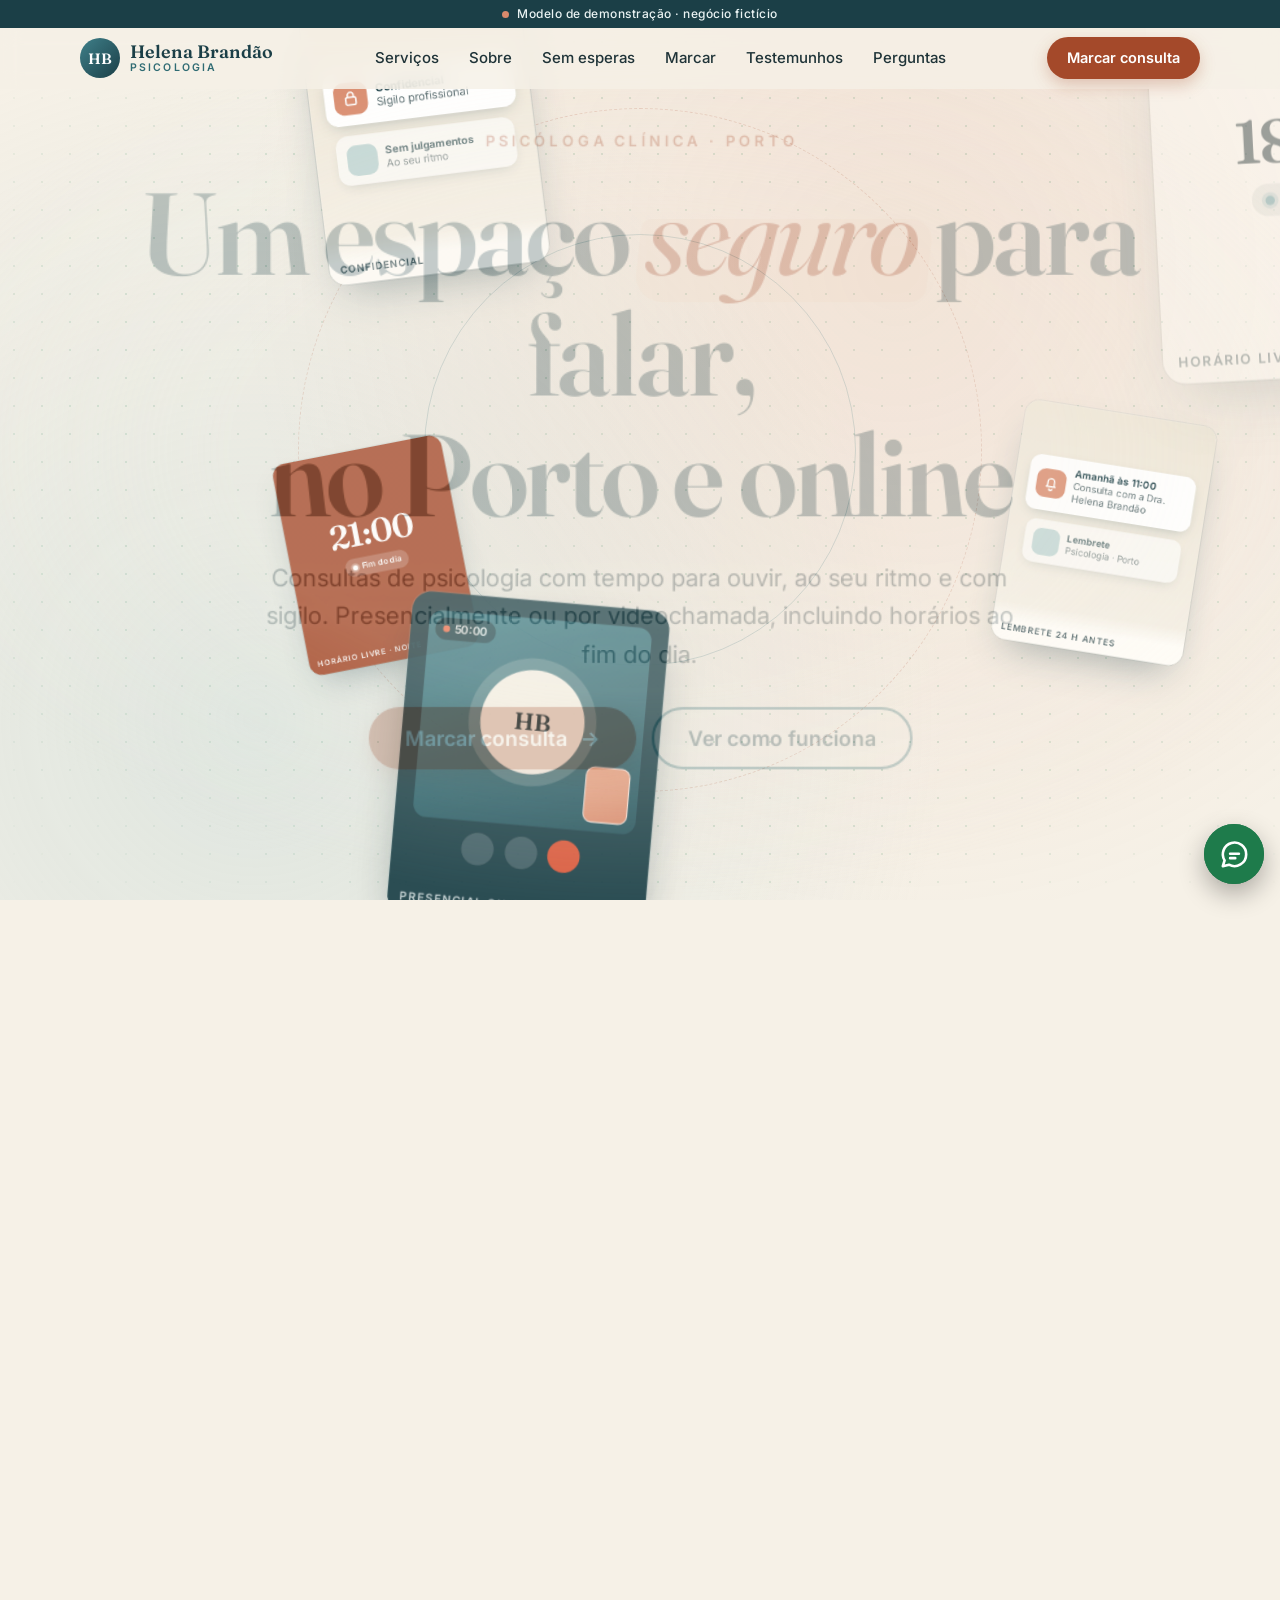
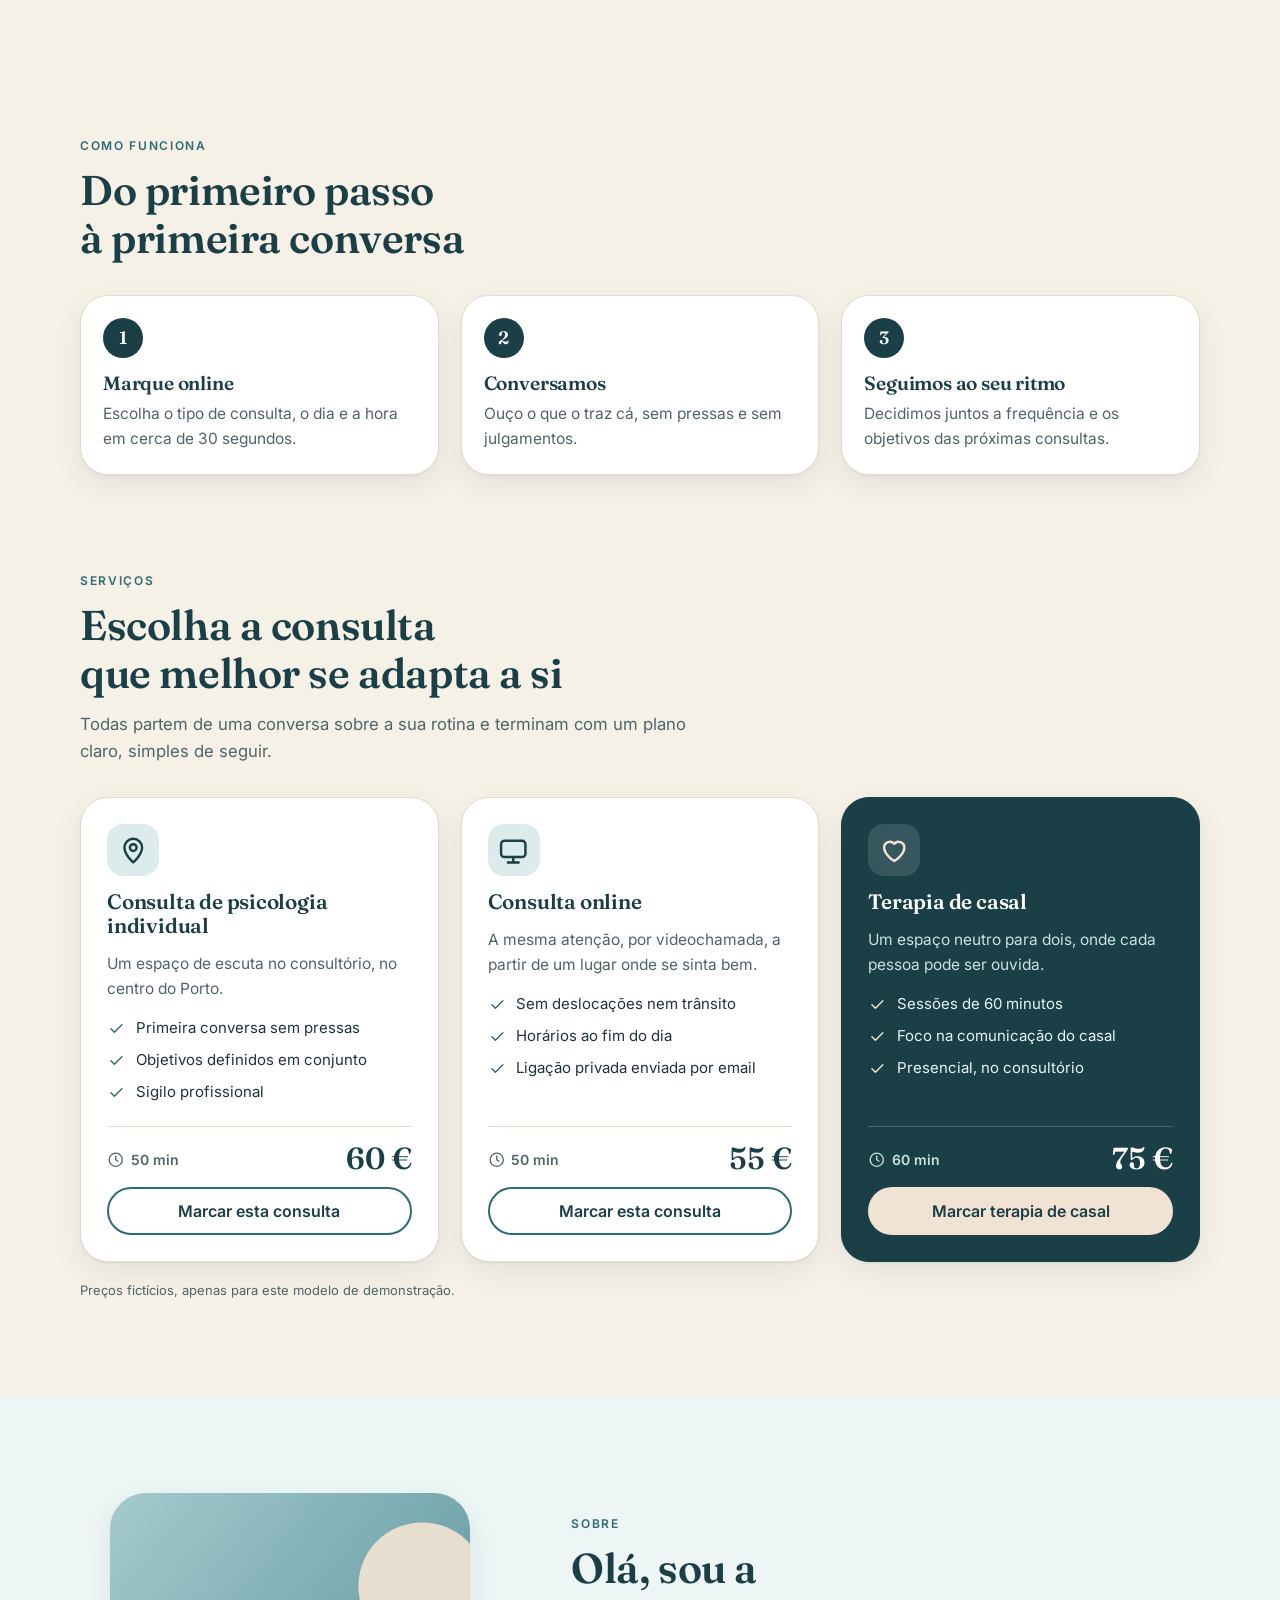
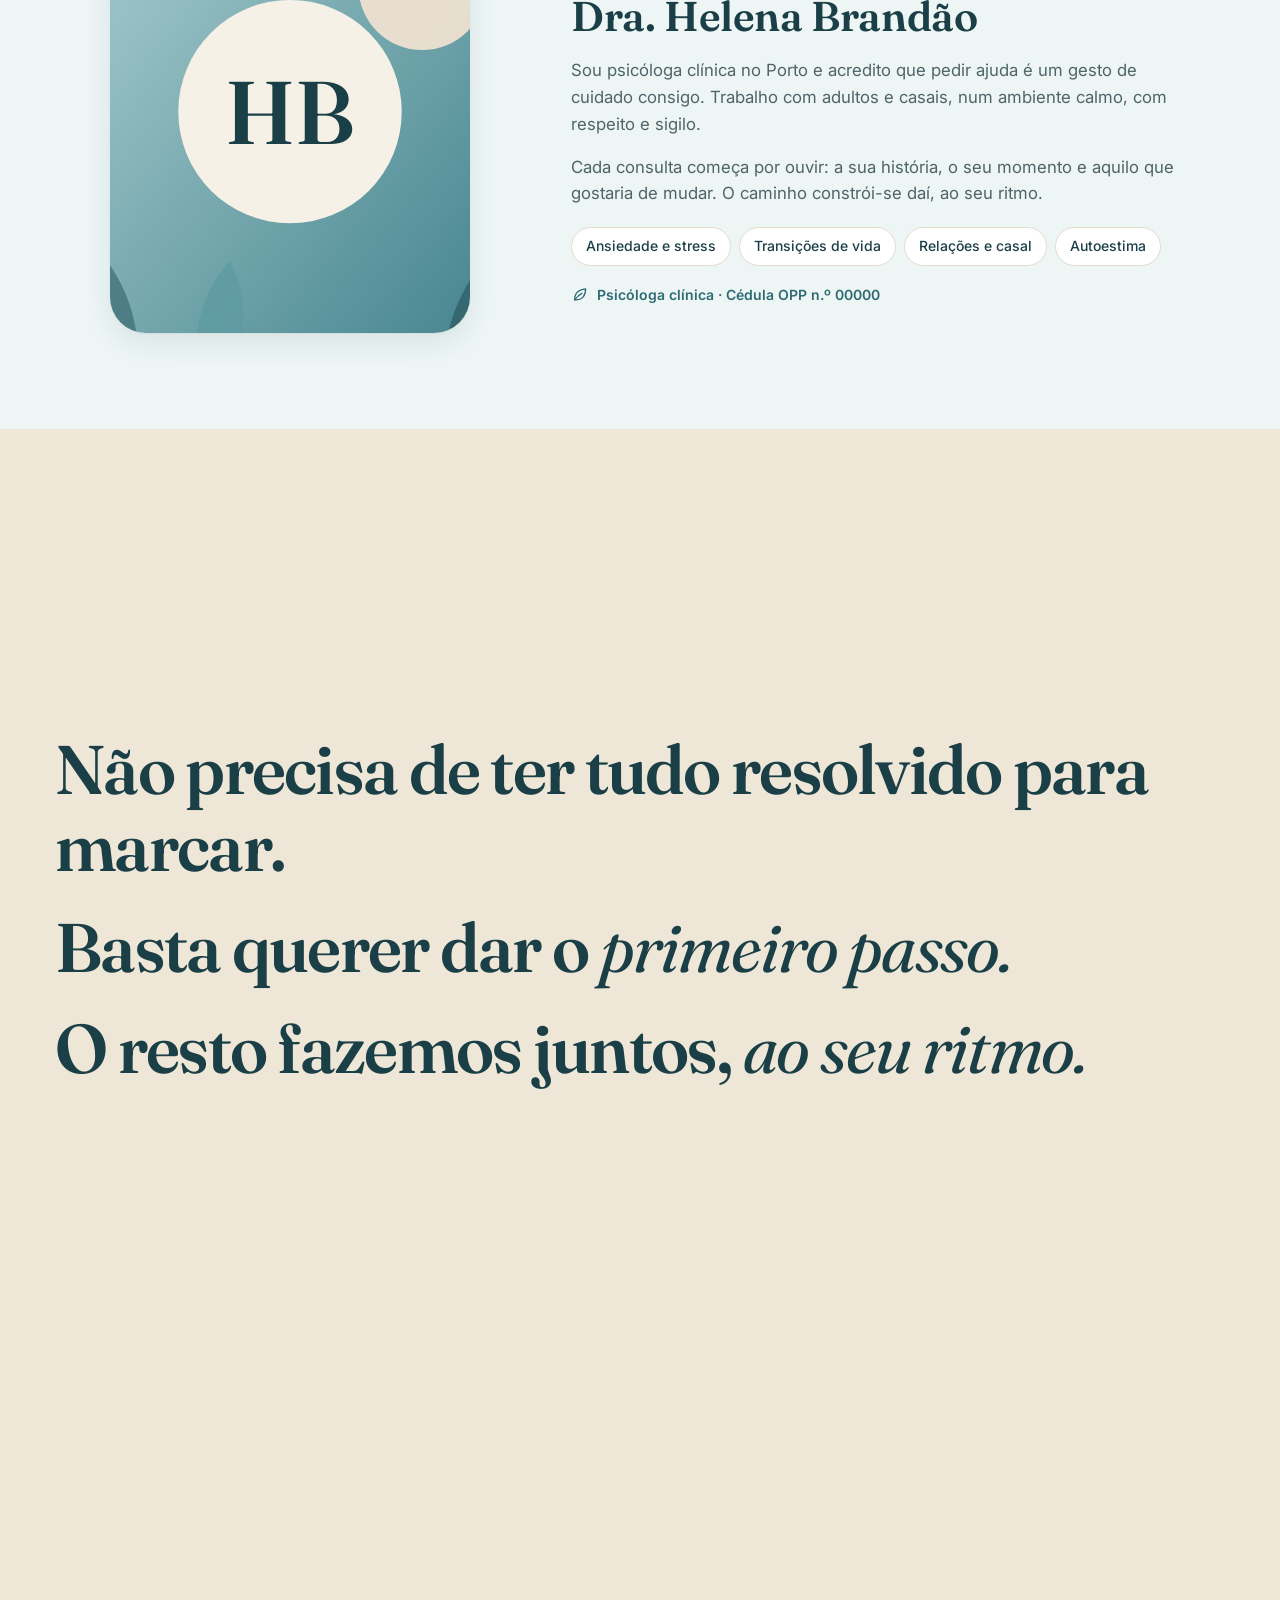
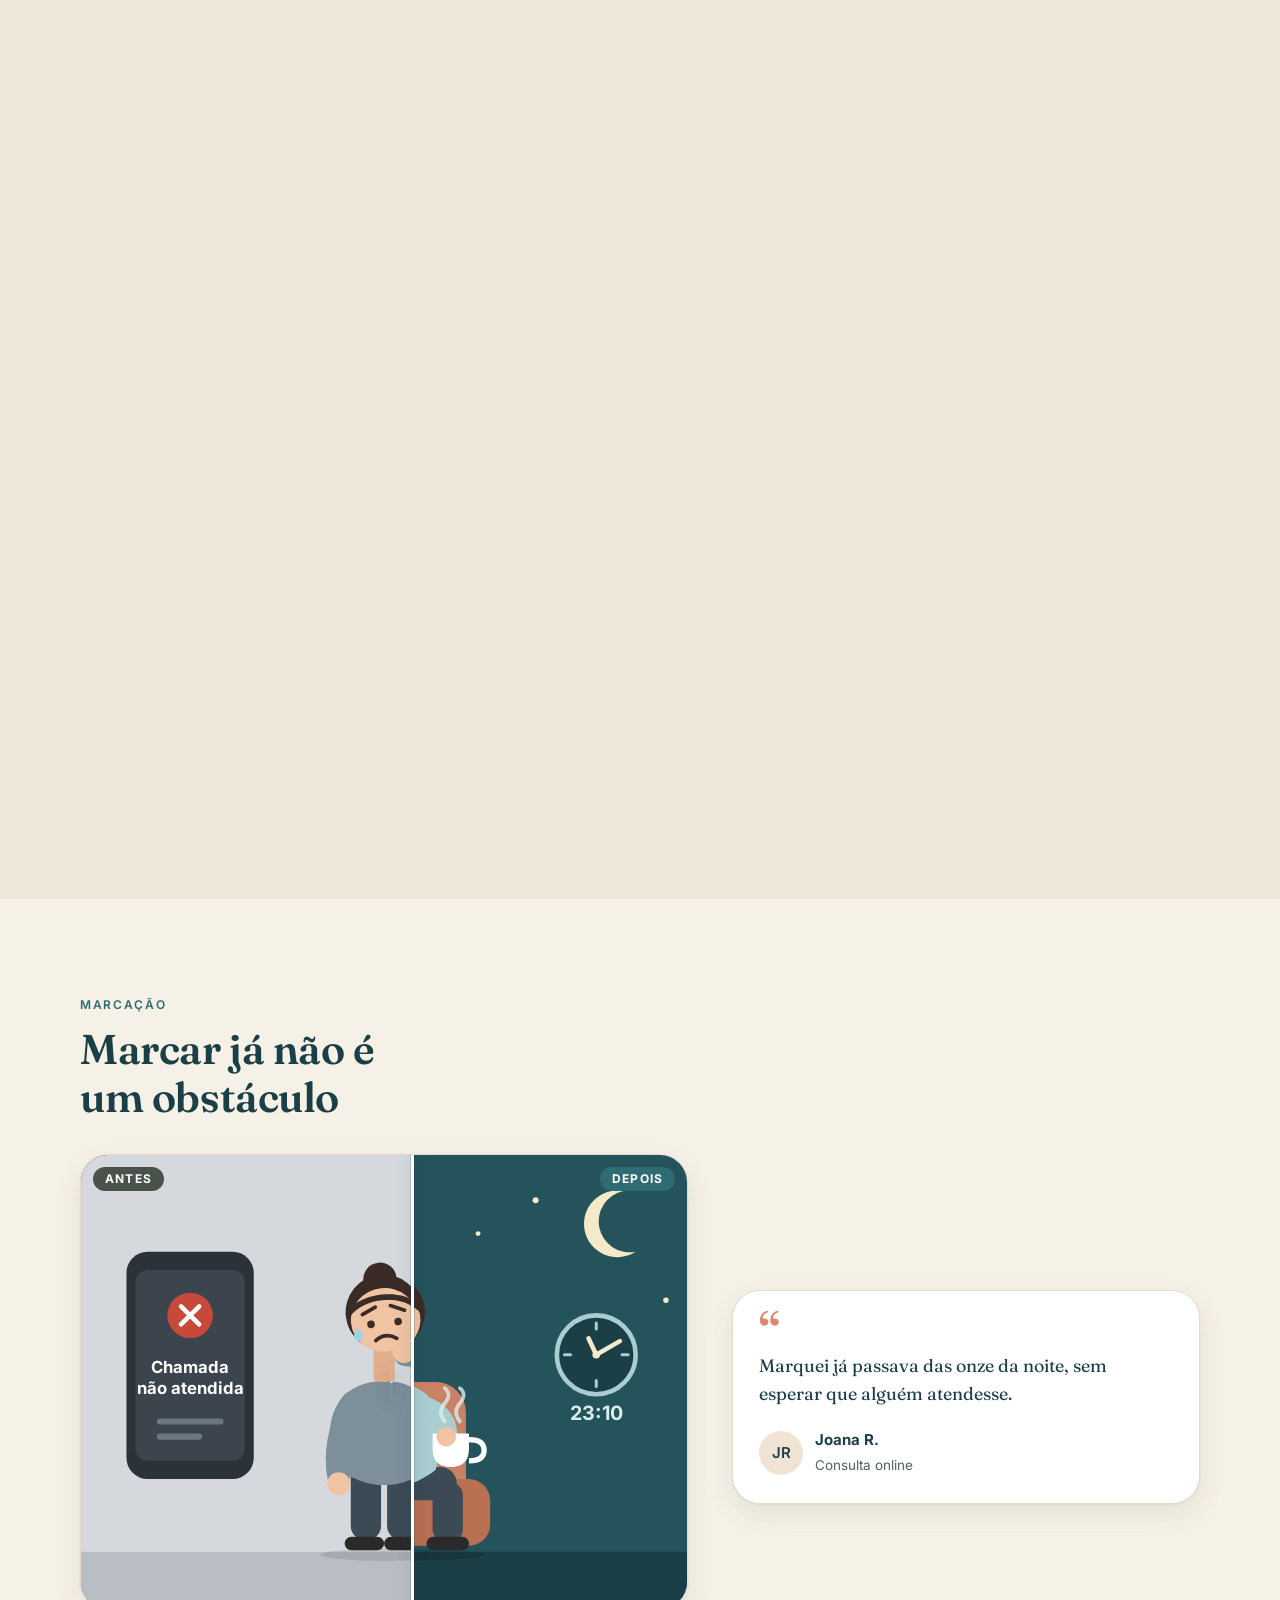
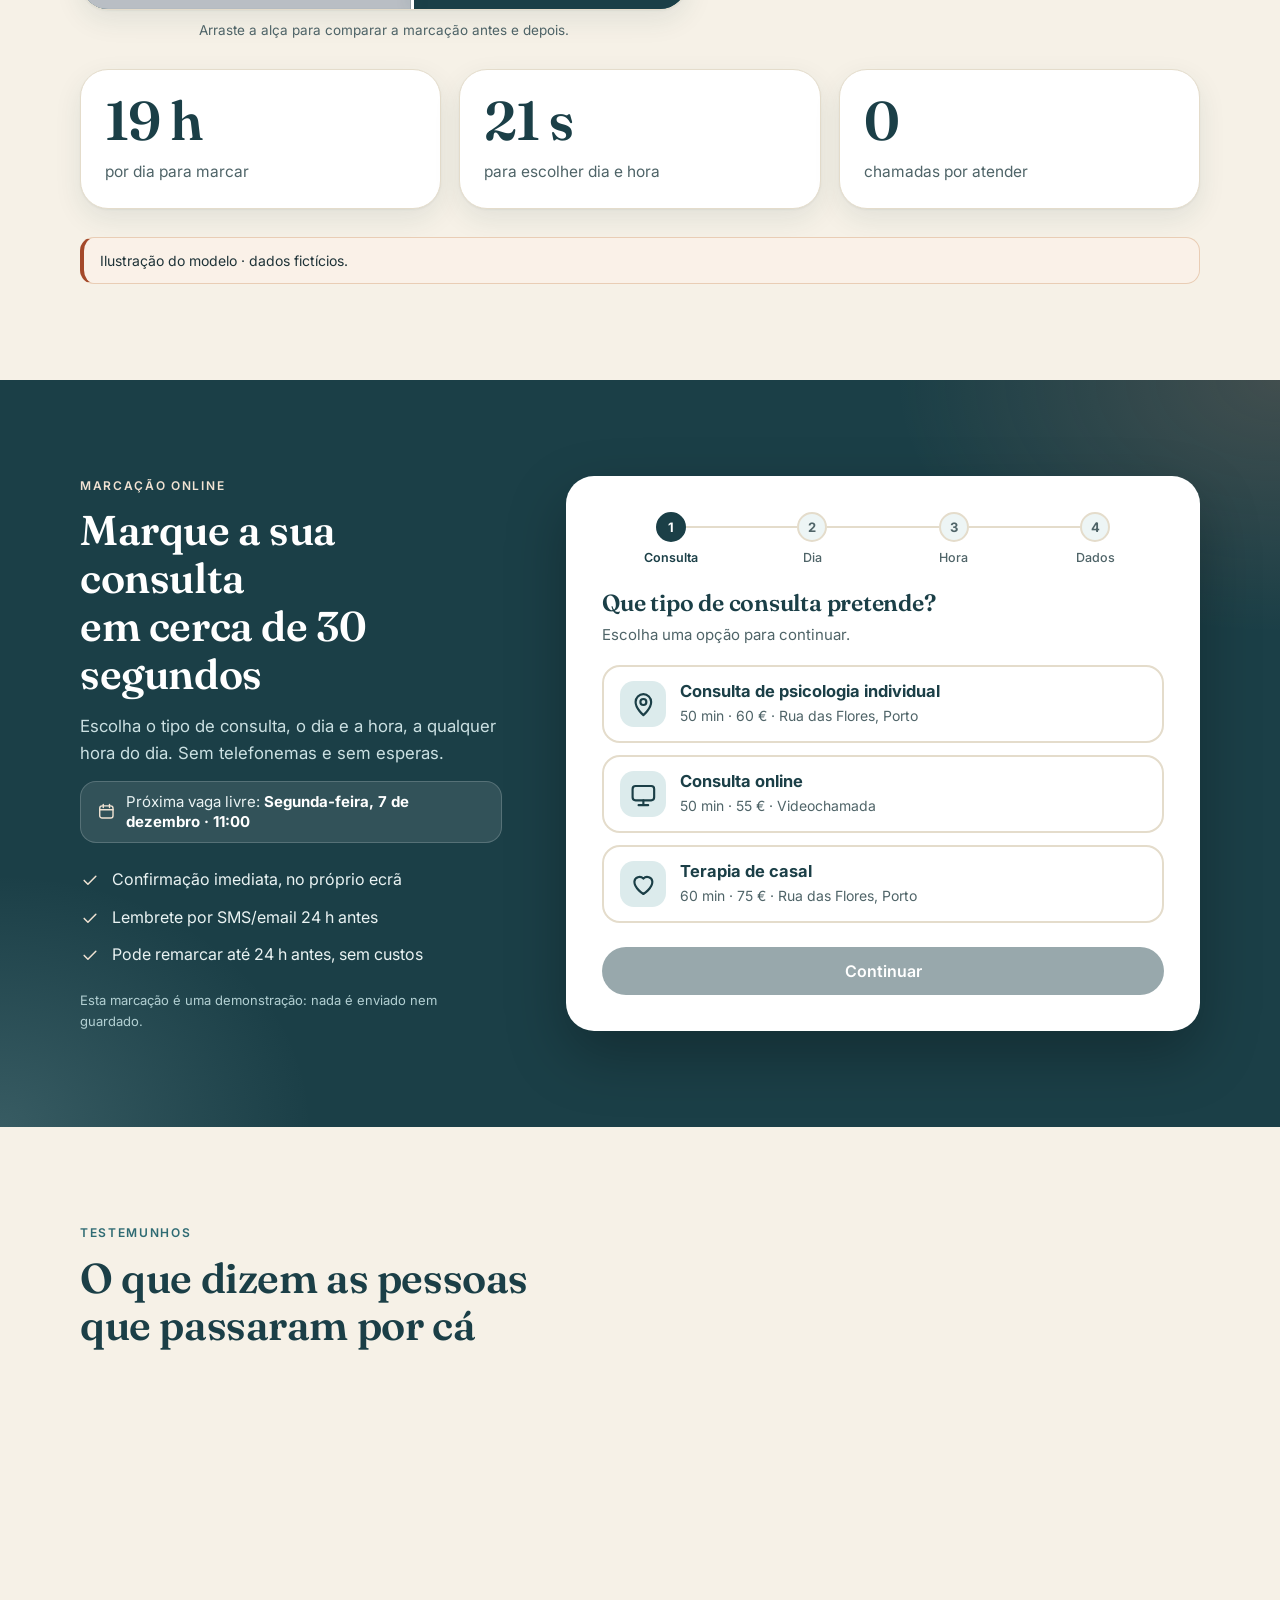
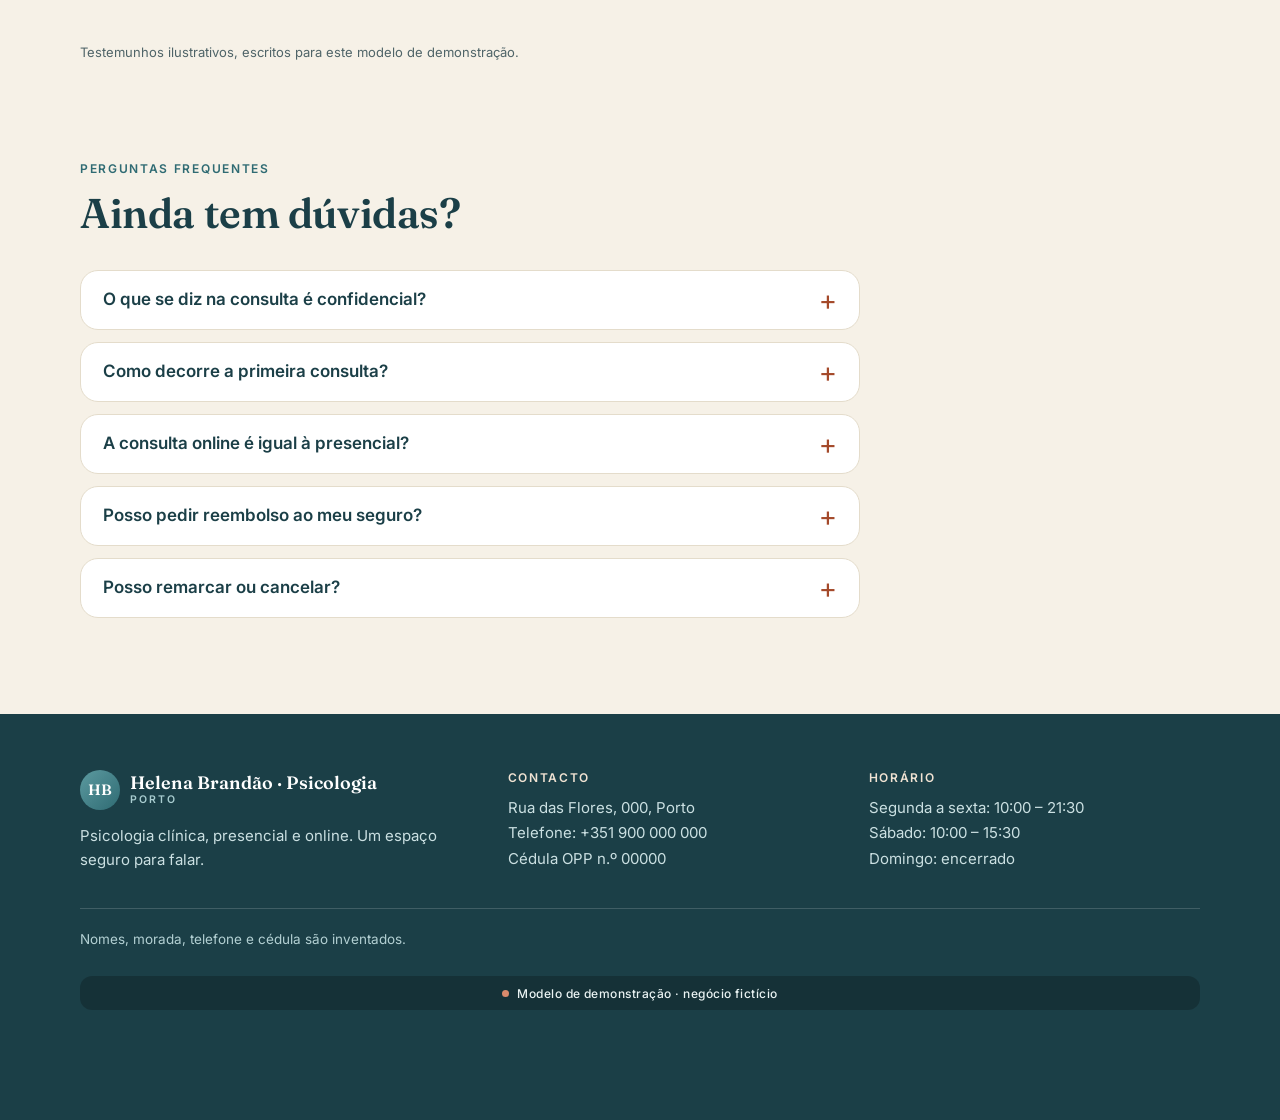
==== psicologo/index.html @ fe4028c3 "Modelos de demonstração (negócios fictícios) Co-Authored-By: Claude Opus 5.5 <noreply@anthropic.com>" ====
<!doctype html>
<html lang="pt-PT">
<head><meta name="robots" content="noindex">
<meta charset="utf-8">
<meta name="viewport" content="width=device-width, initial-scale=1, viewport-fit=cover">
<title>Helena Brandão · Psicologia | Psicóloga no Porto (modelo de demonstração)</title>
<meta name="description" content="Modelo de demonstração (versão com movimento): landing page com marcação online de consultas para um consultório de psicologia fictício no Porto.">
<meta name="robots" content="noindex">
<meta name="theme-color" content="#F6F1E7">
<link rel="icon" href="data:image/svg+xml,%3Csvg xmlns=%27http://www.w3.org/2000/svg%27 viewBox=%270 0 32 32%27%3E%3Ccircle cx=%2716%27 cy=%2716%27 r=%2716%27 fill=%27%231B3F47%27/%3E%3Cpath d=%27M9 23C9 14 14 9 24 8c0 10-5 15-14 15z%27 fill=%27%23D98A6C%27/%3E%3C/svg%3E">
<link rel="preconnect" href="https://fonts.googleapis.com">
<link rel="preconnect" href="https://fonts.gstatic.com" crossorigin>
<link href="https://fonts.googleapis.com/css2?family=Fraunces:ital,opsz,wght@0,9..144,400;0,9..144,600;1,9..144,400;1,9..144,600&family=Inter:wght@400;500;600;700&display=swap" rel="stylesheet">
<script>
/* Os estados "antes de aparecer" só valem com html.js-mov: sem JS, ou com
   "reduzir movimento" no sistema, tudo aparece parado e legível. */
if (!matchMedia('(prefers-reduced-motion: reduce)').matches) document.documentElement.classList.add('js-mov');
</script>
  <script defer src="./assets/index-CIcWcDjh.js"></script>
  <link rel="stylesheet" href="./assets/style-DEZB-QUz.css">
</head>
<body>

<svg width="0" height="0" style="position:absolute" aria-hidden="true" focusable="false">
  <symbol id="i-pin" viewBox="0 0 24 24"><path d="M12 21s-6.5-5.6-6.5-11a6.5 6.5 0 1 1 13 0C18.5 15.4 12 21 12 21z"/><circle cx="12" cy="10" r="2.5"/></symbol>
  <symbol id="i-video" viewBox="0 0 24 24"><rect x="3" y="5" width="18" height="12" rx="2.5"/><path d="M8 21h8M12 17v4"/></symbol>
  <symbol id="i-heart" viewBox="0 0 24 24"><path d="M12 20s-7.5-4.6-7.5-10.2A4.3 4.3 0 0 1 12 7.2a4.3 4.3 0 0 1 7.5 2.6C19.5 15.4 12 20 12 20z"/></symbol>
  <symbol id="i-clock" viewBox="0 0 24 24"><circle cx="12" cy="12" r="9"/><path d="M12 7v5l3 2"/></symbol>
  <symbol id="i-check" viewBox="0 0 24 24"><path d="M5 12.5l4.5 4.5L19 7.5"/></symbol>
  <symbol id="i-cal" viewBox="0 0 24 24"><rect x="3.5" y="5" width="17" height="15.5" rx="3"/><path d="M8 3v4M16 3v4M3.5 10h17"/></symbol>
  <symbol id="i-chat" viewBox="0 0 24 24"><path d="M20 12a8 8 0 0 1-11.8 7L4 20l1.2-4A8 8 0 1 1 20 12z"/><path d="M9 11.5h6M9 14.5h3.5"/></symbol>
  <symbol id="i-leaf" viewBox="0 0 24 24"><path d="M5 19C5 10 10 5 20 4c0 10-5 15-14 15"/><path d="M5 19c3-4 6-7 10-9"/></symbol>
</svg>

<a class="skip" href="#conteudo">Saltar para o conteúdo</a>

<div class="demo" role="note"><b aria-hidden="true"></b>Modelo de demonstração · negócio fictício</div>
<header class="hdr" id="cab">
  <div class="wrap">
    <a class="brand" href="#topo" aria-label="Helena Brandão · Psicologia, início">
      <div class="av" aria-hidden="true">HB</div>
      <span><span class="b1">Helena Brandão</span><span class="b2">Psicologia</span></span>
    </a>
    <nav aria-label="Principal">
      <ul class="nav-links">
        <li><a href="#servicos">Serviços</a></li>
        <li><a href="#sobre">Sobre</a></li>
        <li><a href="#resultados">Sem esperas</a></li>
        <li><a href="#marcar">Marcar</a></li>
        <li><a href="#testemunhos">Testemunhos</a></li>
        <li><a href="#faq">Perguntas</a></li>
      </ul>
    </nav>
    <a class="btn btn-primary btn-sm" href="#marcar">Marcar consulta</a>
  </div>
  <div class="prog" id="prog" aria-hidden="true"></div>
</header>

<main id="conteudo">

<!-- ABERTURA: o túnel (React) monta-se aqui -->
<div id="tunel-raiz"></div>
<noscript>
  <section class="sec ns-hero">
    <div class="wrap">
      <h1>Um espaço <em>seguro</em> para falar, no Porto e online</h1>
      <p class="lead">Consultas de psicologia com tempo para ouvir, ao seu ritmo e com sigilo.</p>
      <p style="margin-top:20px"><a class="btn btn-primary" href="#marcar">Marcar consulta</a></p>
    </div>
  </section>
</noscript>

<!-- COMO FUNCIONA -->
<section class="sec" id="como">
  <div class="wrap">
    <div class="sec-head">
      <p class="eyebrow" data-mov="sobe">Como funciona</p>
      <h2 data-mov="linhas">Do primeiro passo<br>à primeira conversa</h2>
    </div>
    <ol class="how" data-mov="cascata">
      <li><span class="n" aria-hidden="true">1</span><h3>Marque online</h3><p>Escolha o tipo de consulta, o dia e a hora em cerca de 30 segundos.</p></li>
      <li><span class="n" aria-hidden="true">2</span><h3>Conversamos</h3><p>Ouço o que o traz cá, sem pressas e sem julgamentos.</p></li>
      <li><span class="n" aria-hidden="true">3</span><h3>Seguimos ao seu ritmo</h3><p>Decidimos juntos a frequência e os objetivos das próximas consultas.</p></li>
    </ol>
  </div>
</section>

<!-- SERVIÇOS -->
<section class="sec sec-top0" id="servicos">
  <div class="wrap">
    <div class="sec-head">
      <p class="eyebrow" data-mov="sobe">Serviços</p>
      <h2 data-mov="linhas">Escolha a consulta<br>que melhor se adapta a si</h2>
      <p data-mov="sobe" style="--d:.15s">Todas partem de uma conversa sobre a sua rotina e terminam com um plano claro, simples de seguir.</p>
    </div>
    <div class="svc-grid" data-mov="cascata">
      <article class="svc">
        <div class="ico" aria-hidden="true"><svg class="ic"><use href="#i-pin"/></svg></div>
        <h3>Consulta de psicologia individual</h3>
        <p>Um espaço de escuta no consultório, no centro do Porto.</p>
        <ul>
          <li><svg class="ic" aria-hidden="true"><use href="#i-check"/></svg>Primeira conversa sem pressas</li>
          <li><svg class="ic" aria-hidden="true"><use href="#i-check"/></svg>Objetivos definidos em conjunto</li>
          <li><svg class="ic" aria-hidden="true"><use href="#i-check"/></svg>Sigilo profissional</li>
        </ul>
        <div class="svc-foot">
          <div class="meta"><span class="dur"><svg class="ic" aria-hidden="true"><use href="#i-clock"/></svg>50 min</span><span class="price">60 €</span></div>
          <a class="btn btn-ghost" href="#marcar" data-pick="individual">Marcar esta consulta</a>
        </div>
      </article>
      <article class="svc">
        <div class="ico" aria-hidden="true"><svg class="ic"><use href="#i-video"/></svg></div>
        <h3>Consulta online</h3>
        <p>A mesma atenção, por videochamada, a partir de um lugar onde se sinta bem.</p>
        <ul>
          <li><svg class="ic" aria-hidden="true"><use href="#i-check"/></svg>Sem deslocações nem trânsito</li>
          <li><svg class="ic" aria-hidden="true"><use href="#i-check"/></svg>Horários ao fim do dia</li>
          <li><svg class="ic" aria-hidden="true"><use href="#i-check"/></svg>Ligação privada enviada por email</li>
        </ul>
        <div class="svc-foot">
          <div class="meta"><span class="dur"><svg class="ic" aria-hidden="true"><use href="#i-clock"/></svg>50 min</span><span class="price">55 €</span></div>
          <a class="btn btn-ghost" href="#marcar" data-pick="online">Marcar esta consulta</a>
        </div>
      </article>
      <article class="svc hl">
        <div class="ico" aria-hidden="true"><svg class="ic"><use href="#i-heart"/></svg></div>
        <h3>Terapia de casal</h3>
        <p>Um espaço neutro para dois, onde cada pessoa pode ser ouvida.</p>
        <ul>
          <li><svg class="ic" aria-hidden="true"><use href="#i-check"/></svg>Sessões de 60 minutos</li>
          <li><svg class="ic" aria-hidden="true"><use href="#i-check"/></svg>Foco na comunicação do casal</li>
          <li><svg class="ic" aria-hidden="true"><use href="#i-check"/></svg>Presencial, no consultório</li>
        </ul>
        <div class="svc-foot">
          <div class="meta"><span class="dur"><svg class="ic" aria-hidden="true"><use href="#i-clock"/></svg>60 min</span><span class="price">75 €</span></div>
          <a class="btn btn-peach" href="#marcar" data-pick="casal">Marcar terapia de casal</a>
        </div>
      </article>
      </div>
    <p class="note">Preços fictícios, apenas para este modelo de demonstração.</p>
  </div>
</section>

<!-- SOBRE -->
<section class="sec about" id="sobre">
  <div class="wrap about-grid">
    <div class="portrait">
      <svg viewBox="0 0 360 440" role="img" aria-label="Avatar com as iniciais HB" data-mov="par">
        <defs><linearGradient id="gP" x1="0" y1="0" x2="1" y2="1"><stop offset="0" stop-color="#A9CDD0"/><stop offset="1" stop-color="#3F808A"/></linearGradient></defs>
        <rect width="360" height="440" fill="url(#gP)"/>
        <circle cx="296" cy="86" r="56" fill="#F1E3D3" opacity=".92"/>
        <path d="M0 0C-34-46-34-112 0-160 34-112 34-46 0 0z" fill="#25535C" opacity=".5" transform="translate(40 450) rotate(-18)"/>
        <path d="M0 0C-34-46-34-112 0-160 34-112 34-46 0 0z" fill="#1B3F47" opacity=".45" transform="translate(320 450) rotate(22)"/>
        <path d="M0 0C-26-36-26-88 0-124 26-88 26-36 0 0z" fill="#5C9AA0" opacity=".7" transform="translate(110 450) rotate(8)"/>
        <circle cx="180" cy="196" r="98" fill="#F6F1E7"/>
        <text x="180" y="224" text-anchor="middle" font-family="Fraunces,Georgia,serif" font-size="78" font-weight="600" fill="#1B3F47">HB</text>
      </svg>
    </div>
    <div>
      <p class="eyebrow" data-mov="sobe">Sobre</p>
      <h2 data-mov="linhas">Olá, sou a<br>Dra. Helena Brandão</h2>
      <p class="t" data-mov="sobe" style="--d:.1s">Sou psicóloga clínica no Porto e acredito que pedir ajuda é um gesto de cuidado consigo. Trabalho com adultos e casais, num ambiente calmo, com respeito e sigilo.</p>
      <p class="t" data-mov="sobe" style="--d:.2s">Cada consulta começa por ouvir: a sua história, o seu momento e aquilo que gostaria de mudar. O caminho constrói-se daí, ao seu ritmo.</p>
      <ul class="chips" aria-label="Áreas de atuação" data-mov="cascata">
        <li>Ansiedade e stress</li>
        <li>Transições de vida</li>
        <li>Relações e casal</li>
        <li>Autoestima</li>
      </ul>
      <p class="cred" data-mov="sobe" style="--d:.2s"><svg class="ic" aria-hidden="true"><use href="#i-leaf"/></svg>Psicóloga clínica · Cédula OPP n.º 00000</p>
    </div>
  </div>
</section>

<!-- MANIFESTO: acende palavra a palavra com o scroll -->
<section class="manifesto" id="manifesto" aria-label="Manifesto">
  <div class="manifesto-palco">
    <p class="manifesto-txt" id="manifesto-txt"><span class="frase">Não precisa de ter tudo resolvido para marcar.</span> <span class="frase">Basta querer dar o <em class="mm">primeiro passo.</em></span> <span class="frase">O resto fazemos juntos, <em class="mm v">ao seu ritmo.</em></span></p>
  </div>
</section>

<!-- RESULTADOS -> marcar já não é um obstáculo: antes/depois da EXPERIÊNCIA de marcar (ilustrações, sem pessoas reais) -->
<section class="sec res" id="resultados">
  <div class="wrap">
    <div class="sec-head">
      <p class="eyebrow" data-mov="sobe">Marcação</p>
      <h2 data-mov="linhas">Marcar já não é<br>um obstáculo</h2>
    </div>
    <div class="res-grid">
      <figure class="res-cmp" data-mov="sobe">
        <div class="cmp-box" id="cmp">
          <!-- ANTES: fica por cima e é cortada pela alça (clip-path) -->
          <div class="cmp-cam cmp-antes">
            <svg viewBox="0 0 400 300" preserveAspectRatio="xMidYMid slice" role="img" aria-label="Antes: às 21:30, um telemóvel mostra Chamada não atendida, o consultório tem a placa Fechado, um email está a aguardar resposta e a pessoa hesita, de mão no queixo.">
              <rect width="400" height="300" fill="#D5D9DE"/>
              <rect y="262" width="400" height="38" fill="#B9BEC4"/>
              <rect x="30" y="64" width="84" height="150" rx="14" fill="#2B3238"/>
              <rect x="36" y="76" width="72" height="126" rx="8" fill="#3C454D"/>
              <circle cx="72" cy="106" r="15" fill="#C8483A"/>
              <path d="M66 100l12 12M78 100l-12 12" stroke="#fff" stroke-width="3" stroke-linecap="round"/>
              <text x="72" y="144" text-anchor="middle" font-size="11" font-weight="700" fill="#fff">Chamada</text>
              <text x="72" y="158" text-anchor="middle" font-size="11" font-weight="700" fill="#fff">não atendida</text>
              <path d="M52 176h40M52 186h26" stroke="#6B7780" stroke-width="4" stroke-linecap="round"/>
              <circle cx="340" cy="56" r="26" fill="#F2F4F5" stroke="#5A625C" stroke-width="3"/>
              <path d="M340 35v4M340 73v4M319 56h4M357 56h4" stroke="#5A625C" stroke-width="2" stroke-linecap="round"/>
              <path d="M340 56l-12.6-3.4M340 56v18" stroke="#3A423C" stroke-width="3" stroke-linecap="round"/>
              <circle cx="340" cy="56" r="2.5" fill="#3A423C"/>
              <text x="340" y="99" text-anchor="middle" font-size="13" font-weight="700" fill="#3A423C">21:30</text>
              <path d="M326 126l10 8M358 126l-10 8" stroke="#8A8F94" stroke-width="2"/>
              <rect x="304" y="132" width="76" height="34" rx="7" fill="#fff" stroke="#A63A2D" stroke-width="2.5"/>
              <text x="342" y="155" text-anchor="middle" font-size="15" font-weight="700" fill="#A63A2D">Fechado</text>
              <rect x="294" y="186" width="88" height="56" rx="6" fill="#fff" stroke="#8A939B" stroke-width="2"/>
              <path d="M294 192l44 28 44-28" fill="none" stroke="#8A939B" stroke-width="2" stroke-linejoin="round"/>
              <text x="338" y="262" text-anchor="middle" font-size="10.5" font-weight="600" fill="#3A423C">A aguardar resposta…</text>
              <ellipse cx="200" cy="264" rx="42" ry="4" fill="#000" opacity=".1"/>
              <rect x="178" y="200" width="20" height="54" rx="9" fill="#3B4A55"/><rect x="202" y="200" width="20" height="54" rx="9" fill="#3B4A55"/>
              <rect x="174" y="252" width="26" height="9" rx="4.5" fill="#2A2A2A"/><rect x="200" y="252" width="26" height="9" rx="4.5" fill="#2A2A2A"/>
              <rect x="193" y="122" width="14" height="30" rx="5" fill="#E3AE8A"/>
              <path d="M168 206Q158 176 174 158Q188 148 200 150Q212 148 226 158Q242 176 232 206Q216 218 200 218Q184 218 168 206Z" fill="#7C8F9A"/>
              <path d="M178 166Q166 190 170 212" fill="none" stroke="#7C8F9A" stroke-width="15" stroke-linecap="round"/>
              <circle cx="170" cy="217" r="7.5" fill="#F0C3A3"/>
              <g transform="rotate(-6 200 108)">
                <circle cx="200" cy="82" r="11" fill="#3B2B26"/>
                <circle cx="200" cy="104" r="25" fill="#3B2B26"/>
                <ellipse cx="200" cy="109" rx="22" ry="21" fill="#F0C3A3"/>
                <path d="M177 105C177 88 223 88 223 105C216 98 208 96 200 96C192 96 184 98 177 105Z" fill="#3B2B26"/>
                <path d="M186 104L195 100M214 104L205 100" stroke="#3B2B26" stroke-width="2.4" stroke-linecap="round"/>
                <circle cx="191" cy="111" r="2.5" fill="#3B2B26"/><circle cx="209" cy="111" r="2.5" fill="#3B2B26"/>
                <path d="M193 122Q200 117 207 122" fill="none" stroke="#3B2B26" stroke-width="2.4" stroke-linecap="round"/>
                <path d="M182 112q-3 4-3 6a3 3 0 0 0 6 0q0-2-3-6z" fill="#9FD2E4"/>
              </g>
              <path d="M222 166Q246 170 234 142Q228 132 214 132" fill="none" stroke="#7C8F9A" stroke-width="15" stroke-linecap="round"/>
              <circle cx="213" cy="130" r="7.5" fill="#F0C3A3"/>
              <text x="246" y="104" font-size="24" font-weight="700" fill="#6B7C80">?</text>
            </svg>
            <span class="cmp-tag">Antes</span>
          </div>
          <!-- DEPOIS: por baixo, aparece à medida que a alça recua -->
          <div class="cmp-cam cmp-depois">
            <svg viewBox="0 0 400 300" preserveAspectRatio="xMidYMid slice" role="img" aria-label="Depois: às 23:10, de noite, o telemóvel mostra Marcação confirmada, quinta às 18:30, e a pessoa está sentada, tranquila, com uma chávena na mão.">
              <rect width="400" height="300" fill="#25535C"/>
              <rect y="262" width="400" height="38" fill="#1B3F47"/>
              <path d="M358 24a22 22 0 1 0 8 40a17 17 0 0 1-8-40z" fill="#F4E9C8"/>
              <g fill="#F4E9C8"><circle cx="300" cy="30" r="2"/><circle cx="262" cy="52" r="1.6"/><circle cx="386" cy="96" r="1.8"/><circle cx="150" cy="30" r="1.6"/><circle cx="212" cy="46" r="2"/></g>
              <rect x="30" y="64" width="84" height="150" rx="14" fill="#12303A"/>
              <rect x="36" y="76" width="72" height="126" rx="8" fill="#EAF3F3"/>
              <circle cx="72" cy="106" r="15" fill="#2F6B73"/>
              <path d="M64 106l6 6 11-12" fill="none" stroke="#fff" stroke-width="3.2" stroke-linecap="round" stroke-linejoin="round"/>
              <text x="72" y="140" text-anchor="middle" font-size="10.5" font-weight="700" fill="#1B3F47">Marcação</text>
              <text x="72" y="153" text-anchor="middle" font-size="10.5" font-weight="700" fill="#1B3F47">confirmada</text>
              <rect x="44" y="164" width="56" height="26" rx="8" fill="#A4492A"/>
              <text x="72" y="181" text-anchor="middle" font-size="11" font-weight="700" fill="#fff">Qui 18:30</text>
              <circle cx="340" cy="132" r="26" fill="#1B3F47" stroke="#A9CDD0" stroke-width="3"/>
              <path d="M340 111v4M340 149v4M319 132h4M357 132h4" stroke="#A9CDD0" stroke-width="2" stroke-linecap="round"/>
              <path d="M340 132l-5.1-10.9M340 132l15.6-9" stroke="#F4E9C8" stroke-width="3" stroke-linecap="round"/>
              <circle cx="340" cy="132" r="2.5" fill="#F4E9C8"/>
              <text x="340" y="175" text-anchor="middle" font-size="13" font-weight="700" fill="#DCEBEC">23:10</text>
              <rect x="150" y="150" width="104" height="104" rx="20" fill="#C98266"/>
              <rect x="138" y="214" width="132" height="44" rx="14" fill="#B86F52"/>
              <ellipse cx="204" cy="264" rx="62" ry="4" fill="#000" opacity=".15"/>
              <rect x="176" y="206" width="72" height="22" rx="11" fill="#3B4A55"/>
              <rect x="232" y="216" width="20" height="40" rx="9" fill="#3B4A55"/>
              <rect x="228" y="252" width="28" height="9" rx="4.5" fill="#2A2A2A"/>
              <rect x="193" y="122" width="14" height="30" rx="5" fill="#E3AE8A"/>
              <path d="M170 208Q160 176 176 158Q190 148 202 150Q214 148 228 158Q244 176 234 208Q218 220 202 220Q186 220 170 208Z" fill="#A9CDD0"/>
              <path d="M180 166Q170 192 192 210" fill="none" stroke="#A9CDD0" stroke-width="15" stroke-linecap="round"/>
              <circle cx="194" cy="211" r="7.5" fill="#F0C3A3"/>
              <circle cx="202" cy="104" r="25" fill="#3B2B26"/>
              <circle cx="202" cy="82" r="11" fill="#3B2B26"/>
              <ellipse cx="202" cy="109" rx="22" ry="21" fill="#F0C3A3"/>
              <path d="M179 105C179 88 225 88 225 105C218 98 210 96 202 96C194 96 186 98 179 105Z" fill="#3B2B26"/>
              <path d="M189 111q4 4 8 0M207 111q4 4 8 0" fill="none" stroke="#3B2B26" stroke-width="2.4" stroke-linecap="round"/>
              <path d="M194 120Q202 128 210 120" fill="none" stroke="#3B2B26" stroke-width="2.4" stroke-linecap="round"/>
              <g fill="#D98A6C" opacity=".35"><circle cx="188" cy="119" r="4"/><circle cx="216" cy="119" r="4"/></g>
              <path d="M224 166Q244 172 240 190" fill="none" stroke="#A9CDD0" stroke-width="15" stroke-linecap="round"/>
              <path d="M232 184h24v10q0 12-12 12t-12-12z" fill="#fff"/>
              <path d="M256 188q10 0 10 7t-10 7" fill="none" stroke="#fff" stroke-width="3.5"/>
              <circle cx="241" cy="186" r="6.5" fill="#F0C3A3"/>
              <path d="M240 176q-5-6 0-12t0-10M250 176q-5-6 0-12t0-10" fill="none" stroke="#DCEBEC" stroke-width="2.4" stroke-linecap="round" opacity=".8"/>
            </svg>
            <span class="cmp-tag">Depois</span>
          </div>
          <input class="cmp-range" type="range" min="0" max="100" step="1" value="50" autocomplete="off" aria-label="Comparar marcar antes e depois">
          <span class="cmp-alca" aria-hidden="true"><svg viewBox="0 0 44 44"><circle cx="22" cy="22" r="20"/><path d="M18 15l-7 7 7 7M26 15l7 7-7 7"/></svg></span>
        </div>
        <figcaption>Arraste a alça para comparar a marcação antes e depois.</figcaption>
      </figure>

      <ul class="res-met" data-mov="cascata" aria-label="Números da marcação">
        <li><span class="met-n" aria-hidden="true"><span data-conta="24" data-suf=" h">24 h</span></span><span class="sr">24 horas </span><span class="met-t">por dia para marcar</span></li>
        <li><span class="met-n" aria-hidden="true"><span data-conta="30" data-suf=" s">30 s</span></span><span class="sr">30 segundos </span><span class="met-t">para escolher dia e hora</span></li>
        <li><span class="met-n" aria-hidden="true"><span data-conta="0">0</span></span><span class="sr">Zero </span><span class="met-t">chamadas por atender</span></li>
      </ul>

      <figure class="tcard res-quote" data-mov="sobe">
        <blockquote>Marquei já passava das onze da noite, sem esperar que alguém atendesse.</blockquote>
        <figcaption class="who"><span class="i c2" aria-hidden="true">JR</span><div><strong>Joana R.</strong><span>Consulta online</span></div></figcaption>
      </figure>

      <p class="res-nota" role="note">Ilustração do modelo · dados fictícios.</p>
    </div>
  </div>
</section>

<!-- MARCAÇÃO -->
<section class="sec book dark" id="marcar">
  <div class="wrap book-grid">
    <div class="book-intro">
      <p class="eyebrow" data-mov="sobe">Marcação online</p>
      <h2 data-mov="linhas">Marque a sua consulta<br>em cerca de 30 segundos</h2>
      <p data-mov="sobe" style="--d:.15s">Escolha o tipo de consulta, o dia e a hora, a qualquer hora do dia. Sem telefonemas e sem esperas.</p>
      <p class="proxima" data-mov="sobe" style="--d:.25s"><svg class="ic" aria-hidden="true"><use href="#i-cal"/></svg><span>Próxima vaga livre: <b id="proxima">a calcular…</b></span></p>
    </div>

    <div class="card" id="book-card" data-mov="sobe">
      <noscript><p>A marcação online precisa de JavaScript ativo no navegador.</p></noscript>
      <ol class="steps" aria-label="Passos da marcação">
        <li><span class="dot">1</span>Consulta</li>
        <li><span class="dot">2</span>Dia</li>
        <li><span class="dot">3</span>Hora</li>
        <li><span class="dot">4</span>Dados</li>
      </ol>
      <p class="sum" id="sum" hidden></p>

      <!-- Passo 1 -->
      <section class="step" data-step="1" aria-labelledby="h1s">
        <h3 id="h1s" tabindex="-1">Que tipo de consulta pretende?</h3>
        <p class="hint">Escolha uma opção para continuar.</p>
        <div class="opts">
          <button type="button" class="opt" data-type="individual" aria-pressed="false" style="--i:0">
            <span class="ico" aria-hidden="true"><svg class="ic"><use href="#i-pin"/></svg></span>
            <span><strong>Consulta de psicologia individual</strong><small>50 min · 60 € · Rua das Flores, Porto</small></span>
          </button>
          <button type="button" class="opt" data-type="online" aria-pressed="false" style="--i:1">
            <span class="ico" aria-hidden="true"><svg class="ic"><use href="#i-video"/></svg></span>
            <span><strong>Consulta online</strong><small>50 min · 55 € · Videochamada</small></span>
          </button>
          <button type="button" class="opt" data-type="casal" aria-pressed="false" style="--i:2">
            <span class="ico" aria-hidden="true"><svg class="ic"><use href="#i-heart"/></svg></span>
            <span><strong>Terapia de casal</strong><small>60 min · 75 € · Rua das Flores, Porto</small></span>
          </button>
        </div>
        <div class="nav"><button type="button" class="btn btn-green" id="n1" data-next disabled>Continuar</button></div>
      </section>

      <!-- Passo 2 -->
      <section class="step" data-step="2" aria-labelledby="h2s" hidden>
        <h3 id="h2s" tabindex="-1">Escolha o dia</h3>
        <p class="hint">Próximas duas semanas, de segunda a sábado.</p>
        <div class="cal" id="cal" role="group" aria-label="Dias disponíveis"></div>
        <p class="legend"><i aria-hidden="true"></i>Dia sem vagas</p>
        <div class="nav">
          <button type="button" class="btn btn-ghost" data-back>Voltar</button>
          <button type="button" class="btn btn-green" id="n2" data-next disabled>Continuar</button>
        </div>
      </section>

      <!-- Passo 3 -->
      <section class="step" data-step="3" aria-labelledby="h3s" hidden>
        <h3 id="h3s" tabindex="-1">Escolha a hora</h3>
        <p class="hint" id="hint3"></p>
        <div id="slots"></div>
        <div class="nav">
          <button type="button" class="btn btn-ghost" data-back>Voltar</button>
          <button type="button" class="btn btn-green" id="n3" data-next disabled>Continuar</button>
        </div>
      </section>

      <!-- Passo 4 -->
      <section class="step" data-step="4" aria-labelledby="h4s" hidden>
        <h3 id="h4s" tabindex="-1">Os seus dados</h3>
        <p class="hint">Só precisamos do essencial para confirmar a marcação. Não pedimos nenhuma informação clínica.</p>
        <form id="book-form" novalidate>
          <div class="field">
            <label for="f-nome">Nome completo</label>
            <input type="text" id="f-nome" name="nome" autocomplete="name" required aria-describedby="e-nome">
            <p class="err" id="e-nome" role="alert" hidden></p>
          </div>
          <div class="field">
            <label for="f-tel">Telemóvel</label>
            <input type="tel" id="f-tel" name="tel" autocomplete="tel" inputmode="tel" placeholder="9XX XXX XXX" required aria-describedby="e-tel">
            <p class="err" id="e-tel" role="alert" hidden></p>
          </div>
          <div class="field">
            <label for="f-email">Email</label>
            <input type="email" id="f-email" name="email" autocomplete="email" placeholder="nome@exemplo.pt" required aria-describedby="e-email">
            <p class="err" id="e-email" role="alert" hidden></p>
          </div>
          <div class="field">
            <label class="consent" for="f-rgpd">
              <input type="checkbox" id="f-rgpd" name="rgpd" required aria-describedby="e-rgpd">
              <span>Aceito o tratamento dos meus dados pessoais para efeitos de marcação e contacto, de acordo com a Política de Privacidade (RGPD).</span>
            </label>
            <p class="err" id="e-rgpd" role="alert" hidden></p>
          </div>
          <p class="fine-card">Demonstração: os dados ficam apenas neste ecrã e não são enviados a lado nenhum.</p>
          <div class="nav">
            <button type="button" class="btn btn-ghost" data-back>Voltar</button>
            <button type="submit" class="btn btn-primary">Confirmar marcação</button>
          </div>
        </form>
      </section>

      <!-- Confirmação -->
      <section class="step done" data-step="5" aria-labelledby="h5s" hidden>
        <div class="ok" aria-hidden="true">
          <svg viewBox="0 0 80 80">
            <circle class="ok-ring" cx="40" cy="40" r="35" pathLength="1" transform="rotate(-90 40 40)"/>
            <path class="ok-tick" d="M24 41.5l11 11 21-24" pathLength="1"/>
          </svg>
          <span class="burst" id="burst"></span>
        </div>
        <h3 id="h5s" tabindex="-1">Marcação confirmada!</h3>
        <p class="rem">Receberá um lembrete por SMS/email 24 h antes.</p>
        <dl class="dl" id="done-dl"></dl>
        <div class="acts">
          <button type="button" class="btn btn-primary" id="ics"><svg class="ic" aria-hidden="true"><use href="#i-cal"/></svg>Adicionar ao calendário</button>
          <button type="button" class="btn btn-ghost" id="again">Nova marcação</button>
        </div>
        <p class="fine-card">Demonstração: nada foi enviado nem guardado.</p>
      </section>
    </div>

    <div class="book-bullets">
      <ul data-mov="lista">
        <li><svg class="ic" aria-hidden="true"><use href="#i-check"/></svg>Confirmação imediata, no próprio ecrã</li>
        <li><svg class="ic" aria-hidden="true"><use href="#i-check"/></svg>Lembrete por SMS/email 24 h antes</li>
        <li><svg class="ic" aria-hidden="true"><use href="#i-check"/></svg>Pode remarcar até 24 h antes, sem custos</li>
      </ul>
      <p class="fine">Esta marcação é uma demonstração: nada é enviado nem guardado.</p>
    </div>
  </div>
</section>

<!-- TESTEMUNHOS -->
<section class="sec" id="testemunhos">
  <div class="wrap">
    <div class="sec-head">
      <p class="eyebrow" data-mov="sobe">Testemunhos</p>
      <h2 data-mov="linhas">O que dizem as pessoas<br>que passaram por cá</h2>
    </div>
    <div class="tgrid">
      <figure class="tcard" data-mov="cartao">
        <blockquote>Senti-me ouvida desde o primeiro minuto. Sem pressas e sem julgamentos.</blockquote>
        <figcaption class="who"><span class="i" aria-hidden="true">AM</span><div><strong>Ana M.</strong><span>Consulta individual</span></div></figcaption>
      </figure>
      <figure class="tcard" data-mov="cartao">
        <blockquote>Poder marcar à noite e fazer a consulta online encaixou na minha rotina.</blockquote>
        <figcaption class="who"><span class="i c2" aria-hidden="true">RP</span><div><strong>Rui P.</strong><span>Consulta online</span></div></figcaption>
      </figure>
      <figure class="tcard" data-mov="cartao">
        <blockquote>Foi fácil dar o primeiro passo. O ambiente é calmo e a conversa fluiu com naturalidade.</blockquote>
        <figcaption class="who"><span class="i c3" aria-hidden="true">IC</span><div><strong>Inês C.</strong><span>Terapia de casal</span></div></figcaption>
      </figure>
    </div>
    <p class="note">Testemunhos ilustrativos, escritos para este modelo de demonstração.</p>
  </div>
</section>

<!-- FAQ -->
<section class="sec sec-top0" id="faq">
  <div class="wrap">
    <div class="sec-head">
      <p class="eyebrow" data-mov="sobe">Perguntas frequentes</p>
      <h2 data-mov="linhas">Ainda tem dúvidas?</h2>
    </div>
    <div class="faq" data-mov="cascata">
      <details>
        <summary>O que se diz na consulta é confidencial?</summary>
        <p>Sim. A Dra. Helena Brandão está sujeita a sigilo profissional: o que partilha em consulta não é comunicado a terceiros, salvo nos casos previstos na lei.</p>
      </details>
      <details>
        <summary>Como decorre a primeira consulta?</summary>
        <p>É uma conversa para nos conhecermos: ouço o que o traz cá, esclareço como trabalho e combinamos, em conjunto, a frequência e o ritmo das consultas seguintes. Não tem de ter tudo claro à partida.</p>
      </details>
      <details>
        <summary>A consulta online é igual à presencial?</summary>
        <p>A conversa e o acompanhamento seguem o mesmo método. Só precisa de um lugar tranquilo e privado, e de uma ligação à internet estável. A ligação de videochamada é enviada por email.</p>
      </details>
      <details>
        <summary>Posso pedir reembolso ao meu seguro?</summary>
        <p>Depende do seu seguro. Todas as consultas têm fatura-recibo, que pode apresentar à seguradora; convém confirmar antes as condições da sua apólice.</p>
      </details>
      <details>
        <summary>Posso remarcar ou cancelar?</summary>
        <p>Pode, sem custos, até 24 h antes da hora marcada. Basta responder ao lembrete que recebe por SMS ou email.</p>
      </details>
    </div>
  </div>
</section>

</main>

<footer class="foot dark">
  <div class="wrap">
    <div class="foot-grid">
      <div>
        <div class="brand">
          <div class="av" aria-hidden="true">HB</div>
          <span><span class="b1">Helena Brandão · Psicologia</span><span class="b2">Porto</span></span>
        </div>
        <p style="margin-top:14px;max-width:26em">Psicologia clínica, presencial e online. Um espaço seguro para falar.</p>
      </div>
      <div>
        <h4>Contacto</h4>
        <address>Rua das Flores, 000, Porto<br>Telefone: +351 900 000 000<br>Cédula OPP n.º 00000</address>
      </div>
      <div>
        <h4>Horário</h4>
        <address>Segunda a sexta: 10:00 – 21:30<br>Sábado: 10:00 – 15:30<br>Domingo: encerrado</address>
      </div>
    </div>
    <div class="foot-bar">Nomes, morada, telefone e cédula são inventados.</div>
    <div class="demo demo-foot" role="note"><b aria-hidden="true"></b>Modelo de demonstração · negócio fictício</div>
  </div>
</footer>

<!-- WhatsApp (demonstração) -->
<div class="wa dark">
  <div class="wa-note" id="wa-note" role="status" hidden>
    <strong>Demonstração</strong>
    No site real, abre a conversa no WhatsApp do consultório
    <button type="button" class="wa-x" id="wa-x" aria-label="Fechar aviso">&times;</button>
  </div>
  <button type="button" class="wa-btn" id="wa-btn" aria-label="Falar no WhatsApp"><svg class="ic" aria-hidden="true"><use href="#i-chat"/></svg></button>
</div>

</body>
</html>
---- psicologo/assets/style-DEZB-QUz.css ----
.ptn{--ptn-bg:#f6f1e7;--ptn-ink:#1f3338;--ptn-muted:#4f6468;--ptn-accent:#a4492a;--ptn-dot:#c9d8c6;--ptn-glow:#d98a6c29;--ptn-ring:#2f6b7338;--ptn-ring-2:#a4492a33;--ptn-halo:#f6f1e7e6;--ptn-card-light:#fffdf8;--ptn-card-dark:#1b3f47;--ptn-card-accent:#a4492a;--ptn-mono:"Inter",system-ui,sans-serif;--ptn-travel:260vh;height:calc(100vh + var(--ptn-travel));height:calc(100svh + var(--ptn-travel));background:var(--ptn-bg);color:var(--ptn-ink);position:relative}@media (width<=767px){.ptn{--ptn-travel:180vh}}.ptn-stage{-webkit-user-select:none;user-select:none;justify-content:center;align-items:center;height:100svh;display:flex;position:sticky;top:0;overflow:hidden}.ptn-bg{pointer-events:none;position:absolute;inset:0}.ptn-dots,.ptn-glow{position:absolute;inset:0}.ptn-dots{background-image:radial-gradient(var(--ptn-dot) 1px, transparent 1px);opacity:.8;background-size:28px 28px;-webkit-mask-image:radial-gradient(70% 70%,#000 60%,#0000 100%);mask-image:radial-gradient(70% 70%,#000 60%,#0000 100%)}.ptn-glow{background:radial-gradient(circle at 70% 30%, var(--ptn-glow) 0%, transparent 60%), radial-gradient(circle at 20% 80%, #a9cdd04d 0%, transparent 55%)}.ptn-ring{border-radius:50%;position:absolute;top:50%;left:50%;translate:-50% -50%}.ptn-ring--a{border:1px solid var(--ptn-ring);width:48vmin;height:48vmin}.ptn-ring--b{border:1px dashed var(--ptn-ring-2);width:76vmin;height:76vmin}.ptn-space{pointer-events:none;position:absolute;inset:0}.ptn-plane{transform-style:preserve-3d;position:absolute;inset:0}.ptn-card{aspect-ratio:4/5;will-change:transform, opacity;pointer-events:none;position:absolute;top:50%;left:50%}.ptn-float{width:100%;height:100%;animation:5.5s ease-in-out infinite alternate ptn-boia;animation-delay:var(--ptn-delay,0s)}@keyframes ptn-boia{0%{transform:translateY(-.3em)rotate(-.5deg)}to{transform:translateY(.3em)rotate(.5deg)}}.ptn-face{--ptn-face-bg:var(--ptn-card-light);background:var(--ptn-face-bg);width:100%;height:100%;color:var(--ptn-ink);border-radius:1.1em;position:relative;overflow:hidden;box-shadow:0 0 0 1px #1b3f471a,0 1.4em 2.8em -1.1em #1b3f476b}.ptn-card[data-tone=dark] .ptn-face{--ptn-face-bg:var(--ptn-card-dark);color:#eaf3f3;box-shadow:0 0 0 1px #a9cdd02e,0 1.4em 2.8em -1.1em #0a202699}.ptn-card[data-tone=accent] .ptn-face{--ptn-face-bg:var(--ptn-card-accent);color:#fff}.ptn-label{font:600 .66em/1.25 var(--ptn-mono);letter-spacing:.1em;text-transform:uppercase;color:var(--ptn-muted);background:linear-gradient(to top, var(--ptn-face-bg) 52%, transparent);padding:2.2em 1.1em .95em;position:absolute;bottom:0;left:0;right:0}.ptn-card[data-tone=dark] .ptn-label{color:#eaf3f3d1}.ptn-card[data-tone=accent] .ptn-label{color:#ffffffeb}.ptn-title{z-index:2;text-align:center;will-change:transform, opacity;flex-direction:column;align-items:center;max-width:980px;padding:0 24px;display:flex;position:relative;transform:scale(.94)}.ptn-title:before{content:"";z-index:-1;pointer-events:none;background:radial-gradient(closest-side, var(--ptn-halo), var(--ptn-halo) 52%, transparent);position:absolute;inset:-22% -12%}.ptn-arrival{z-index:3;opacity:0;flex-direction:column;justify-content:center;align-items:center;padding:96px 16px 24px;display:flex;position:absolute;inset:0}.ptn-arrival--flow{opacity:1;padding:24px 16px 72px;position:relative;inset:auto}.ptn-hint{z-index:2;font:600 .72rem/1 var(--ptn-mono);letter-spacing:.26em;text-transform:uppercase;color:var(--ptn-muted);pointer-events:none;flex-direction:column;align-items:center;gap:10px;display:flex;position:absolute;bottom:26px;left:0;right:0}.ptn-hint i{transform-origin:top;background:linear-gradient(var(--ptn-accent), transparent);border-radius:2px;width:2px;height:30px;animation:1.8s cubic-bezier(.77,0,.175,1) infinite ptn-desce;display:block}@keyframes ptn-desce{0%{opacity:1;transform:scaleY(0)}60%{opacity:1;transform:scaleY(1)}to{opacity:0;transform:scaleY(1)}}.ptn--static{height:auto}.ptn--static .ptn-stage{min-height:100svh;position:relative}.ptn--static .ptn-title{transform:none}@media (prefers-reduced-motion:reduce){.ptn-float,.ptn-hint i{animation:none}}.ct{flex-direction:column;padding:1.2em 1.2em 3.6em;font:400 .86em/1.35 Inter,system-ui,sans-serif;display:flex;position:absolute;inset:0}.ct p{margin:0}.ct-kick{letter-spacing:.14em;text-transform:uppercase;opacity:.75;font-size:.68em;font-weight:700}.ct-fruta{background:radial-gradient(circle at 50% 38%,#faf1e8 0 52%,#0000 53%);justify-content:center;padding:.8em .6em 3.4em}.ct-fruta svg{width:100%;height:auto;display:block}.ct-marta{gap:.5em}.ct-aspas{color:#d98a6c;height:.5em;margin-top:.15em;font:600 4.2em/.6 Fraunces,Georgia,serif}.ct-marta-t{color:#1b3f47;margin-top:.6em;font:400 1.2em/1.3 Fraunces,Georgia,serif}.ct-marta-q{align-items:center;gap:.6em;margin-top:auto;display:flex}.ct-marta-q span{color:#1b3f47;background:#dcebec;border-radius:50%;place-items:center;width:2.2em;height:2.2em;font-size:.8em;font-weight:700;display:grid}.ct-marta-q b{color:#1b3f47;font-size:.95em;font-weight:600}.ct-hora{text-align:center;justify-content:center;align-items:center;gap:.7em}.ct-hora-h{letter-spacing:-.02em;font:600 3.4em/1 Fraunces,Georgia,serif}.ct-hora-e{background:#6b7c802e;border-radius:999px;align-items:center;gap:.5em;padding:.45em .9em;font-size:.8em;font-weight:600;display:inline-flex}.ct-hora-e i{background:#5c9aa0;border-radius:50%;width:.7em;height:.7em;box-shadow:0 0 0 .25em #5c9aa04d}.ptn-card[data-tone=dark] .ct-hora-e{background:#ffffff1f}.ptn-card[data-tone=dark] .ct-hora-e i{background:#a9dde0;box-shadow:0 0 0 .25em #a9dde04d}.ptn-card[data-tone=accent] .ct-hora-e{background:#fff3}.ptn-card[data-tone=accent] .ct-hora-e i{background:#fff;box-shadow:0 0 0 .25em #ffffff4d}.ct-vaga{text-align:center;align-items:center;gap:0;padding-top:1.1em}.ct-vaga .ct-kick{opacity:.9}.ct-vaga-dia{margin-top:.1em;font:600 5.2em/1 Fraunces,Georgia,serif}.ct-vaga-mes{letter-spacing:.2em;text-transform:uppercase;opacity:.9;font-size:.8em;font-weight:700}.ct-vaga-hora{color:#a4492a;background:#fff;border-radius:999px;margin-top:.8em;padding:.35em 1em;font-size:1.15em;font-weight:700}.ct-plano .ct-kick{color:#a9cdd0;opacity:1}.ct-plano ul{gap:.55em;margin:.9em 0 0;padding:0;list-style:none;display:grid}.ct-plano li{background:#ffffff14;border-radius:.7em;grid-template-columns:3.2em 1fr;align-items:center;gap:.4em;padding:.55em .7em;font-weight:500;display:grid}.ct-plano li b{color:#f1e3d3;font-size:.85em;font-weight:700}.ct-video{gap:.8em;padding-top:1.2em}.ct-video-ecra{background:linear-gradient(160deg,#3f808a,#25535c);border-radius:.9em;flex:1;place-items:center;display:grid;position:relative;overflow:hidden}.ct-video-av{color:#1b3f47;background:#f6f1e7;border-radius:50%;place-items:center;width:4.4em;height:4.4em;font:600 1.6em/1 Fraunces,Georgia,serif;display:grid;box-shadow:0 0 0 .5em #f6f1e72e}.ct-video-eu{background:linear-gradient(160deg,#e8a98b,#d98a6c);border:.15em solid #ffffffb3;border-radius:.6em;width:3em;height:3.8em;position:absolute;bottom:.6em;right:.6em}.ct-video-tempo{background:#00000059;border-radius:999px;align-items:center;gap:.4em;padding:.3em .7em;font-size:.78em;font-weight:600;display:inline-flex;position:absolute;top:.6em;left:.6em}.ct-video-tempo i{background:#f27b5b;border-radius:50%;width:.55em;height:.55em}.ct-video-ctl{justify-content:center;gap:.7em;display:flex}.ct-video-ctl i{background:#ffffff29;border-radius:50%;width:2.2em;height:2.2em}.ct-video-ctl i.fim{background:#d9573a}.ct-lemb{background:linear-gradient(#eee6d6,#f6f1e7);justify-content:center;gap:.7em}.ct-lemb-n{background:#fff;border-radius:1em;align-items:center;gap:.7em;padding:.8em;display:flex;box-shadow:0 .4em 1.2em -.5em #1b3f4759}.ct-lemb-n p{color:#4f6468;font-size:.88em;line-height:1.3}.ct-lemb-n b{color:#1b3f47;font-weight:700;display:block}.ct-lemb-ic{background:#d98a6c;border-radius:.8em;flex:none;place-items:center;width:2.6em;height:2.6em;display:grid}.ct-lemb-ic svg{fill:none;stroke:#fff;stroke-width:1.8px;stroke-linecap:round;stroke-linejoin:round;width:1.6em;height:1.6em}.ct-lemb-2{opacity:.65;transform:scale(.94)}.ct-lemb-2 .ct-lemb-ic{background:#a9cdd0}.ct-prato{align-items:center;gap:.9em;padding-top:1em}.ct-prato svg{flex:none;width:62%;height:auto;display:block}.ct-prato ul{color:#1b3f47;gap:.3em;margin:0;padding:0;font-size:.9em;font-weight:600;list-style:none;display:grid}.ct-prato li{align-items:center;gap:.6em;display:flex}.ct-prato li i{border-radius:50%;width:.8em;height:.8em;display:block}:root{--cream:#f6f1e7;--cream-2:#eee6d6;--sage-50:#edf5f5;--sage-100:#dcebec;--sage-300:#a9cdd0;--sage-500:#5c9aa0;--sage-700:#2f6b73;--sage-900:#1b3f47;--coral:#d98a6c;--coral-d:#a4492a;--peach:#f1e3d3;--peach-50:#faf1e8;--ink:#1f3338;--muted:#4f6468;--line:#e4dccb;--field:#7f8c81;--r:20px;--r-lg:28px;--shadow:0 1px 2px #1b3f470f,0 10px 28px #1b3f4717;--serif:"Fraunces",Georgia,"Times New Roman",serif;--sans:"Inter",system-ui,-apple-system,"Segoe UI",Roboto,sans-serif;--ease:cubic-bezier(.23,1,.32,1);--ease-io:cubic-bezier(.77,0,.175,1);--spring:cubic-bezier(.34,1.56,.64,1);interpolate-size:allow-keywords}*,:before,:after{box-sizing:border-box}html{scroll-behavior:smooth;-webkit-text-size-adjust:100%}[hidden]{display:none!important}body{font:400 16px/1.6 var(--sans);color:var(--ink);background:var(--cream);-webkit-font-smoothing:antialiased;margin:0;overflow-x:clip}[id]{scroll-margin-top:96px}img,svg{max-width:100%}h1,h2,h3{font-family:var(--serif);color:var(--sage-900);letter-spacing:-.01em;margin:0;font-weight:600;line-height:1.15}h2{font-size:clamp(1.7rem,6vw,2.6rem)}h3{font-size:1.3rem}p{margin:0}a{color:inherit}:focus-visible{outline:3px solid var(--sage-900);outline-offset:3px;border-radius:6px}.dark :focus-visible{outline-color:var(--peach)}.dark .card :focus-visible,.dark .wa-note :focus-visible{outline-color:var(--sage-900)}.sr{clip:rect(0 0 0 0);white-space:nowrap;width:1px;height:1px;position:absolute;overflow:hidden}.skip{color:var(--sage-900);z-index:100;background:#fff;border-radius:10px;padding:10px 16px;font-weight:600;position:absolute;top:-80px;left:12px}.skip:focus{top:40px}.wrap{width:min(1120px,100% - 32px);margin-inline:auto}.ic{fill:none;stroke:currentColor;stroke-width:1.8px;stroke-linecap:round;stroke-linejoin:round;flex:none;width:1.25em;height:1.25em}.eyebrow{letter-spacing:.14em;text-transform:uppercase;color:var(--sage-700);margin-bottom:12px;font-size:12px;font-weight:600}.btn{min-height:48px;font:600 16px/1 var(--sans);cursor:pointer;transition:transform .15s var(--ease),box-shadow .15s,background .15s;-webkit-tap-highlight-color:transparent;border:2px solid #0000;border-radius:999px;justify-content:center;align-items:center;gap:10px;padding:0 26px;text-decoration:none;display:inline-flex}.btn:hover{transform:translateY(-1px)}.btn:active{transform:scale(.97)}.btn-primary{background:var(--coral-d);color:#fff;box-shadow:0 6px 16px #a4492a47}.btn-primary:hover{background:#8a3c21}.btn-primary span{transition:transform .2s var(--ease)}.btn-primary:hover span{transform:translate(3px)}.btn-green{background:var(--sage-900);color:#fff}.btn-green:hover{background:#12303a}.btn-ghost{color:var(--sage-900);border-color:var(--sage-700);background:0 0}.btn-ghost:hover{background:var(--sage-50)}.btn-peach{background:var(--peach);color:var(--sage-900)}.btn[disabled]{opacity:.45;cursor:not-allowed;box-shadow:none;transform:none}.btn-sm{min-height:42px;padding:0 18px;font-size:14.5px}.btn-grande{width:100%;min-height:54px}.demo{background:var(--sage-900);color:#eaf3f3;text-align:center;letter-spacing:.04em;z-index:80;justify-content:center;align-items:center;height:28px;padding:0 12px;font-size:12px;font-weight:500;line-height:1.3;display:flex;position:fixed;top:0;left:0;right:0}.demo b{background:var(--coral);border-radius:50%;flex:none;width:7px;height:7px;margin-right:8px;display:inline-block}.demo-foot{background:#00000038;border-radius:12px;height:auto;min-height:34px;margin-top:26px;padding:8px 14px;position:static}.hdr{z-index:70;-webkit-backdrop-filter:blur(10px);backdrop-filter:blur(10px);background:#f6f1e7cc;border-bottom:1px solid #0000;transition:background-color .25s,border-color .25s;position:fixed;top:28px;left:0;right:0}.hdr.rolou{border-bottom-color:var(--line);background:#f6f1e7f2}.hdr .wrap{justify-content:space-between;align-items:center;gap:12px;min-height:60px;display:flex}.prog{background:var(--coral);transform-origin:0;pointer-events:none;height:3px;position:absolute;bottom:-1px;left:0;right:0;transform:scaleX(0)}.brand{align-items:center;gap:10px;text-decoration:none;display:flex}.av{color:#fff;width:40px;height:40px;font:600 15px/1 var(--serif);background:linear-gradient(135deg,#3f808a,#1b3f47);border-radius:50%;flex:none;place-items:center;display:grid}.brand span{flex-direction:column;line-height:1.15;display:flex}.b1{font:600 18px/1.15 var(--serif);color:var(--sage-900)}.b2{letter-spacing:.2em;text-transform:uppercase;color:var(--sage-700);font-size:10.5px;font-weight:600}.nav-links{gap:26px;margin:0;padding:0;list-style:none;display:none}.nav-links a{color:var(--ink);padding:8px 2px;font-size:15px;font-weight:500;text-decoration:none}.nav-links a:hover{color:var(--coral-d)}@media (width>=900px){.nav-links{display:flex}}@media (width>=900px) and (width<=1039px){.nav-links{gap:16px}}.ptn-kicker{font:600 .72rem/1.4 var(--sans);letter-spacing:.26em;text-transform:uppercase;color:var(--coral-d);margin:0 0 16px;padding-left:.26em}.titulo{font:600 clamp(2.3rem,9.4vw,5.6rem)/1.04 var(--serif);letter-spacing:-.025em;color:var(--sage-900);margin:0}.grifo{z-index:0;white-space:nowrap;color:var(--coral-d);font-style:italic;font-weight:400;position:relative}.grifo:before{content:"";z-index:-1;transform-origin:0;transition:transform .8s var(--ease-io);background:#f1e3d3e6;border-radius:.08em .2em .12em .25em;position:absolute;inset:.5em -.1em .02em -.06em;transform:scaleX(0)skew(-6deg)}.grifo.on:before{transform:scaleX(1)skew(-6deg)}.lead{color:var(--muted);max-width:32em;margin:18px auto 26px;font-size:clamp(1rem,1.5vw,1.15rem)}.ptn .lead{color:var(--ink);text-shadow:0 0 14px var(--cream),0 0 5px var(--cream),0 0 2px var(--cream)}.cta{flex-direction:column;gap:12px;width:min(100%,320px);margin-inline:auto;display:flex}.cta .btn{width:100%}.ptn .btn-ghost{background:#f6f1e7e0}@media (width>=560px){.cta{flex-direction:row;justify-content:center;width:auto}.cta .btn{width:auto}}@media (width<=520px){.ptn-kicker{letter-spacing:.18em;font-size:.68rem}}.ns-hero{padding-top:130px}.ns-hero h1{font-size:clamp(2.3rem,9vw,4rem)}.ns-hero h1 em{color:var(--coral-d);font-style:italic;font-weight:400}.agenda{border:1px solid var(--line);border-radius:var(--r-lg);background:#fff;gap:16px;width:min(100%,380px);padding:20px;display:grid;box-shadow:0 34px 70px -26px #1b3f478c,0 2px 6px #1b3f4714}.agenda-cab{align-items:center;gap:12px;display:flex}.agenda-av{color:#fff;width:44px;height:44px;font:600 15px/1 var(--serif);background:linear-gradient(135deg,#3f808a,#1b3f47);border-radius:50%;flex:none;place-items:center;display:grid}.agenda-tit{font:600 1.2rem/1.2 var(--serif);letter-spacing:-.01em}.agenda-sub{color:var(--muted);font-size:13px}.agenda-lista{gap:10px;margin:0;padding:0;list-style:none;display:grid}.agenda-lista li{border:2px solid var(--line);background:var(--cream);opacity:.55;transition:opacity .5s var(--ease),transform .7s var(--spring),background-color .5s,border-color .5s;transition-delay:calc(var(--i) * .6s);border-radius:16px;grid-template-columns:auto 1fr auto auto;align-items:center;gap:12px;padding:13px 14px;display:grid;transform:translate(-10px)scale(.98)}.agenda-ponto{width:12px;height:12px;transition:background-color .4s,box-shadow .5s;transition-delay:calc(var(--i) * .6s);background:#c3c9c3;border-radius:50%}.agenda-dia{color:var(--sage-900);font-size:15px;font-weight:600}.agenda-hora{font:600 1.15rem/1 var(--serif);color:var(--sage-900)}.agenda-livre{letter-spacing:.08em;text-transform:uppercase;color:var(--sage-700);text-align:right;width:3.4em;font-size:11.5px;font-weight:700}.agenda[data-on=true] .agenda-lista li{opacity:1;background:var(--sage-50);border-color:var(--sage-500);transform:none}.agenda[data-on=true] .agenda-ponto{background:#2e8b57;box-shadow:0 0 0 5px #2f6b7338}.agenda-nota{color:var(--muted);text-align:center;margin-top:-4px;font-size:13px}.sec{padding:64px 0}.sec-top0{padding-top:0}.sec-head{max-width:640px;margin-bottom:32px}.sec-head p:not(.eyebrow){color:var(--muted);margin-top:14px;font-size:1.05rem}@media (width>=900px){.sec{padding:96px 0}.sec-top0{padding-top:0}}.how{gap:16px;margin:0;padding:0;list-style:none;display:grid}.how li{border:1px solid var(--line);border-radius:var(--r-lg);box-shadow:var(--shadow);background:#fff;justify-items:start;gap:8px;padding:22px;display:grid}.how .n{background:var(--sage-900);color:#fff;width:40px;height:40px;font:600 18px/1 var(--serif);border-radius:50%;place-items:center;margin-bottom:6px;display:grid}.how h3{font-size:1.2rem}.how p{color:var(--muted);font-size:15.5px}@media (width>=820px){.how{grid-template-columns:repeat(3,1fr);gap:22px}}.svc-grid{gap:18px;display:grid}.svc{border:1px solid var(--line);border-radius:var(--r-lg);box-shadow:var(--shadow);background:#fff;flex-direction:column;gap:14px;padding:26px;display:flex}.svc .ico{background:var(--sage-100);width:52px;height:52px;color:var(--sage-900);border-radius:16px;place-items:center;font-size:26px;display:grid}.svc p{color:var(--muted);font-size:15.5px}.svc ul{gap:8px;margin:0;padding:0;font-size:15px;list-style:none;display:grid}.svc li{align-items:flex-start;gap:10px;display:flex}.svc li .ic{color:var(--sage-700);margin-top:3px}.svc-foot{gap:14px;margin-top:auto;padding-top:8px;display:grid}.meta{border-top:1px solid var(--line);justify-content:space-between;align-items:baseline;gap:12px;padding-top:16px;display:flex}.dur{color:var(--muted);align-items:center;gap:6px;font-size:14px;font-weight:600;display:inline-flex}.price{font:600 1.9rem/1 var(--serif);color:var(--sage-900)}.price small{font:500 14px var(--sans);color:var(--muted)}.svc.hl{background:var(--sage-900);border-color:var(--sage-900);color:#eaf3f3}.svc.hl h3,.svc.hl .price{color:#fff}.svc.hl p,.svc.hl .dur,.svc.hl .price small{color:#cbe0e2}.svc.hl .ico{color:var(--peach);background:#ffffff1f}.svc.hl li .ic{color:var(--peach)}.svc.hl .meta{border-color:#fff3}.svc.hl :focus-visible{outline-color:var(--peach)}.note{color:var(--muted);margin-top:18px;font-size:13px}@media (width>=820px){.svc-grid{grid-template-columns:repeat(3,1fr);gap:22px}}.about{background:var(--sage-50)}.about-grid{align-items:center;gap:32px;display:grid}.portrait{width:100%;max-width:360px;box-shadow:var(--shadow);aspect-ratio:360/440;border-radius:36px;margin:0 auto;overflow:hidden}.portrait svg{will-change:transform;width:100%;height:100%;display:block;transform:scale(1.1)}.about p.t{color:var(--muted);margin-top:16px;font-size:1.05rem}.cred{color:var(--sage-700);align-items:center;gap:8px;margin-top:18px;font-size:14px;font-weight:600;display:inline-flex}.chips{flex-wrap:wrap;gap:8px;margin:20px 0 0;padding:0;list-style:none;display:flex}.chips li{border:1px solid var(--line);color:var(--sage-900);background:#fff;border-radius:999px;padding:7px 14px;font-size:14px;font-weight:500}@media (width>=860px){.about-grid{grid-template-columns:.8fr 1.2fr;gap:72px}}.manifesto{background:var(--cream-2);height:230vh;position:relative}@media (width<=767px){.manifesto{height:200vh}}.manifesto-palco{place-items:center;height:100svh;padding:60px 20px 0;display:grid;position:sticky;top:0}.manifesto-txt{width:min(100%,17em);font:600 clamp(2rem,6.2vw,4.3rem)/1.12 var(--serif);letter-spacing:-.025em;color:var(--sage-900);margin:0}.manifesto-txt .mw{opacity:var(--o,1);transition:opacity .25s linear}.js-mov .manifesto-txt .mw{--o:.14}.manifesto-txt .frase{display:block}.manifesto-txt .frase+.frase{margin-top:.35em}.manifesto-txt .mm{--hl:#f1e3d3f2;background:linear-gradient(var(--hl),var(--hl)) no-repeat 0 88%/0% 52%;transition:background-size .9s var(--ease-io);border-radius:.12em;font-style:italic;font-weight:400}.manifesto-txt .mm.v{--hl:#a9cdd0b3}.manifesto-txt .mm.on,html:not(.js-mov) .manifesto-txt .mm{background-size:100% 52%}.res-grid{gap:20px;display:grid}.res-cmp{margin:0}.res-cmp figcaption{color:var(--muted);text-align:center;margin-top:10px;font-size:13.5px}.cmp-box{--p:50;--tw:44px;--x:calc(var(--tw) / 2 + (100% - var(--tw)) * var(--p) / 100);isolation:isolate;aspect-ratio:4/3;border:1px solid var(--line);border-radius:var(--r-lg);box-shadow:var(--shadow);touch-action:pan-y;-webkit-user-select:none;user-select:none;background:#fff;position:relative;overflow:hidden}.cmp-cam{position:absolute;inset:0}.cmp-cam svg{width:100%;height:100%;display:block}.cmp-cam text{font-family:var(--sans)}.cmp-depois{z-index:1}.cmp-antes{z-index:2;clip-path:inset(0 calc(100% - var(--x)) 0 0)}.cmp-tag{font:700 12px/1.2 var(--sans);letter-spacing:.1em;text-transform:uppercase;color:#fff;pointer-events:none;border-radius:999px;padding:5px 12px;position:absolute;top:12px}.cmp-antes .cmp-tag{background:#4a524c;left:12px}.cmp-depois .cmp-tag{background:var(--sage-700);right:12px}.cmp-range{z-index:4;cursor:ew-resize;touch-action:pan-y;appearance:none;-webkit-tap-highlight-color:transparent;background:0 0;width:100%;height:100%;margin:0;padding:0;position:absolute;inset:0}.cmp-range:focus-visible{outline:none}.cmp-range::-webkit-slider-runnable-track{background:0 0;border:0;height:100%}.cmp-range::-moz-range-track{background:0 0;border:0;height:100%}.cmp-range::-webkit-slider-thumb{appearance:none;width:var(--tw);background:0 0;border:0;border-radius:0;height:400px}.cmp-range::-moz-range-thumb{width:var(--tw);background:0 0;border:0;border-radius:0;height:400px}.cmp-alca{z-index:3;top:0;bottom:0;left:var(--x);pointer-events:none;background:#fff;width:3px;margin-left:-1.5px;position:absolute;box-shadow:0 0 0 1px #1b3f472e,0 0 14px #1b3f4740}.cmp-alca svg{width:44px;height:44px;transition:transform .2s var(--spring),box-shadow .2s;border-radius:50%;margin:-22px 0 0 -22px;position:absolute;top:50%;left:50%;box-shadow:0 4px 14px #1b3f474d}.cmp-alca circle{fill:#fff;stroke:var(--sage-900);stroke-width:2.5px}.cmp-alca path{fill:none;stroke:var(--sage-900);stroke-width:2.6px;stroke-linecap:round;stroke-linejoin:round}.cmp-range:active+.cmp-alca svg{transform:scale(1.1)}.cmp-range:focus-visible+.cmp-alca svg{box-shadow:0 0 0 3px #fff,0 0 0 6px var(--sage-900)}.res-met{gap:12px;margin:0;padding:0;list-style:none;display:grid}.res-met li{border:1px solid var(--line);border-radius:var(--r-lg);box-shadow:var(--shadow);background:#fff;grid-template-columns:7.6rem 1fr;align-items:center;gap:14px;padding:18px 20px;display:grid}.met-n{font:600 2.3rem/1 var(--serif);letter-spacing:-.02em;color:var(--sage-900);white-space:nowrap}.met-n small{font:600 .95rem var(--sans);letter-spacing:0;color:var(--sage-700);margin-left:.3em}.met-t{color:var(--muted);font-size:15.5px;line-height:1.4}.res-quote blockquote{font-size:1.2rem}.res-nota{color:var(--ink);background:var(--peach-50);border:1px solid #e9cdb5;border-left:4px solid var(--coral-d);border-radius:14px;padding:12px 16px;font-size:14px;line-height:1.5}.res-nota strong{color:var(--coral-d)}@media (width>=760px){.res-grid{grid-template-columns:1.3fr 1fr;grid-template-areas:"cmp quote""met met""nota nota";align-items:center;gap:28px 44px}.res-cmp{grid-area:cmp}.res-quote{grid-area:quote}.res-met{grid-area:met;grid-template-columns:repeat(3,1fr);gap:18px}.res-nota{grid-area:nota}.res-met li{padding:24px;display:block}.met-n{margin-bottom:10px;font-size:clamp(2.6rem,4.4vw,3.4rem);display:block}.res-quote blockquote{font-size:clamp(1.25rem,2.2vw,1.55rem)}}.book{background:var(--sage-900);color:#e4eee1;background-image:radial-gradient(640px 420px at 100% 0,#d98a6c33,#0000 60%),radial-gradient(520px 420px at 0 100%,#a9cdd033,#0000 60%);scroll-margin-top:84px}.book h2{color:#fff}.book .eyebrow{color:var(--peach)}.book-grid{grid-template-areas:"intro""card""bullets";gap:28px;display:grid}.book-intro{grid-area:intro}.book-bullets{grid-area:bullets}.card{grid-area:card}.book-intro p:not(.eyebrow){color:#cbe0e2;margin-top:14px;font-size:1.05rem}.proxima{background:#ffffff1a;border:1px solid #ffffff2e;border-radius:16px;align-items:center;gap:10px;padding:10px 16px;line-height:1.35;display:inline-flex;color:#eaf3f3!important;font-size:15px!important}.proxima .ic{color:var(--peach)}.proxima b{color:#fff}.book-bullets ul{gap:12px;margin:0;padding:0;list-style:none;display:grid}.book-bullets li{color:#eaf3f3;align-items:flex-start;gap:12px;display:flex}.book-bullets li .ic{color:var(--peach);margin-top:3px}.book-bullets .fine{color:#b3d0d3;margin-top:22px;font-size:13px}.card{color:var(--ink);border-radius:var(--r-lg);background:#fff;padding:20px;scroll-margin-top:104px;position:relative;box-shadow:0 24px 60px #00000047}.card.troca{overflow:hidden}@media (width>=960px){.book-grid{grid-template:"intro card""bullets card"1fr/.8fr 1.2fr;align-items:start;gap:24px 64px}.card{padding:36px}}.steps{grid-template-columns:repeat(4,1fr);gap:4px;margin:0 0 22px;padding:0;list-style:none;display:grid}.steps li{color:var(--muted);text-align:center;flex-direction:column;align-items:center;gap:6px;font-size:12.5px;font-weight:500;display:flex;position:relative}.steps li:before,.steps li:after{content:"";height:2px;position:absolute;top:14px;left:calc(11px - 50%);right:calc(50% + 15px)}.steps li:before{background:var(--line)}.steps li:after{background:var(--sage-700);transform-origin:0;transition:transform .55s var(--ease-io);transform:scaleX(0)}.steps li:first-child:before,.steps li:first-child:after{display:none}.steps .is-done:after,.steps .is-cur:after{transform:scaleX(1)}.dot{background:var(--sage-50);border:2px solid var(--line);width:30px;height:30px;color:var(--muted);z-index:1;border-radius:50%;place-items:center;font-size:13px;font-weight:700;transition:background-color .3s,border-color .3s,color .3s;display:grid;position:relative}.steps .is-cur{color:var(--sage-900);font-weight:600}.steps .is-cur .dot{background:var(--sage-900);border-color:var(--sage-900);color:#fff;animation:mola-dot .6s var(--spring)}.steps .is-done .dot{background:var(--sage-700);border-color:var(--sage-700);color:#fff}@keyframes mola-dot{0%{transform:scale(.65)}to{transform:scale(1)}}.step h3{font-size:1.45rem}.step h3:focus{outline:none}.hint{color:var(--muted);margin:6px 0 18px;font-size:15px}.sum{background:var(--peach-50);color:var(--sage-900);border:1px solid #e9cdb5;border-radius:14px;margin-bottom:18px;padding:10px 14px;font-size:14px;font-weight:500}.sum:not([hidden]){animation:desce .4s var(--ease)}@keyframes desce{0%{opacity:0;transform:translateY(-6px)}to{opacity:1;transform:none}}@keyframes pop{0%{opacity:0;transform:translateY(12px)scale(.86)}60%{opacity:1;transform:translateY(0)scale(1.04)}to{opacity:1;transform:none}}.opts{gap:12px;display:grid}.opt{text-align:left;border:2px solid var(--line);width:100%;min-height:76px;font:inherit;color:inherit;cursor:pointer;background:#fff;border-radius:18px;align-items:center;gap:14px;padding:14px 16px;transition:border-color .15s,background .15s,box-shadow .2s;display:flex}.opt:hover{border-color:var(--sage-300)}.opt .ico{background:var(--sage-100);width:46px;height:46px;color:var(--sage-900);border-radius:14px;flex:none;place-items:center;font-size:23px;transition:background-color .2s,color .2s;display:grid}.opt strong{color:var(--sage-900);font-size:16.5px;line-height:1.3;display:block}.opt small{color:var(--muted);margin-top:2px;font-size:14px;display:block}.opt[aria-pressed=true]{border-color:var(--sage-700);background:var(--sage-50);box-shadow:0 0 0 3px #2f6b7329}.opt[aria-pressed=true] .ico{background:var(--sage-700);color:#fff}.card.on .step:not([hidden]) .opt{animation:pop .55s var(--spring) both;animation-delay:calc(var(--i) * 80ms + .25s)}.cal{grid-template-columns:repeat(6,1fr);gap:6px;max-width:520px;display:grid}.cal .wd{color:var(--muted);text-align:center;text-transform:uppercase;letter-spacing:.05em;padding:2px 0 4px;font-size:12px;font-weight:600}.day{border:2px solid var(--line);min-height:58px;font:inherit;color:var(--ink);cursor:pointer;background:#fff;border-radius:14px;flex-direction:column;justify-content:center;align-items:center;padding:4px 0;line-height:1.1;transition:border-color .15s,background-color .2s,color .2s;display:flex}.day b{font:600 18px/1.1 var(--serif)}.day small{color:var(--muted);text-transform:uppercase;letter-spacing:.06em;min-height:12px;font-size:10px;font-weight:600}.day:hover:not(:disabled){border-color:var(--sage-300)}.day:disabled{color:#6b7c80;cursor:not-allowed;background:repeating-linear-gradient(135deg,#f4efe4,#f4efe4 6px,#efe9da 6px 12px);border-color:#0000}.day:disabled b{text-decoration:line-through}.day[aria-pressed=true]{background:var(--sage-900);border-color:var(--sage-900);color:#fff}.day[aria-pressed=true] small{color:#dcebec}.cal.entra .day{animation:pop .5s var(--spring) both;animation-delay:calc(var(--i) * 32ms)}.legend{color:var(--muted);align-items:center;gap:8px;margin-top:12px;font-size:13px;display:flex}.legend i{background:repeating-linear-gradient(135deg,#f4efe4,#f4efe4 3px,#e4dcc8 3px 6px);border-radius:5px;width:16px;height:16px}.grp{color:var(--muted);text-transform:uppercase;letter-spacing:.1em;margin:16px 0 8px;font-size:12.5px;font-weight:600}.slots{grid-template-columns:repeat(3,1fr);gap:8px;display:grid}.slot{border:2px solid var(--line);min-height:50px;font:600 16px var(--sans);color:var(--sage-900);cursor:pointer;background:#fff;border-radius:12px;transition:border-color .15s,background-color .2s,color .2s}.slot:hover:not(:disabled){border-color:var(--sage-300)}.slot:disabled{color:#6b7c80;cursor:not-allowed;background:#f4efe4;border-color:#0000;text-decoration:line-through}.slot[aria-pressed=true]{background:var(--sage-900);border-color:var(--sage-900);color:#fff}#slots.entra .slot{animation:pop .5s var(--spring) both;animation-delay:calc(var(--i) * 50ms)}@media (width>=480px){.slots{grid-template-columns:repeat(4,1fr)}}.field{margin-bottom:16px}.field label{color:var(--sage-900);margin-bottom:6px;font-size:14.5px;font-weight:600;display:block}.field input{border:2px solid var(--field);width:100%;min-height:52px;font:400 16px var(--sans);color:var(--ink);background:#fff;border-radius:12px;padding:0 14px}.field input:focus-visible{outline-offset:1px;border-color:var(--sage-900);outline:3px solid #1b3f4759}.field input[aria-invalid=true]{border-color:var(--coral-d)}.consent{color:var(--ink);cursor:pointer;align-items:flex-start;gap:12px;font-size:14.5px;line-height:1.5;font-weight:400!important;display:flex!important}.consent input{width:22px;height:22px;min-height:0;accent-color:var(--sage-700);flex:none;margin:1px 0 0}.err{color:var(--coral-d);margin-top:6px;font-size:13.5px;font-weight:600}.err:not([hidden]){animation:desce .3s var(--ease)}.fine-card{color:var(--muted);margin-top:14px;font-size:13px}.nav{gap:12px;margin-top:24px;display:flex}.nav .btn-ghost{flex:none}.nav .btn-green,.nav .btn-primary{flex:1}.done{text-align:center}.done .ok{width:84px;height:84px;margin:0 auto 14px;position:relative}.done .ok svg{width:100%;height:100%;display:block;overflow:visible}.ok-ring{fill:var(--sage-100);stroke:var(--sage-700);stroke-width:3.5px;stroke-linecap:round;stroke-dasharray:1 2;stroke-dashoffset:1px}.ok-tick{fill:none;stroke:var(--sage-900);stroke-width:5px;stroke-linecap:round;stroke-linejoin:round;stroke-dasharray:1 2;stroke-dashoffset:1px}.done.run .ok-ring{animation:traco .75s var(--ease-io) forwards}.done.run .ok-tick{animation:traco .5s .6s var(--ease) forwards}@keyframes traco{to{stroke-dashoffset:0}}.done .ok:after{content:"";border:3px solid var(--sage-300);opacity:0;pointer-events:none;border-radius:50%;position:absolute;inset:0}.done.run .ok:after{animation:onda 1.2s .7s var(--ease) 1 both}@keyframes onda{0%{opacity:.8;transform:scale(1)}to{opacity:0;transform:scale(1.9)}}.burst{pointer-events:none;width:0;height:0;position:absolute;top:50%;left:50%}.burst i{opacity:0;border-radius:50%;width:8px;height:8px;position:absolute;top:0;left:0}.burst i.q{border-radius:2px;width:7px;height:11px}.done.run h3,.done.run .rem,.done.run .acts,.done.run .fine-card{animation:sobe-lento .6s var(--ease) both}.done.run h3{animation-delay:.75s}.done.run .rem{animation-delay:.85s}.done.run .acts{animation-delay:1.5s}.done.run .fine-card{animation-delay:1.6s}.done.run .dl>div{animation:sobe-lento .5s var(--ease) both;animation-delay:calc(.95s + var(--i) * 70ms)}@keyframes sobe-lento{0%{opacity:0;transform:translateY(10px)}to{opacity:1;transform:none}}.done h3{font-size:1.7rem}.done .rem{color:var(--muted);max-width:30em;margin:10px auto 0}.dl{text-align:left;border:1px solid var(--line);background:var(--cream);border-radius:18px;margin:22px 0 0;display:grid;overflow:hidden}.dl>div{border-top:1px solid var(--line);grid-template-columns:96px 1fr;gap:12px;padding:12px 16px;display:grid}.dl>div:first-child{border-top:0}.dl dt{color:var(--muted);padding-top:2px;font-size:13px;font-weight:500}.dl dd{color:var(--sage-900);overflow-wrap:anywhere;margin:0;font-weight:600}.done .acts{flex-direction:column;gap:12px;margin-top:22px;display:flex}@media (width>=520px){.done .acts{flex-direction:row;justify-content:center}.dl>div{grid-template-columns:120px 1fr}}.tgrid{gap:18px;display:grid}.tcard{border:1px solid var(--line);border-radius:var(--r-lg);box-shadow:var(--shadow);transform-origin:50% 100%;background:#fff;flex-direction:column;gap:20px;margin:0;padding:26px;display:flex}.tcard blockquote{font:400 1.12rem/1.55 var(--serif);color:var(--sage-900);margin:0}.tcard blockquote:before{content:"“";font:600 3rem/.6 var(--serif);color:var(--coral);margin-bottom:6px;display:block}.who{align-items:center;gap:12px;margin-top:auto;display:flex}.who .i{width:44px;height:44px;font:600 15px var(--sans);color:var(--sage-900);background:var(--sage-100);border-radius:50%;flex:none;place-items:center;display:grid}.who .i.c2{background:var(--peach)}.who .i.c3{background:#ebddc0}.who strong{color:var(--sage-900);font-size:15px;display:block}.who span{color:var(--muted);font-size:13.5px}@media (width>=820px){.tgrid{grid-template-columns:repeat(3,1fr);gap:22px}}.faq{gap:12px;max-width:780px;display:grid}details{border:1px solid var(--line);background:#fff;border-radius:18px;padding:0 22px}summary{cursor:pointer;min-height:58px;font:600 17px/1.35 var(--sans);color:var(--sage-900);justify-content:space-between;align-items:center;gap:16px;padding:12px 0;list-style:none;display:flex}summary::-webkit-details-marker{display:none}summary:after{content:"+";font:400 28px/1 var(--sans);color:var(--coral-d);transition:transform .4s var(--spring);flex:none}details[open] summary:after{transform:rotate(135deg)}details p{color:var(--muted);margin:0 0 20px}details::details-content{block-size:0;transition:block-size .4s var(--ease),content-visibility .4s allow-discrete;overflow:clip}details[open]::details-content{block-size:auto}.foot{background:var(--sage-900);color:#cbe0e2;padding:56px 0 110px;font-size:15px}.foot-grid{gap:30px;display:grid}.foot h4{font:600 12px var(--sans);letter-spacing:.14em;text-transform:uppercase;color:var(--peach);margin:0 0 10px}.foot address{font-style:normal;line-height:1.7}.foot .b1{color:#fff}.foot .b2{color:var(--sage-300)}.foot .av{background:linear-gradient(135deg,#5c9aa0,#2f6b73)}.foot-bar{color:#b3d0d3;border-top:1px solid #ffffff29;margin-top:36px;padding-top:20px;font-size:13.5px}@media (width>=760px){.foot-grid{grid-template-columns:1.2fr 1fr 1fr}}.wa{z-index:60;position:fixed;bottom:16px;right:16px}.wa-btn{color:#fff;cursor:pointer;width:60px;height:60px;transition:transform .15s var(--ease);background:#1e7b4b;border:0;border-radius:50%;place-items:center;font-size:28px;display:grid;position:relative;box-shadow:0 10px 26px #0000004d}.wa-btn:before{content:"";z-index:-1;background:#1e7b4b;border-radius:50%;animation:2.8s ease-out infinite wa-pulso;position:absolute;inset:0}@keyframes wa-pulso{0%{opacity:.55;transform:scale(1)}70%,to{opacity:0;transform:scale(1.7)}}.wa-btn:hover{transform:scale(1.06)}.wa-btn:focus-visible{box-shadow:0 0 0 3px var(--sage-900),0 10px 26px #0000004d;outline-color:#fff}.wa-note{width:min(290px,100vw - 32px);color:var(--ink);border:1px solid var(--line);animation:pop .45s var(--spring) both;transform-origin:100% 100%;background:#fff;border-radius:18px;padding:14px 44px 14px 16px;font-size:14.5px;line-height:1.45;position:absolute;bottom:74px;right:0;box-shadow:0 16px 40px #00000040}.wa-note strong{letter-spacing:.1em;text-transform:uppercase;color:var(--coral-d);margin-bottom:4px;font-size:12px;display:block}.wa-x{width:36px;height:36px;color:var(--muted);cursor:pointer;background:0 0;border:0;border-radius:50%;font-size:22px;line-height:1;position:absolute;top:6px;right:6px}.wa-x:hover{background:var(--sage-50)}.js-mov [data-mov=sobe]{opacity:0;filter:blur(6px);transition:opacity .9s var(--ease),transform 1s var(--ease),filter .9s var(--ease);transition-delay:var(--d,0s);transform:translateY(26px)}.js-mov [data-mov=sobe].on{opacity:1;filter:none;transform:none}[data-mov=linhas] .ln{margin-bottom:-.14em;padding-bottom:.14em;display:block;overflow:hidden}[data-mov=linhas] .ln>span{display:inline-block}.js-mov [data-mov=linhas] .ln>span{transform-origin:0 100%;transition:transform 1.1s cubic-bezier(.19,1,.22,1);transition-delay:calc(var(--i,0) * 90ms);transform:translateY(112%)rotate(2.5deg)}.js-mov [data-mov=linhas].on .ln>span{transform:none}.js-mov [data-mov=lista]>*{opacity:0;transition:opacity .6s var(--ease),transform .7s var(--ease);transition-delay:calc(var(--i,0) * 80ms + .15s);transform:translate(-18px)}.js-mov [data-mov=lista].on>*{opacity:1;transform:none}.js-mov [data-mov=cascata]>*{opacity:0;transition:opacity .7s var(--ease),transform .9s var(--ease);transition-delay:var(--d,0s);transform:translateY(34px)scale(.97)}.js-mov [data-mov=cascata]>.on{opacity:1;transform:none}.js-mov [data-mov=cartao]{will-change:transform,opacity}@media (prefers-reduced-motion:reduce){html{scroll-behavior:auto}*,:before,:after{transition:none!important;animation:none!important}.ok-ring,.ok-tick{stroke-dashoffset:0}.grifo:before{transform:scaleX(1)skew(-6deg)}.portrait svg{transform:none}.agenda-lista li{opacity:1;transform:none}details::details-content{block-size:auto}}
/*$vite$:1*/
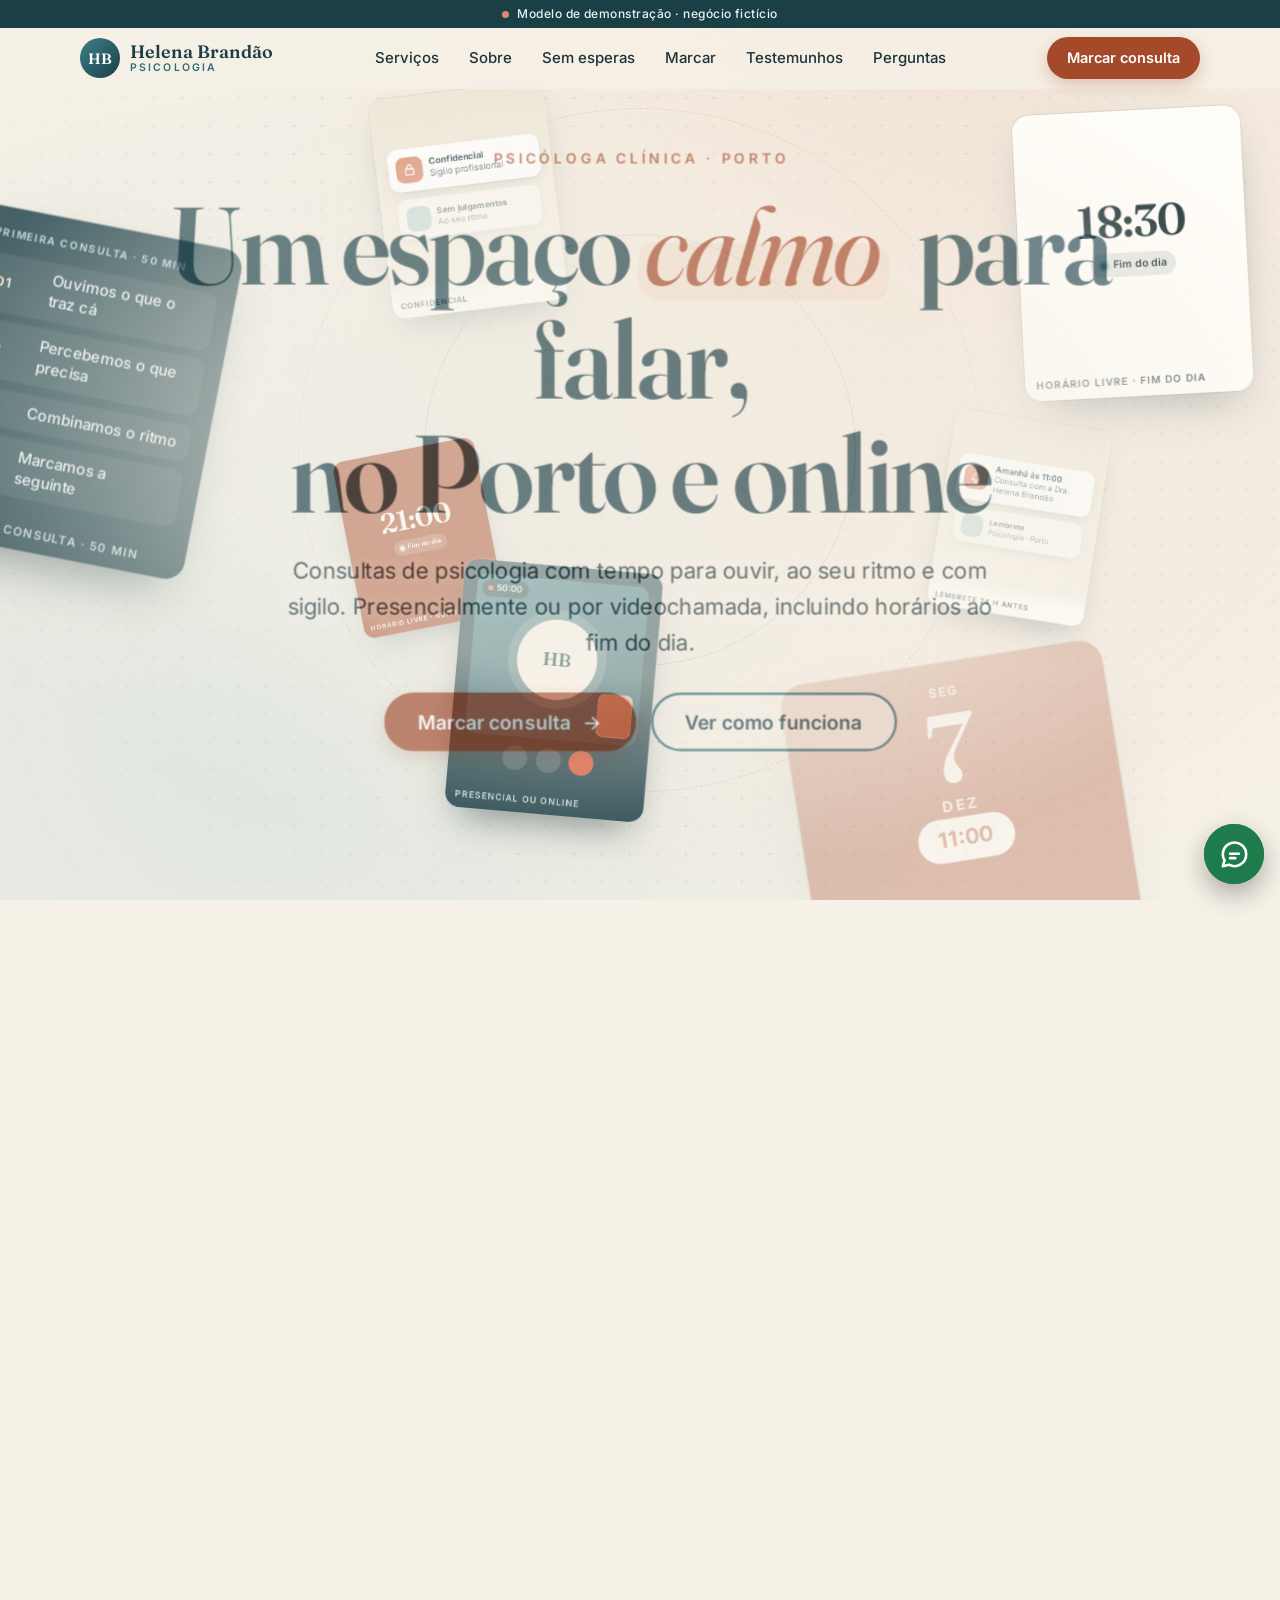
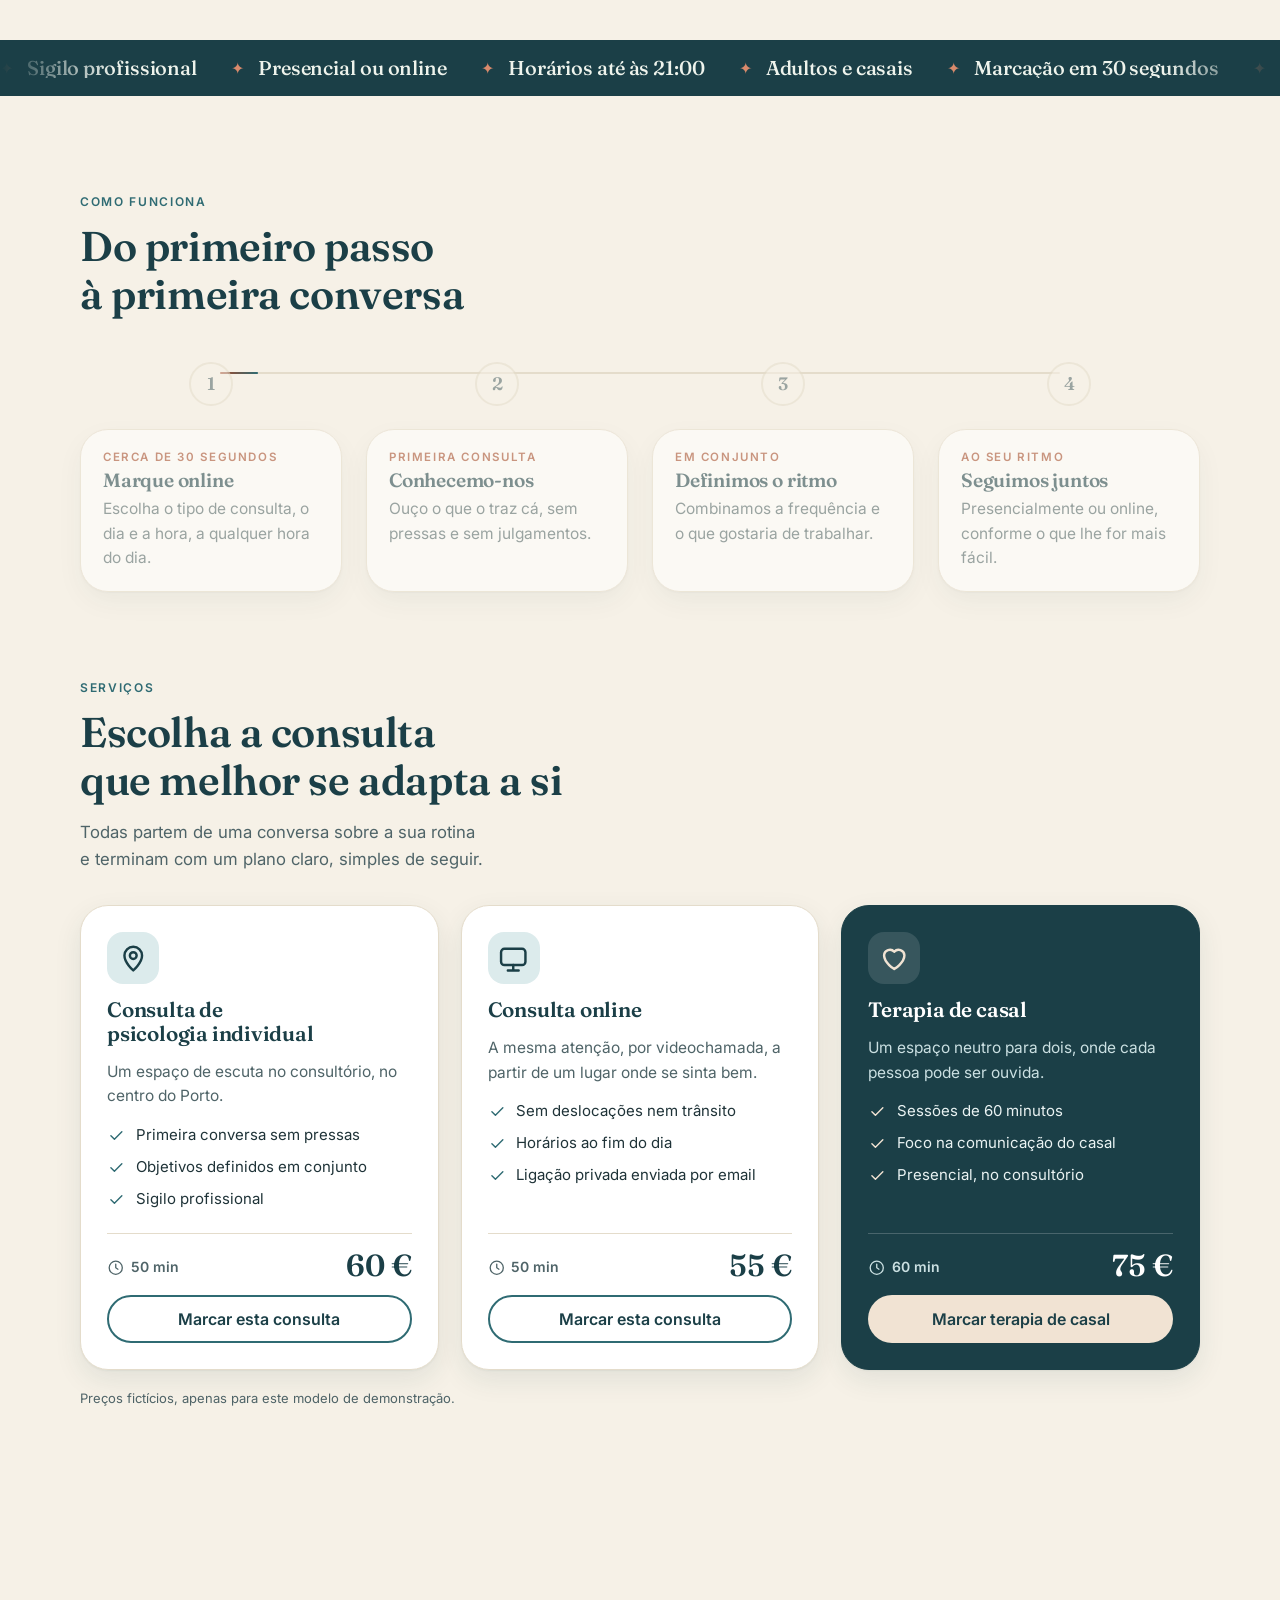
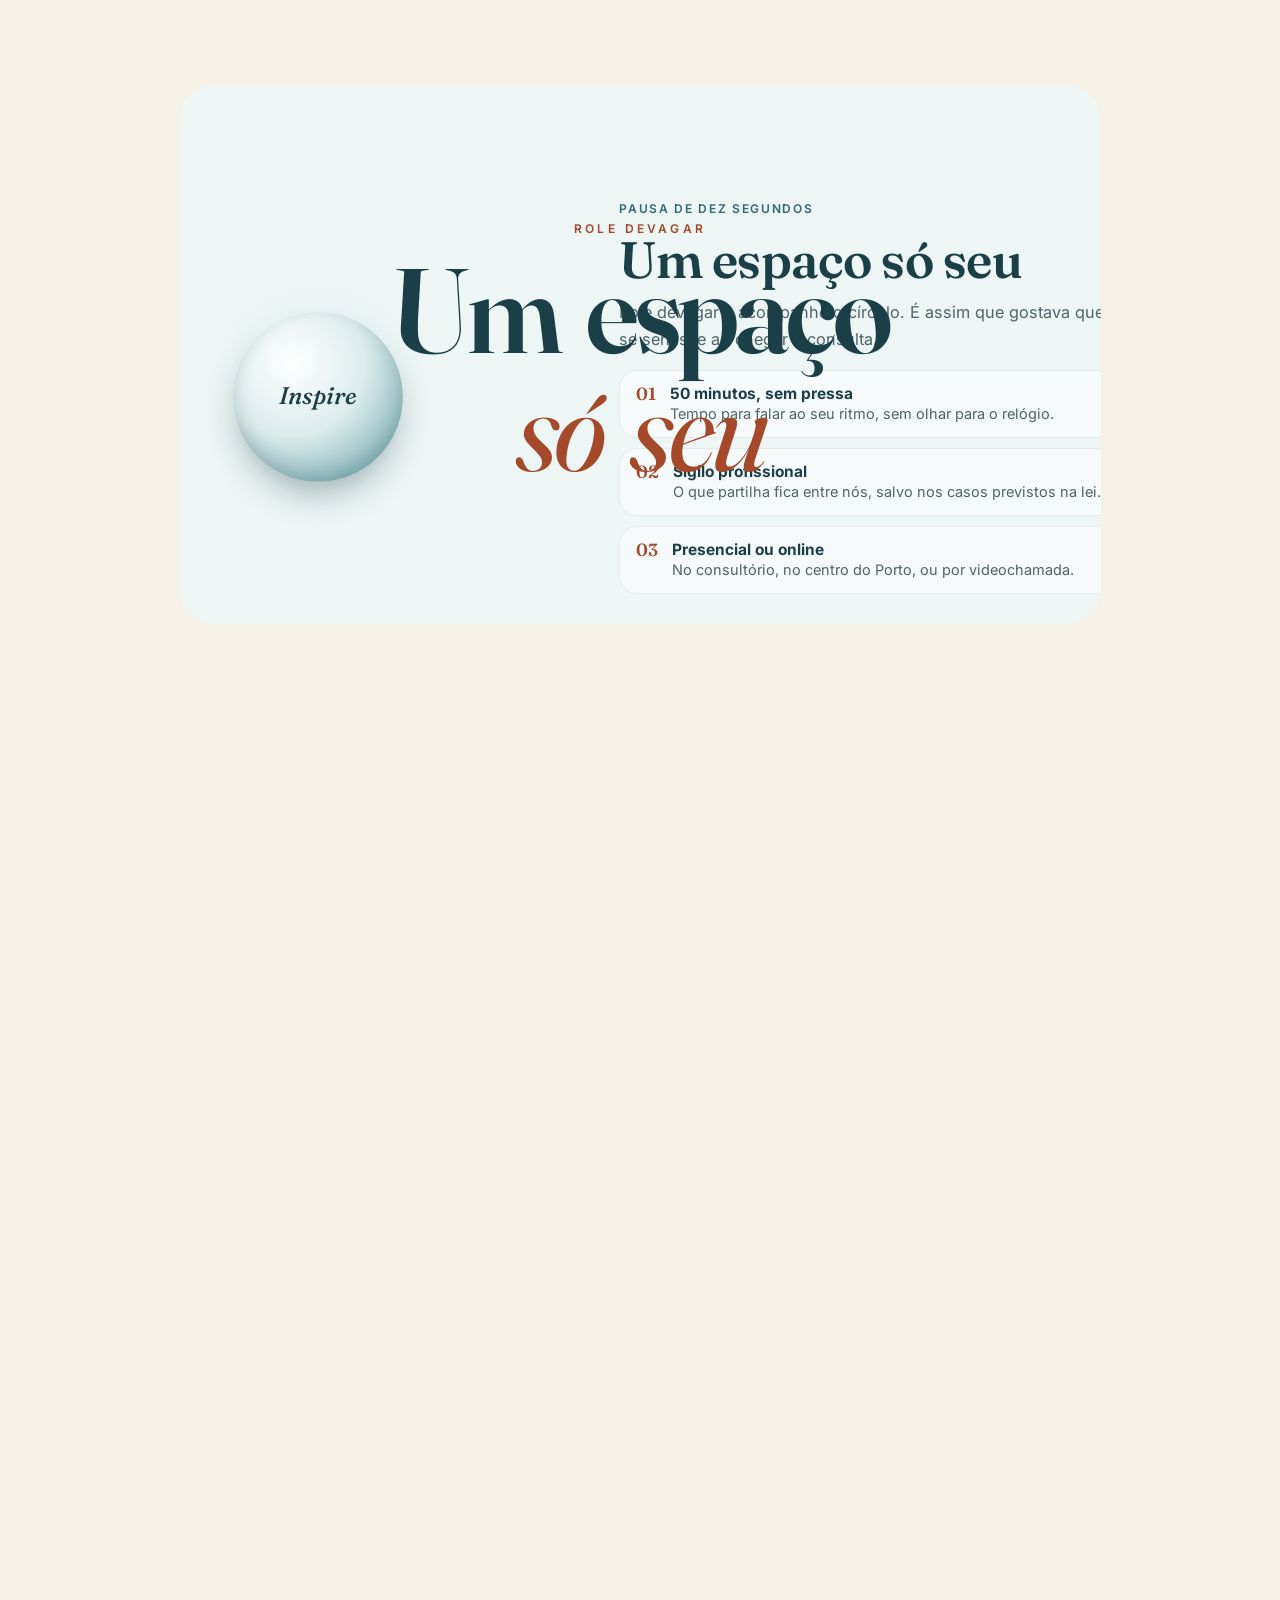
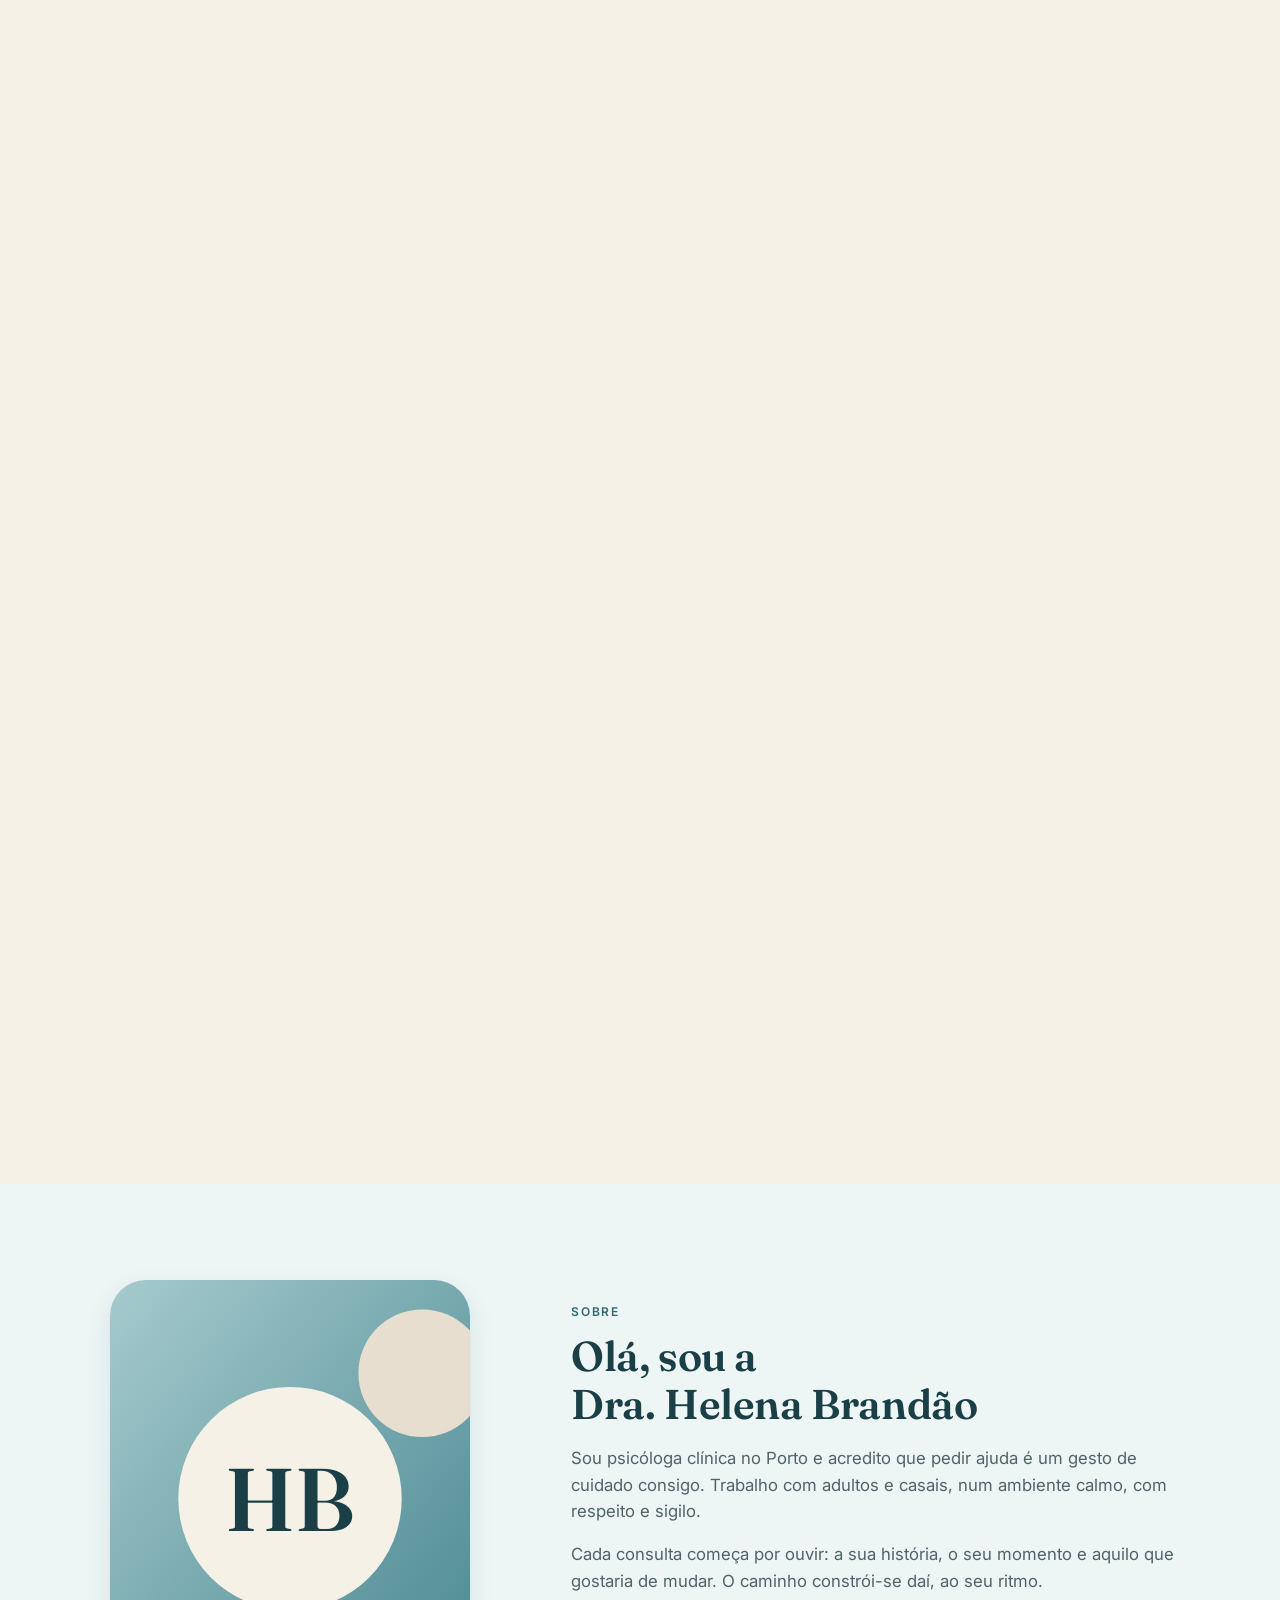
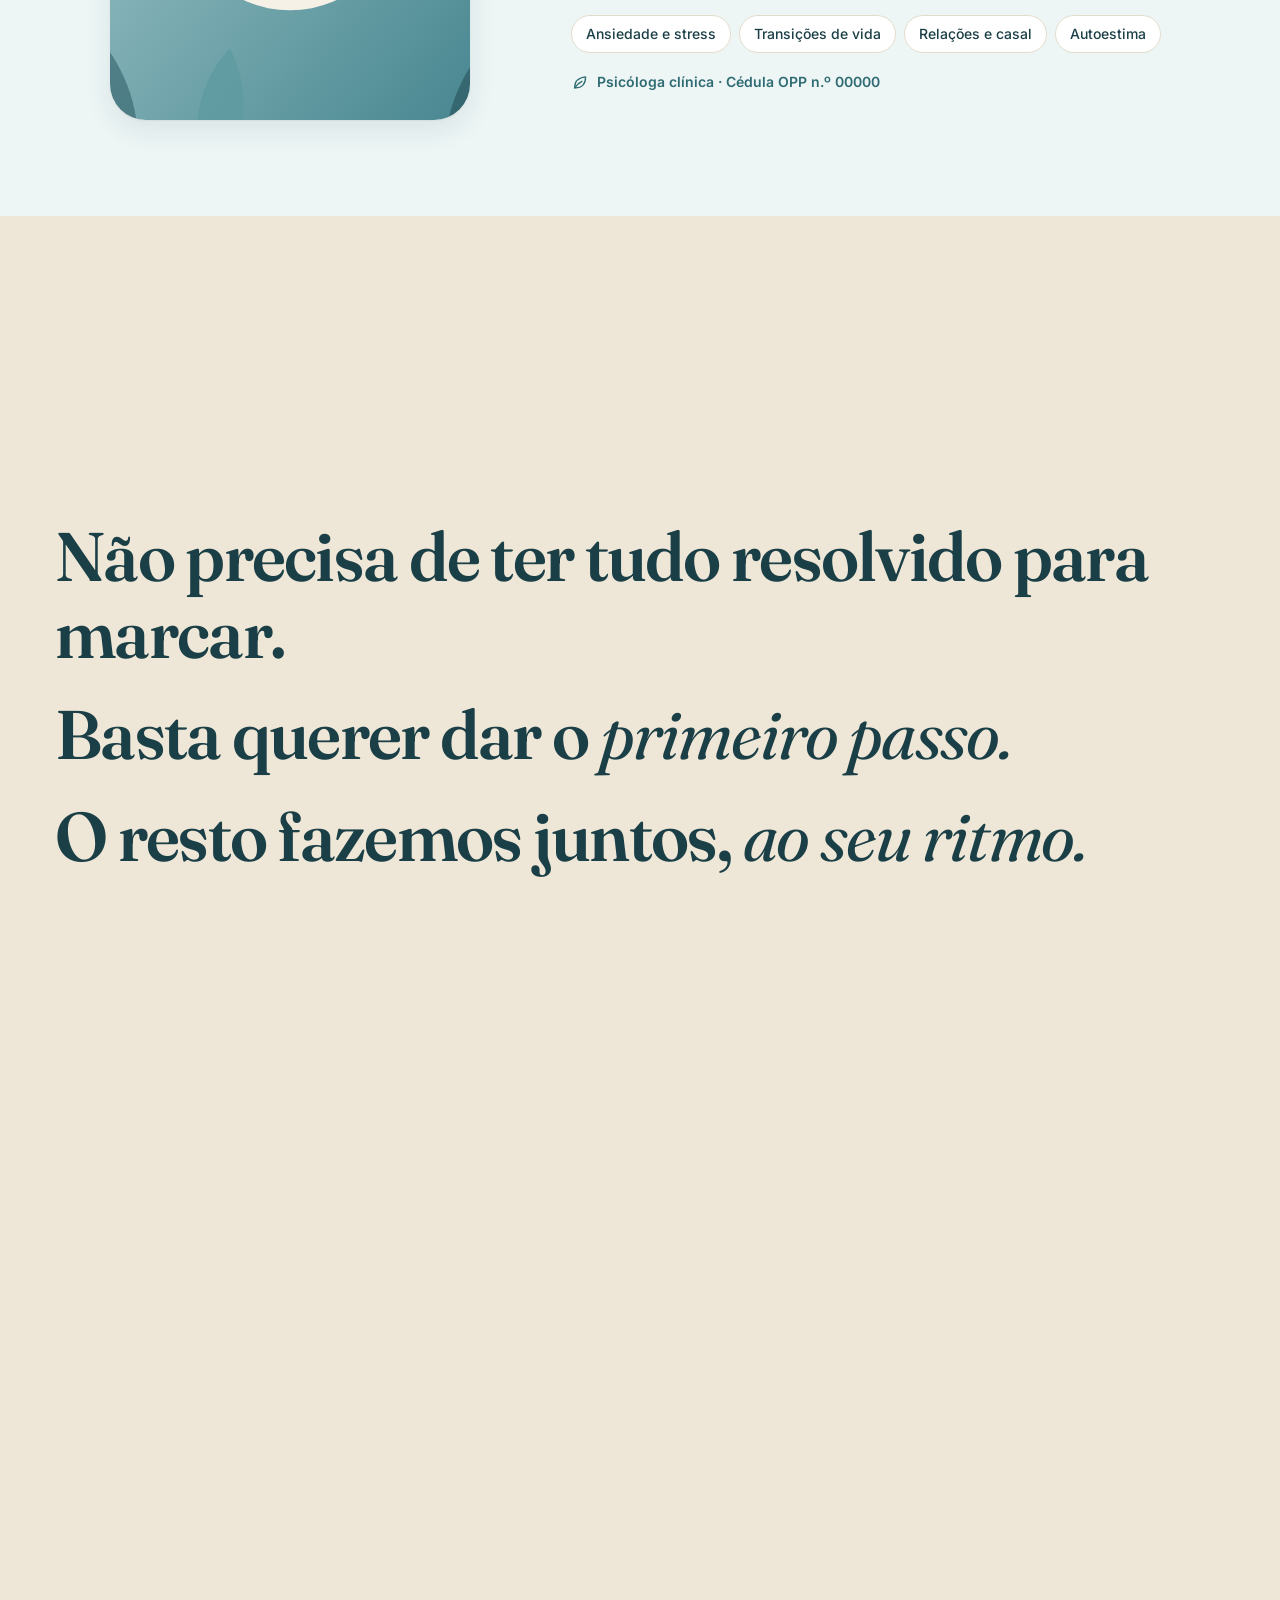
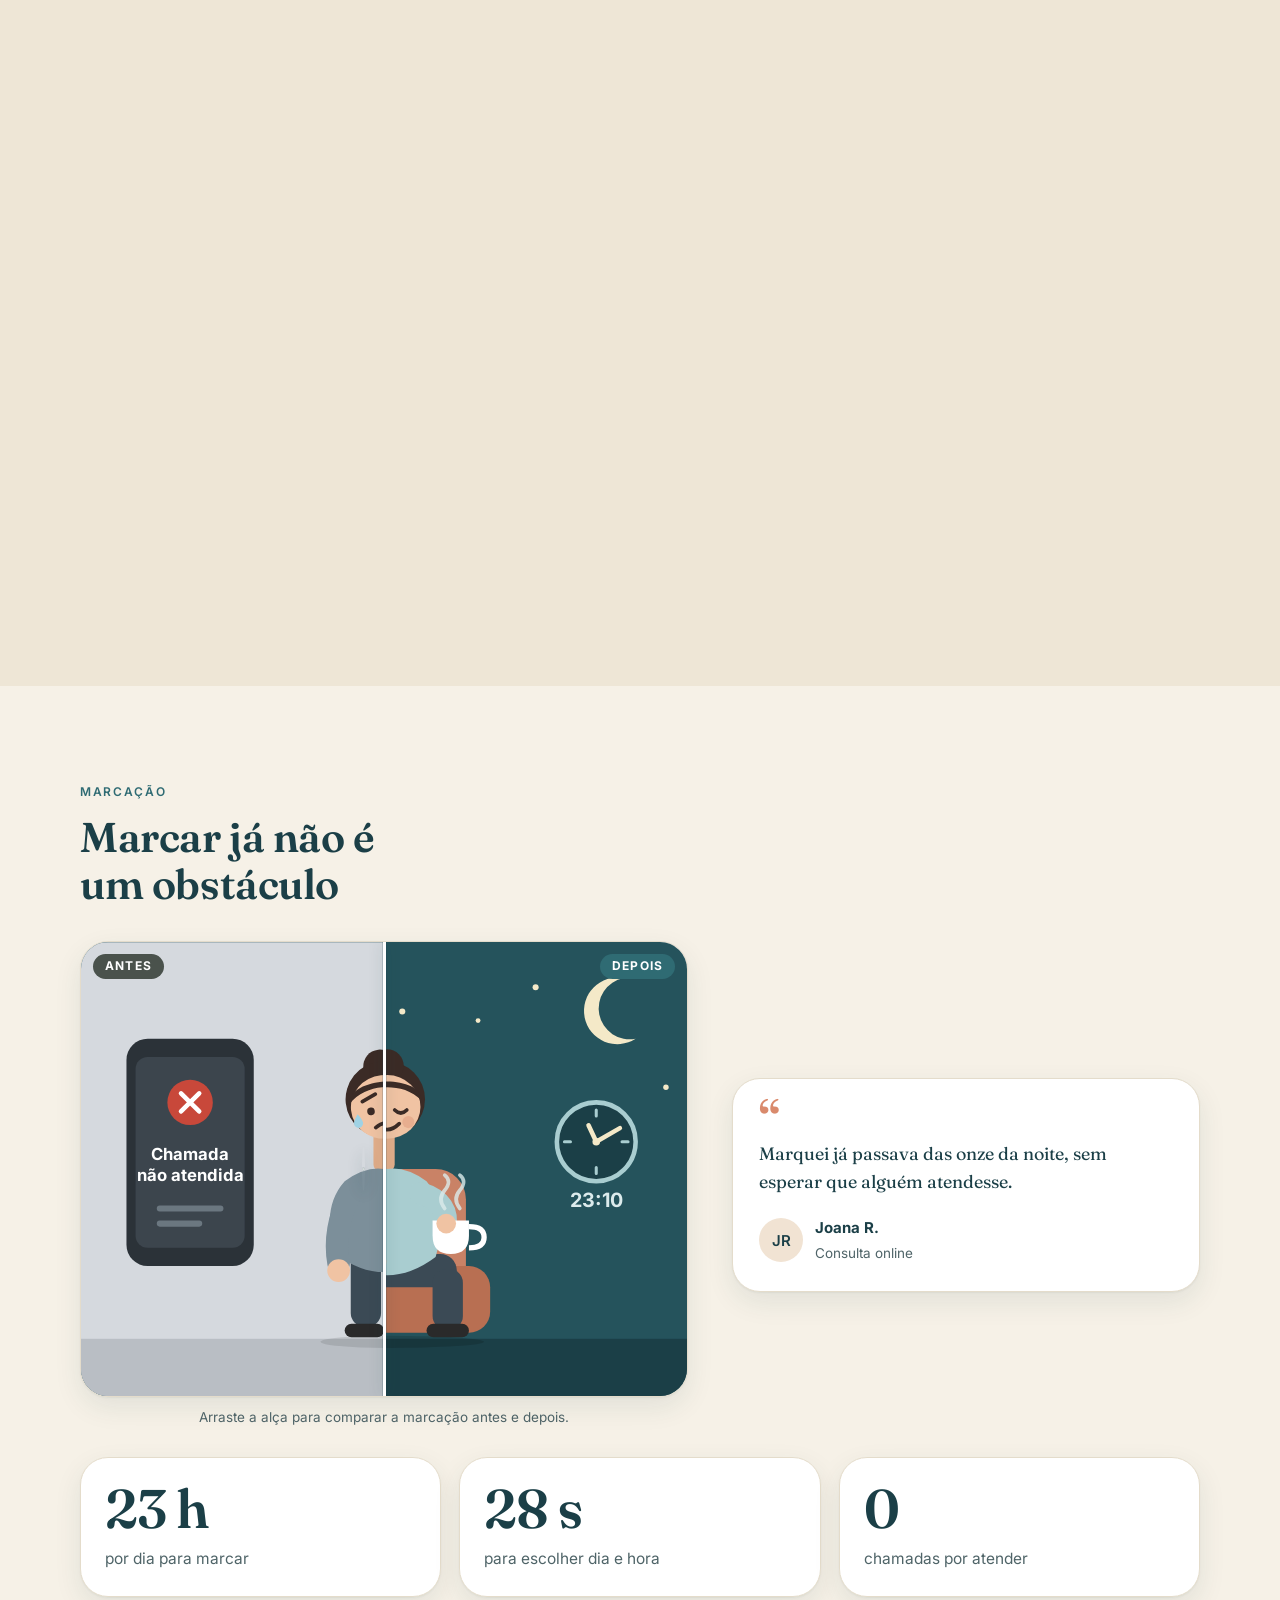
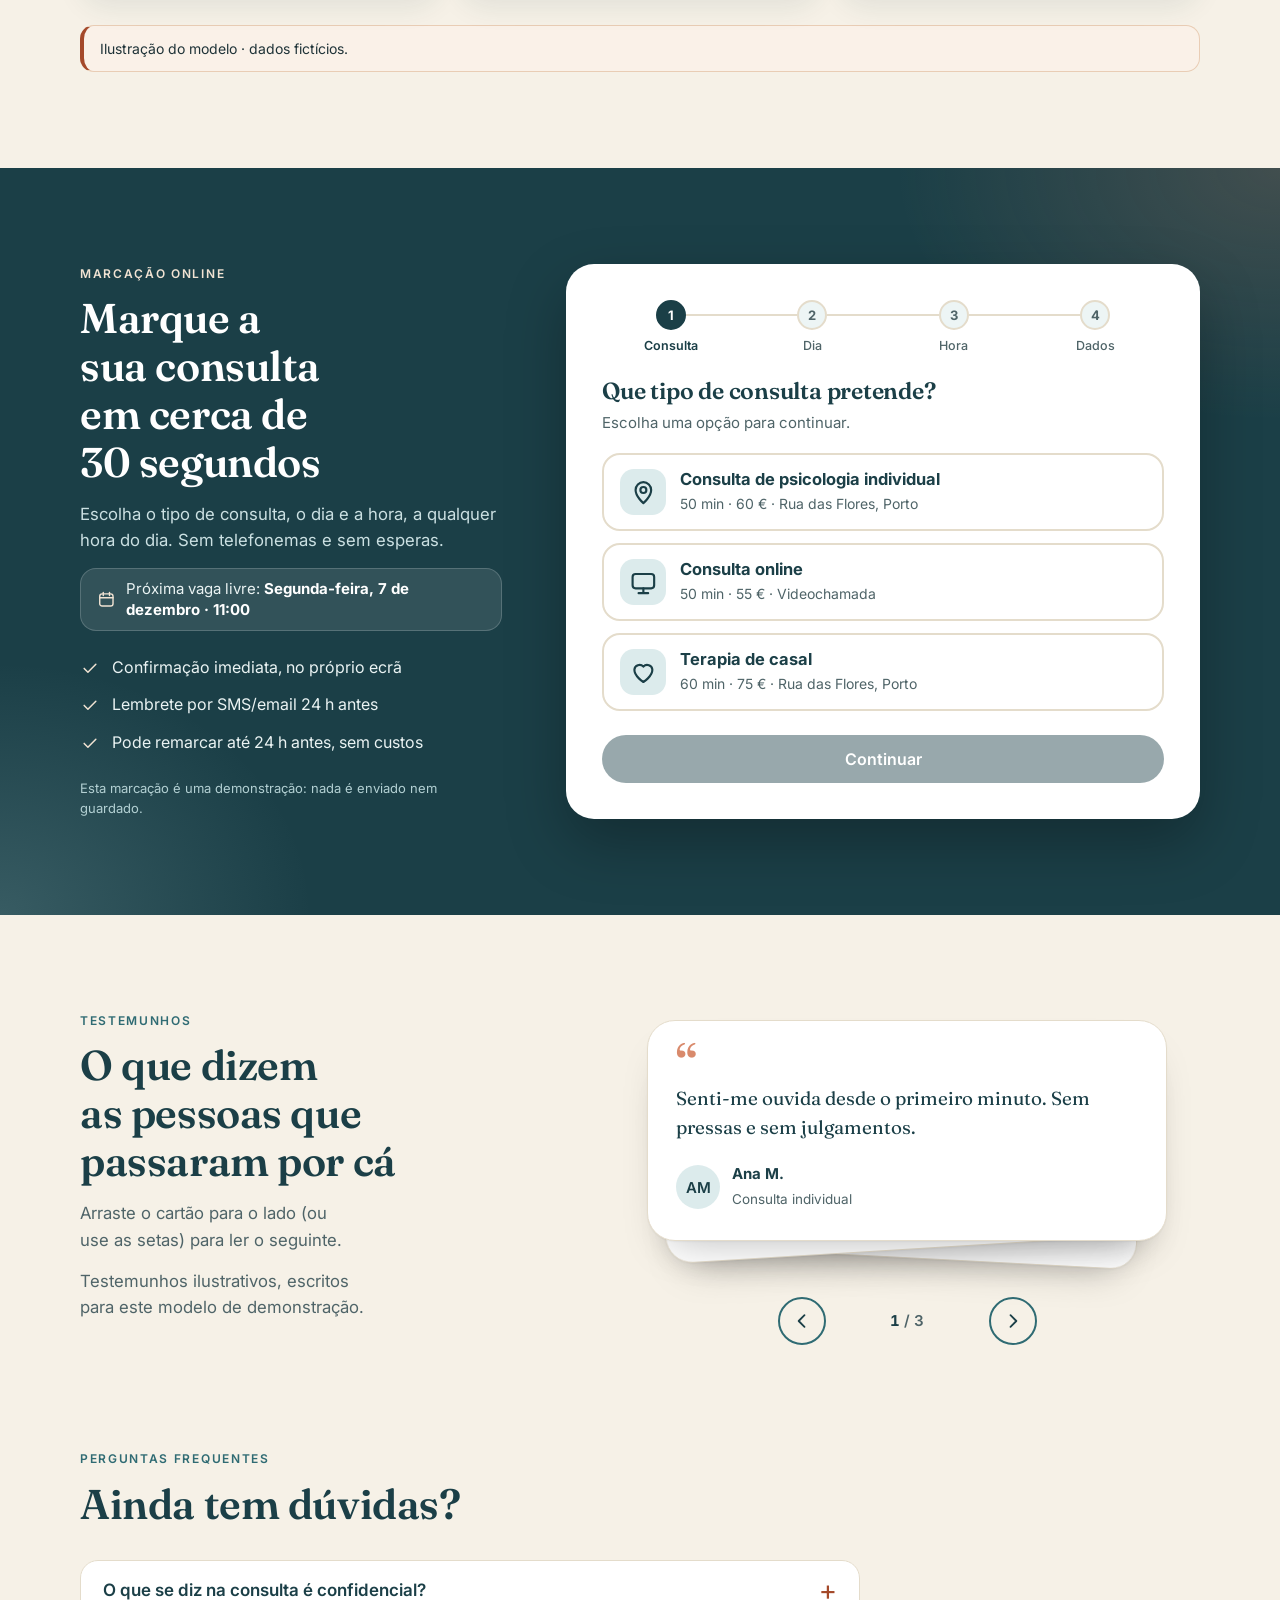
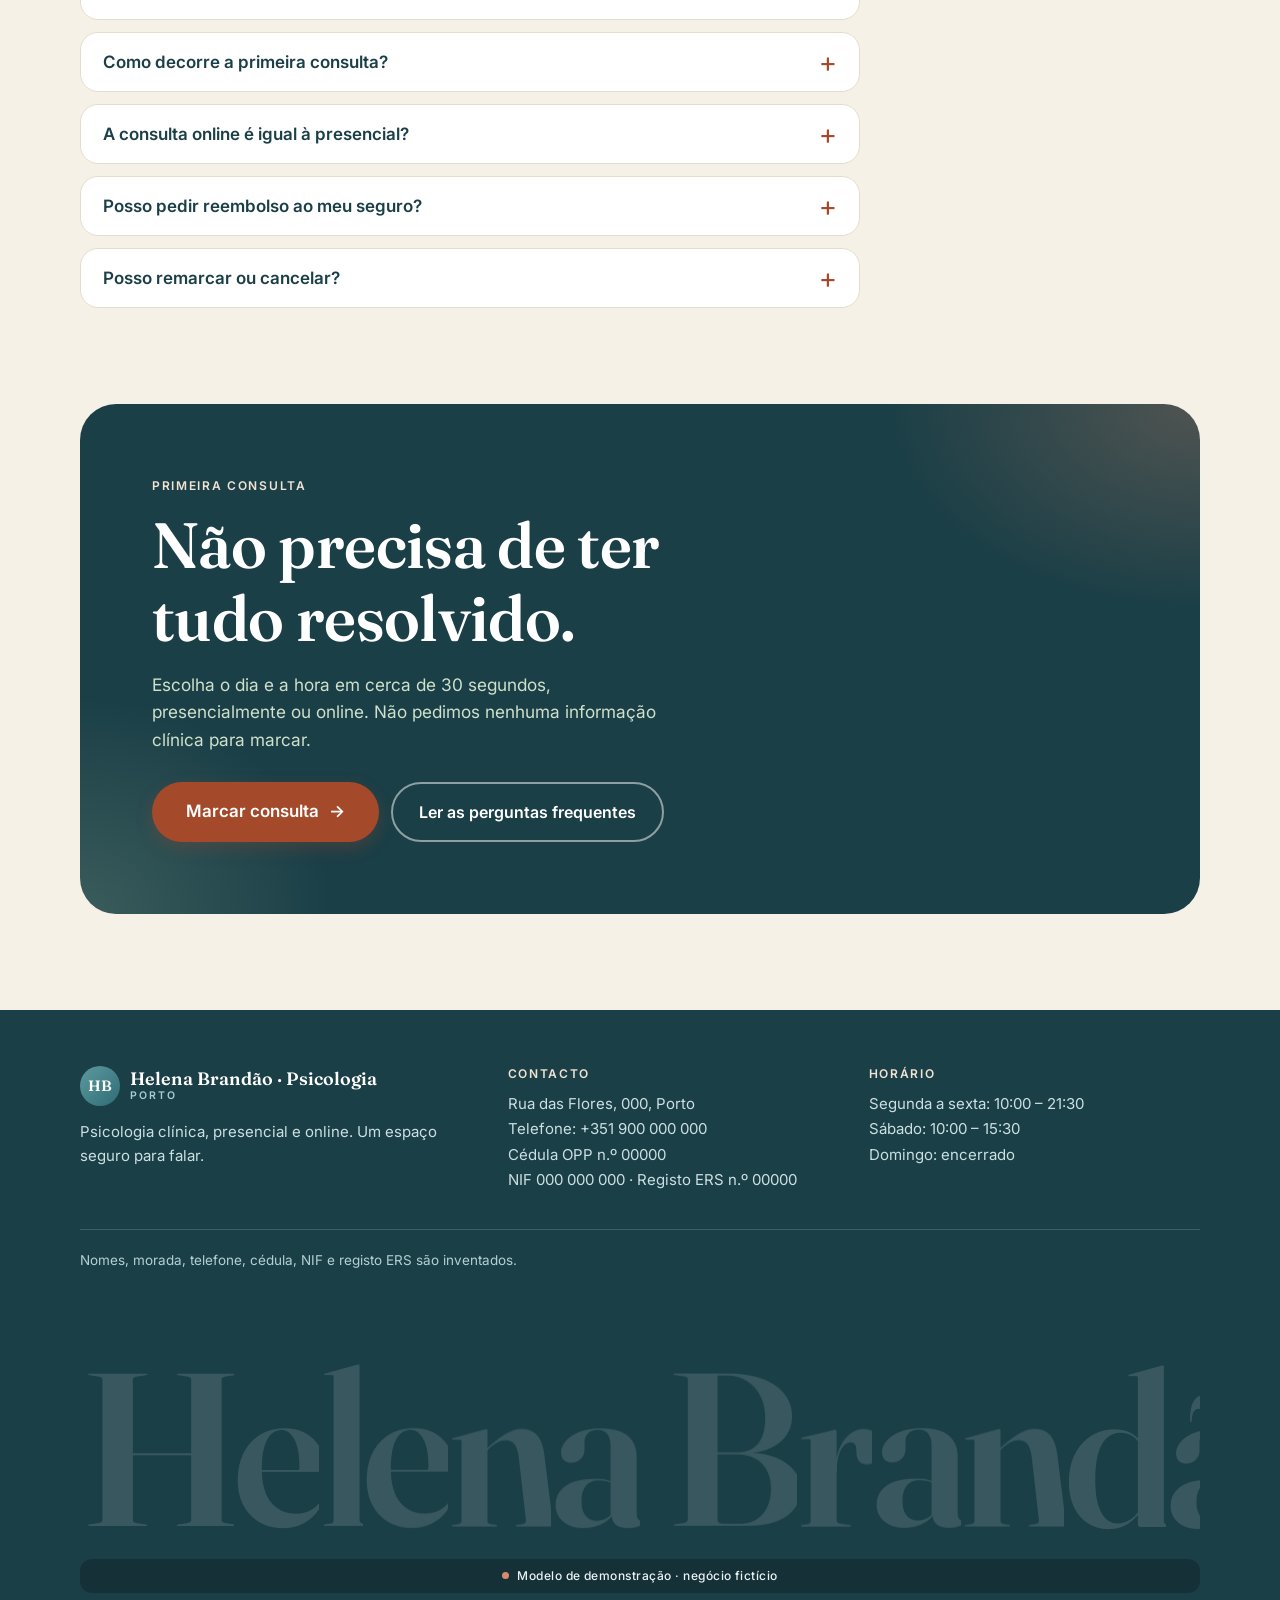
==== commit 84fab591: "Modelos v3: componentes React com movimento (nutri, psi, pastelaria) Co-Authored-By: Claude Opus 5.5" ====
--- a/psicologo/index.html
+++ b/psicologo/index.html
@@ -1,6 +1,6 @@
 <!doctype html>
 <html lang="pt-PT">
-<head><meta name="robots" content="noindex">
+<head>
 <meta charset="utf-8">
 <meta name="viewport" content="width=device-width, initial-scale=1, viewport-fit=cover">
 <title>Helena Brandão · Psicologia | Psicóloga no Porto (modelo de demonstração)</title>
@@ -16,8 +16,8 @@
    "reduzir movimento" no sistema, tudo aparece parado e legível. */
 if (!matchMedia('(prefers-reduced-motion: reduce)').matches) document.documentElement.classList.add('js-mov');
 </script>
-  <script defer src="./assets/index-CIcWcDjh.js"></script>
-  <link rel="stylesheet" href="./assets/style-DEZB-QUz.css">
+  <script defer src="./assets/index-BzQ-wVkE.js"></script>
+  <link rel="stylesheet" href="./assets/style-Cg_ObAvi.css">
 </head>
 <body>
 
@@ -70,6 +70,9 @@
   </section>
 </noscript>
 
+<!-- FAIXA DE VALORES (React: Faixa) -->
+<div class="faixa-valores" id="faixa-raiz"><ul class="faixa-estatica"><li>Sigilo profissional</li><li>Presencial ou online</li><li>Horários até às 21:00</li><li>Marcação em 30 segundos</li></ul></div>
+
 <!-- COMO FUNCIONA -->
 <section class="sec" id="como">
   <div class="wrap">
@@ -77,11 +80,13 @@
       <p class="eyebrow" data-mov="sobe">Como funciona</p>
       <h2 data-mov="linhas">Do primeiro passo<br>à primeira conversa</h2>
     </div>
-    <ol class="how" data-mov="cascata">
+    <div id="linha-raiz">
+    <ol class="how">
       <li><span class="n" aria-hidden="true">1</span><h3>Marque online</h3><p>Escolha o tipo de consulta, o dia e a hora em cerca de 30 segundos.</p></li>
       <li><span class="n" aria-hidden="true">2</span><h3>Conversamos</h3><p>Ouço o que o traz cá, sem pressas e sem julgamentos.</p></li>
       <li><span class="n" aria-hidden="true">3</span><h3>Seguimos ao seu ritmo</h3><p>Decidimos juntos a frequência e os objetivos das próximas consultas.</p></li>
     </ol>
+    </div>
   </div>
 </section>
 
@@ -93,8 +98,8 @@
       <h2 data-mov="linhas">Escolha a consulta<br>que melhor se adapta a si</h2>
       <p data-mov="sobe" style="--d:.15s">Todas partem de uma conversa sobre a sua rotina e terminam com um plano claro, simples de seguir.</p>
     </div>
-    <div class="svc-grid" data-mov="cascata">
-      <article class="svc">
+    <div class="svc-grid u-desliza" data-mov="cascata">
+      <article class="svc" data-luz data-inclina>
         <div class="ico" aria-hidden="true"><svg class="ic"><use href="#i-pin"/></svg></div>
         <h3>Consulta de psicologia individual</h3>
         <p>Um espaço de escuta no consultório, no centro do Porto.</p>
@@ -108,7 +113,7 @@
           <a class="btn btn-ghost" href="#marcar" data-pick="individual">Marcar esta consulta</a>
         </div>
       </article>
-      <article class="svc">
+      <article class="svc" data-luz data-inclina>
         <div class="ico" aria-hidden="true"><svg class="ic"><use href="#i-video"/></svg></div>
         <h3>Consulta online</h3>
         <p>A mesma atenção, por videochamada, a partir de um lugar onde se sinta bem.</p>
@@ -122,7 +127,7 @@
           <a class="btn btn-ghost" href="#marcar" data-pick="online">Marcar esta consulta</a>
         </div>
       </article>
-      <article class="svc hl">
+      <article class="svc hl" data-luz data-inclina>
         <div class="ico" aria-hidden="true"><svg class="ic"><use href="#i-heart"/></svg></div>
         <h3>Terapia de casal</h3>
         <p>Um espaço neutro para dois, onde cada pessoa pode ser ouvida.</p>
@@ -137,14 +142,18 @@
         </div>
       </article>
       </div>
+    <p class="u-desliza-dica" aria-hidden="true"><i></i>Deslize para ver as três consultas</p>
     <p class="note">Preços fictícios, apenas para este modelo de demonstração.</p>
   </div>
 </section>
+
+<!-- UM ESPAÇO SÓ SEU: cartão que expande com o scroll (React) -->
+<div id="esp-raiz"></div>
 
 <!-- SOBRE -->
 <section class="sec about" id="sobre">
   <div class="wrap about-grid">
-    <div class="portrait">
+    <div class="portrait" data-inclina>
       <svg viewBox="0 0 360 440" role="img" aria-label="Avatar com as iniciais HB" data-mov="par">
         <defs><linearGradient id="gP" x1="0" y1="0" x2="1" y2="1"><stop offset="0" stop-color="#A9CDD0"/><stop offset="1" stop-color="#3F808A"/></linearGradient></defs>
         <rect width="360" height="440" fill="url(#gP)"/>
@@ -188,7 +197,7 @@
     </div>
     <div class="res-grid">
       <figure class="res-cmp" data-mov="sobe">
-        <div class="cmp-box" id="cmp">
+        <div class="cmp-box" id="cmp" data-cursor="Arrastar">
           <!-- ANTES: fica por cima e é cortada pela alça (clip-path) -->
           <div class="cmp-cam cmp-antes">
             <svg viewBox="0 0 400 300" preserveAspectRatio="xMidYMid slice" role="img" aria-label="Antes: às 21:30, um telemóvel mostra Chamada não atendida, o consultório tem a placa Fechado, um email está a aguardar resposta e a pessoa hesita, de mão no queixo.">
@@ -287,9 +296,9 @@
       </figure>
 
       <ul class="res-met" data-mov="cascata" aria-label="Números da marcação">
-        <li><span class="met-n" aria-hidden="true"><span data-conta="24" data-suf=" h">24 h</span></span><span class="sr">24 horas </span><span class="met-t">por dia para marcar</span></li>
-        <li><span class="met-n" aria-hidden="true"><span data-conta="30" data-suf=" s">30 s</span></span><span class="sr">30 segundos </span><span class="met-t">para escolher dia e hora</span></li>
-        <li><span class="met-n" aria-hidden="true"><span data-conta="0">0</span></span><span class="sr">Zero </span><span class="met-t">chamadas por atender</span></li>
+        <li data-luz><span class="met-n" aria-hidden="true"><span data-conta="24" data-suf=" h">24 h</span></span><span class="sr">24 horas </span><span class="met-t">por dia para marcar</span></li>
+        <li data-luz><span class="met-n" aria-hidden="true"><span data-conta="30" data-suf=" s">30 s</span></span><span class="sr">30 segundos </span><span class="met-t">para escolher dia e hora</span></li>
+        <li data-luz><span class="met-n" aria-hidden="true"><span data-conta="0">0</span></span><span class="sr">Zero </span><span class="met-t">chamadas por atender</span></li>
       </ul>
 
       <figure class="tcard res-quote" data-mov="sobe">
@@ -327,15 +336,15 @@
         <h3 id="h1s" tabindex="-1">Que tipo de consulta pretende?</h3>
         <p class="hint">Escolha uma opção para continuar.</p>
         <div class="opts">
-          <button type="button" class="opt" data-type="individual" aria-pressed="false" style="--i:0">
+          <button type="button" class="opt" data-luz data-type="individual" aria-pressed="false" style="--i:0">
             <span class="ico" aria-hidden="true"><svg class="ic"><use href="#i-pin"/></svg></span>
             <span><strong>Consulta de psicologia individual</strong><small>50 min · 60 € · Rua das Flores, Porto</small></span>
           </button>
-          <button type="button" class="opt" data-type="online" aria-pressed="false" style="--i:1">
+          <button type="button" class="opt" data-luz data-type="online" aria-pressed="false" style="--i:1">
             <span class="ico" aria-hidden="true"><svg class="ic"><use href="#i-video"/></svg></span>
             <span><strong>Consulta online</strong><small>50 min · 55 € · Videochamada</small></span>
           </button>
-          <button type="button" class="opt" data-type="casal" aria-pressed="false" style="--i:2">
+          <button type="button" class="opt" data-luz data-type="casal" aria-pressed="false" style="--i:2">
             <span class="ico" aria-hidden="true"><svg class="ic"><use href="#i-heart"/></svg></span>
             <span><strong>Terapia de casal</strong><small>60 min · 75 € · Rua das Flores, Porto</small></span>
           </button>
@@ -434,26 +443,29 @@
 
 <!-- TESTEMUNHOS -->
 <section class="sec" id="testemunhos">
-  <div class="wrap">
+  <div class="wrap tst-grid">
     <div class="sec-head">
       <p class="eyebrow" data-mov="sobe">Testemunhos</p>
-      <h2 data-mov="linhas">O que dizem as pessoas<br>que passaram por cá</h2>
-    </div>
+      <h2 data-mov="linhas">O que dizem<br>as pessoas que<br>passaram por cá</h2>
+      <p data-mov="sobe" style="--d:.15s">Arraste o cartão para o lado (ou use as setas) para ler o seguinte.</p>
+      <p class="note">Testemunhos ilustrativos, escritos para este modelo de demonstração.</p>
+    </div>
+    <div id="pilha-raiz">
     <div class="tgrid">
-      <figure class="tcard" data-mov="cartao">
+      <figure class="tcard">
         <blockquote>Senti-me ouvida desde o primeiro minuto. Sem pressas e sem julgamentos.</blockquote>
         <figcaption class="who"><span class="i" aria-hidden="true">AM</span><div><strong>Ana M.</strong><span>Consulta individual</span></div></figcaption>
       </figure>
-      <figure class="tcard" data-mov="cartao">
+      <figure class="tcard">
         <blockquote>Poder marcar à noite e fazer a consulta online encaixou na minha rotina.</blockquote>
         <figcaption class="who"><span class="i c2" aria-hidden="true">RP</span><div><strong>Rui P.</strong><span>Consulta online</span></div></figcaption>
       </figure>
-      <figure class="tcard" data-mov="cartao">
+      <figure class="tcard">
         <blockquote>Foi fácil dar o primeiro passo. O ambiente é calmo e a conversa fluiu com naturalidade.</blockquote>
         <figcaption class="who"><span class="i c3" aria-hidden="true">IC</span><div><strong>Inês C.</strong><span>Terapia de casal</span></div></figcaption>
       </figure>
     </div>
-    <p class="note">Testemunhos ilustrativos, escritos para este modelo de demonstração.</p>
+    </div>
   </div>
 </section>
 
@@ -465,26 +477,41 @@
       <h2 data-mov="linhas">Ainda tem dúvidas?</h2>
     </div>
     <div class="faq" data-mov="cascata">
-      <details>
+      <details data-luz>
         <summary>O que se diz na consulta é confidencial?</summary>
         <p>Sim. A Dra. Helena Brandão está sujeita a sigilo profissional: o que partilha em consulta não é comunicado a terceiros, salvo nos casos previstos na lei.</p>
       </details>
-      <details>
+      <details data-luz>
         <summary>Como decorre a primeira consulta?</summary>
         <p>É uma conversa para nos conhecermos: ouço o que o traz cá, esclareço como trabalho e combinamos, em conjunto, a frequência e o ritmo das consultas seguintes. Não tem de ter tudo claro à partida.</p>
       </details>
-      <details>
+      <details data-luz>
         <summary>A consulta online é igual à presencial?</summary>
         <p>A conversa e o acompanhamento seguem o mesmo método. Só precisa de um lugar tranquilo e privado, e de uma ligação à internet estável. A ligação de videochamada é enviada por email.</p>
       </details>
-      <details>
+      <details data-luz>
         <summary>Posso pedir reembolso ao meu seguro?</summary>
         <p>Depende do seu seguro. Todas as consultas têm fatura-recibo, que pode apresentar à seguradora; convém confirmar antes as condições da sua apólice.</p>
       </details>
-      <details>
+      <details data-luz>
         <summary>Posso remarcar ou cancelar?</summary>
         <p>Pode, sem custos, até 24 h antes da hora marcada. Basta responder ao lembrete que recebe por SMS ou email.</p>
       </details>
+    </div>
+  </div>
+</section>
+
+<!-- FECHO: chamada final -->
+<section class="sec fecho" id="comecar">
+  <div class="wrap">
+    <div class="fecho-caixa dark" data-luz>
+      <p class="eyebrow" data-mov="sobe">Primeira consulta</p>
+      <h2 data-mov="linhas">Não precisa de ter<br>tudo resolvido.</h2>
+      <p class="fecho-t" data-mov="sobe" style="--d:.15s">Escolha o dia e a hora em cerca de 30 segundos, presencialmente ou online. Não pedimos nenhuma informação clínica para marcar.</p>
+      <div class="fecho-acts" data-mov="sobe" style="--d:.25s">
+        <a class="btn btn-primary btn-xl" href="#marcar">Marcar consulta <span aria-hidden="true">→</span></a>
+        <a class="btn btn-claro" href="#faq">Ler as perguntas frequentes</a>
+      </div>
     </div>
   </div>
 </section>
@@ -503,14 +530,15 @@
       </div>
       <div>
         <h4>Contacto</h4>
-        <address>Rua das Flores, 000, Porto<br>Telefone: +351 900 000 000<br>Cédula OPP n.º 00000</address>
+        <address>Rua das Flores, 000, Porto<br>Telefone: +351 900 000 000<br>Cédula OPP n.º 00000<br>NIF 000 000 000 · Registo ERS n.º 00000</address>
       </div>
       <div>
         <h4>Horário</h4>
         <address>Segunda a sexta: 10:00 – 21:30<br>Sábado: 10:00 – 15:30<br>Domingo: encerrado</address>
       </div>
     </div>
-    <div class="foot-bar">Nomes, morada, telefone e cédula são inventados.</div>
+    <div class="foot-bar">Nomes, morada, telefone, cédula, NIF e registo ERS são inventados.</div>
+    <div id="assin-raiz"></div>
     <div class="demo demo-foot" role="note"><b aria-hidden="true"></b>Modelo de demonstração · negócio fictício</div>
   </div>
 </footer>
@@ -522,8 +550,9 @@
     No site real, abre a conversa no WhatsApp do consultório
     <button type="button" class="wa-x" id="wa-x" aria-label="Fechar aviso">&times;</button>
   </div>
-  <button type="button" class="wa-btn" id="wa-btn" aria-label="Falar no WhatsApp"><svg class="ic" aria-hidden="true"><use href="#i-chat"/></svg></button>
+  <button type="button" class="wa-btn" id="wa-btn" data-iman aria-label="Falar no WhatsApp"><svg class="ic" aria-hidden="true"><use href="#i-chat"/></svg></button>
 </div>
 
+<div id="ui-raiz"></div>
 </body>
 </html>
--- a/psicologo/assets/style-Cg_ObAvi.css
+++ b/psicologo/assets/style-Cg_ObAvi.css
@@ -0,0 +1,2 @@
+.ptn{--ptn-bg:#f6f1e7;--ptn-ink:#1f3338;--ptn-muted:#4f6468;--ptn-accent:#a4492a;--ptn-dot:#c9d8c6;--ptn-glow:#d98a6c29;--ptn-ring:#2f6b7338;--ptn-ring-2:#a4492a33;--ptn-halo:#f6f1e7e6;--ptn-card-light:#fffdf8;--ptn-card-dark:#1b3f47;--ptn-card-accent:#a4492a;--ptn-mono:"Inter",system-ui,sans-serif;--ptn-travel:260vh;height:calc(100vh + var(--ptn-travel));height:calc(100svh + var(--ptn-travel));background:var(--ptn-bg);color:var(--ptn-ink);position:relative}@media (width<=767px){.ptn{--ptn-travel:180vh}}.ptn-stage{-webkit-user-select:none;user-select:none;justify-content:center;align-items:center;height:100svh;display:flex;position:sticky;top:0;overflow:hidden}.ptn-bg{pointer-events:none;position:absolute;inset:0}.ptn-dots,.ptn-glow{position:absolute;inset:0}.ptn-dots{background-image:radial-gradient(var(--ptn-dot) 1px, transparent 1px);opacity:.8;background-size:28px 28px;-webkit-mask-image:radial-gradient(70% 70%,#000 60%,#0000 100%);mask-image:radial-gradient(70% 70%,#000 60%,#0000 100%)}.ptn-glow{background:radial-gradient(circle at 70% 30%, var(--ptn-glow) 0%, transparent 60%), radial-gradient(circle at 20% 80%, #a9cdd04d 0%, transparent 55%)}.ptn-ring{border-radius:50%;position:absolute;top:50%;left:50%;translate:-50% -50%}.ptn-ring--a{border:1px solid var(--ptn-ring);width:48vmin;height:48vmin}.ptn-ring--b{border:1px dashed var(--ptn-ring-2);width:76vmin;height:76vmin}.ptn-space{pointer-events:none;position:absolute;inset:0}.ptn-plane{transform-style:preserve-3d;position:absolute;inset:0}.ptn-card{aspect-ratio:4/5;will-change:transform, opacity;pointer-events:none;position:absolute;top:50%;left:50%}.ptn-float{width:100%;height:100%;animation:5.5s ease-in-out infinite alternate ptn-boia;animation-delay:var(--ptn-delay,0s)}@keyframes ptn-boia{0%{transform:translateY(-.3em)rotate(-.5deg)}to{transform:translateY(.3em)rotate(.5deg)}}.ptn-face{--ptn-face-bg:var(--ptn-card-light);background:var(--ptn-face-bg);width:100%;height:100%;color:var(--ptn-ink);border-radius:1.1em;position:relative;overflow:hidden;box-shadow:0 0 0 1px #1b3f471a,0 1.4em 2.8em -1.1em #1b3f476b}.ptn-card[data-tone=dark] .ptn-face{--ptn-face-bg:var(--ptn-card-dark);color:#eaf3f3;box-shadow:0 0 0 1px #a9cdd02e,0 1.4em 2.8em -1.1em #0a202699}.ptn-card[data-tone=accent] .ptn-face{--ptn-face-bg:var(--ptn-card-accent);color:#fff}.ptn-label{font:600 .66em/1.25 var(--ptn-mono);letter-spacing:.1em;text-transform:uppercase;color:var(--ptn-muted);background:linear-gradient(to top, var(--ptn-face-bg) 52%, transparent);padding:2.2em 1.1em .95em;position:absolute;bottom:0;left:0;right:0}.ptn-card[data-tone=dark] .ptn-label{color:#eaf3f3d1}.ptn-card[data-tone=accent] .ptn-label{color:#ffffffeb}.ptn-title{z-index:2;text-align:center;will-change:transform, opacity;flex-direction:column;align-items:center;max-width:980px;padding:0 24px;display:flex;position:relative;transform:scale(.94)}.ptn-title:before{content:"";z-index:-1;pointer-events:none;background:radial-gradient(closest-side, var(--ptn-halo), var(--ptn-halo) 52%, transparent);position:absolute;inset:-22% -12%}.ptn-arrival{z-index:3;opacity:0;flex-direction:column;justify-content:center;align-items:center;padding:96px 16px 24px;display:flex;position:absolute;inset:0}.ptn-arrival--flow{opacity:1;padding:24px 16px 72px;position:relative;inset:auto}.ptn-hint{z-index:2;font:600 .72rem/1 var(--ptn-mono);letter-spacing:.26em;text-transform:uppercase;color:var(--ptn-muted);pointer-events:none;flex-direction:column;align-items:center;gap:10px;display:flex;position:absolute;bottom:26px;left:0;right:0}.ptn-hint i{transform-origin:top;background:linear-gradient(var(--ptn-accent), transparent);border-radius:2px;width:2px;height:30px;animation:1.8s cubic-bezier(.77,0,.175,1) infinite ptn-desce;display:block}@keyframes ptn-desce{0%{opacity:1;transform:scaleY(0)}60%{opacity:1;transform:scaleY(1)}to{opacity:0;transform:scaleY(1)}}.ptn--static{height:auto}.ptn--static .ptn-stage{min-height:100svh;position:relative}.ptn--static .ptn-title{transform:none}@media (prefers-reduced-motion:reduce){.ptn-float,.ptn-hint i{animation:none}}.ct{flex-direction:column;padding:1.2em 1.2em 3.6em;font:400 .86em/1.35 Inter,system-ui,sans-serif;display:flex;position:absolute;inset:0}.ct p{margin:0}.ct-kick{letter-spacing:.14em;text-transform:uppercase;opacity:.75;font-size:.68em;font-weight:700}.ct-fruta{background:radial-gradient(circle at 50% 38%,#faf1e8 0 52%,#0000 53%);justify-content:center;padding:.8em .6em 3.4em}.ct-fruta svg{width:100%;height:auto;display:block}.ct-marta{gap:.5em}.ct-aspas{color:#d98a6c;height:.5em;margin-top:.15em;font:600 4.2em/.6 Fraunces,Georgia,serif}.ct-marta-t{color:#1b3f47;margin-top:.6em;font:400 1.2em/1.3 Fraunces,Georgia,serif}.ct-marta-q{align-items:center;gap:.6em;margin-top:auto;display:flex}.ct-marta-q span{color:#1b3f47;background:#dcebec;border-radius:50%;place-items:center;width:2.2em;height:2.2em;font-size:.8em;font-weight:700;display:grid}.ct-marta-q b{color:#1b3f47;font-size:.95em;font-weight:600}.ct-hora{text-align:center;justify-content:center;align-items:center;gap:.7em}.ct-hora-h{letter-spacing:-.02em;font:600 3.4em/1 Fraunces,Georgia,serif}.ct-hora-e{background:#6b7c802e;border-radius:999px;align-items:center;gap:.5em;padding:.45em .9em;font-size:.8em;font-weight:600;display:inline-flex}.ct-hora-e i{background:#5c9aa0;border-radius:50%;width:.7em;height:.7em;box-shadow:0 0 0 .25em #5c9aa04d}.ptn-card[data-tone=dark] .ct-hora-e{background:#ffffff1f}.ptn-card[data-tone=dark] .ct-hora-e i{background:#a9dde0;box-shadow:0 0 0 .25em #a9dde04d}.ptn-card[data-tone=accent] .ct-hora-e{background:#fff3}.ptn-card[data-tone=accent] .ct-hora-e i{background:#fff;box-shadow:0 0 0 .25em #ffffff4d}.ct-vaga{text-align:center;align-items:center;gap:0;padding-top:1.1em}.ct-vaga .ct-kick{opacity:.9}.ct-vaga-dia{margin-top:.1em;font:600 5.2em/1 Fraunces,Georgia,serif}.ct-vaga-mes{letter-spacing:.2em;text-transform:uppercase;opacity:.9;font-size:.8em;font-weight:700}.ct-vaga-hora{color:#a4492a;background:#fff;border-radius:999px;margin-top:.8em;padding:.35em 1em;font-size:1.15em;font-weight:700}.ct-plano .ct-kick{color:#a9cdd0;opacity:1}.ct-plano ul{gap:.55em;margin:.9em 0 0;padding:0;list-style:none;display:grid}.ct-plano li{background:#ffffff14;border-radius:.7em;grid-template-columns:3.2em 1fr;align-items:center;gap:.4em;padding:.55em .7em;font-weight:500;display:grid}.ct-plano li b{color:#f1e3d3;font-size:.85em;font-weight:700}.ct-video{gap:.8em;padding-top:1.2em}.ct-video-ecra{background:linear-gradient(160deg,#3f808a,#25535c);border-radius:.9em;flex:1;place-items:center;display:grid;position:relative;overflow:hidden}.ct-video-av{color:#1b3f47;background:#f6f1e7;border-radius:50%;place-items:center;width:4.4em;height:4.4em;font:600 1.6em/1 Fraunces,Georgia,serif;display:grid;box-shadow:0 0 0 .5em #f6f1e72e}.ct-video-eu{background:linear-gradient(160deg,#e8a98b,#d98a6c);border:.15em solid #ffffffb3;border-radius:.6em;width:3em;height:3.8em;position:absolute;bottom:.6em;right:.6em}.ct-video-tempo{background:#00000059;border-radius:999px;align-items:center;gap:.4em;padding:.3em .7em;font-size:.78em;font-weight:600;display:inline-flex;position:absolute;top:.6em;left:.6em}.ct-video-tempo i{background:#f27b5b;border-radius:50%;width:.55em;height:.55em}.ct-video-ctl{justify-content:center;gap:.7em;display:flex}.ct-video-ctl i{background:#ffffff29;border-radius:50%;width:2.2em;height:2.2em}.ct-video-ctl i.fim{background:#d9573a}.ct-lemb{background:linear-gradient(#eee6d6,#f6f1e7);justify-content:center;gap:.7em}.ct-lemb-n{background:#fff;border-radius:1em;align-items:center;gap:.7em;padding:.8em;display:flex;box-shadow:0 .4em 1.2em -.5em #1b3f4759}.ct-lemb-n p{color:#4f6468;font-size:.88em;line-height:1.3}.ct-lemb-n b{color:#1b3f47;font-weight:700;display:block}.ct-lemb-ic{background:#d98a6c;border-radius:.8em;flex:none;place-items:center;width:2.6em;height:2.6em;display:grid}.ct-lemb-ic svg{fill:none;stroke:#fff;stroke-width:1.8px;stroke-linecap:round;stroke-linejoin:round;width:1.6em;height:1.6em}.ct-lemb-2{opacity:.65;transform:scale(.94)}.ct-lemb-2 .ct-lemb-ic{background:#a9cdd0}.ct-prato{align-items:center;gap:.9em;padding-top:1em}.ct-prato svg{flex:none;width:62%;height:auto;display:block}.ct-prato ul{color:#1b3f47;gap:.3em;margin:0;padding:0;font-size:.9em;font-weight:600;list-style:none;display:grid}.ct-prato li{align-items:center;gap:.6em;display:flex}.ct-prato li i{border-radius:50%;width:.8em;height:.8em;display:block}:root{--cream:#f6f1e7;--cream-2:#eee6d6;--sage-50:#edf5f5;--sage-100:#dcebec;--sage-300:#a9cdd0;--sage-500:#5c9aa0;--sage-700:#2f6b73;--sage-900:#1b3f47;--coral:#d98a6c;--coral-d:#a4492a;--peach:#f1e3d3;--peach-50:#faf1e8;--ink:#1f3338;--muted:#4f6468;--line:#e4dccb;--field:#7f8c81;--r:20px;--r-lg:28px;--shadow:0 1px 2px #1b3f470f,0 10px 28px #1b3f4717;--serif:"Fraunces",Georgia,"Times New Roman",serif;--sans:"Inter",system-ui,-apple-system,"Segoe UI",Roboto,sans-serif;--ease:cubic-bezier(.23,1,.32,1);--ease-io:cubic-bezier(.77,0,.175,1);--spring:cubic-bezier(.34,1.56,.64,1);interpolate-size:allow-keywords}*,:before,:after{box-sizing:border-box}html{scroll-behavior:smooth;-webkit-text-size-adjust:100%}[hidden]{display:none!important}body{font:400 16px/1.6 var(--sans);color:var(--ink);background:var(--cream);-webkit-font-smoothing:antialiased;margin:0;overflow-x:clip}[id]{scroll-margin-top:96px}img,svg{max-width:100%}h1,h2,h3{font-family:var(--serif);color:var(--sage-900);letter-spacing:-.01em;margin:0;font-weight:600;line-height:1.15}h2{font-size:clamp(1.7rem,6vw,2.6rem)}h3{font-size:1.3rem}p{margin:0}a{color:inherit}:focus-visible{outline:3px solid var(--sage-900);outline-offset:3px;border-radius:6px}.dark :focus-visible{outline-color:var(--peach)}.dark .card :focus-visible,.dark .wa-note :focus-visible{outline-color:var(--sage-900)}.sr{clip:rect(0 0 0 0);white-space:nowrap;width:1px;height:1px;position:absolute;overflow:hidden}.skip{color:var(--sage-900);z-index:100;background:#fff;border-radius:10px;padding:10px 16px;font-weight:600;position:absolute;top:-80px;left:12px}.skip:focus{top:40px}.wrap{width:min(1120px,100% - 32px);margin-inline:auto}.ic{fill:none;stroke:currentColor;stroke-width:1.8px;stroke-linecap:round;stroke-linejoin:round;flex:none;width:1.25em;height:1.25em}.eyebrow{letter-spacing:.14em;text-transform:uppercase;color:var(--sage-700);margin-bottom:12px;font-size:12px;font-weight:600}.btn{min-height:48px;font:600 16px/1 var(--sans);cursor:pointer;transition:transform .15s var(--ease),box-shadow .15s,background .15s;-webkit-tap-highlight-color:transparent;border:2px solid #0000;border-radius:999px;justify-content:center;align-items:center;gap:10px;padding:0 26px;text-decoration:none;display:inline-flex}.btn:hover{transform:translateY(-1px)}.btn:active{transform:scale(.97)}.btn-primary{background:var(--coral-d);color:#fff;box-shadow:0 6px 16px #a4492a47}.btn-primary:hover{background:#8a3c21}.btn-primary span{transition:transform .2s var(--ease)}.btn-primary:hover span{transform:translate(3px)}.btn-green{background:var(--sage-900);color:#fff}.btn-green:hover{background:#12303a}.btn-ghost{color:var(--sage-900);border-color:var(--sage-700);background:0 0}.btn-ghost:hover{background:var(--sage-50)}.btn-peach{background:var(--peach);color:var(--sage-900)}.btn[disabled]{opacity:.45;cursor:not-allowed;box-shadow:none;transform:none}.btn-sm{min-height:42px;padding:0 18px;font-size:14.5px}.btn-grande{width:100%;min-height:54px}.demo{background:var(--sage-900);color:#eaf3f3;text-align:center;letter-spacing:.04em;z-index:80;justify-content:center;align-items:center;height:28px;padding:0 12px;font-size:12px;font-weight:500;line-height:1.3;display:flex;position:fixed;top:0;left:0;right:0}.demo b{background:var(--coral);border-radius:50%;flex:none;width:7px;height:7px;margin-right:8px;display:inline-block}.demo-foot{background:#00000038;border-radius:12px;height:auto;min-height:34px;margin-top:26px;padding:8px 14px;position:static}.hdr{z-index:70;-webkit-backdrop-filter:blur(10px);backdrop-filter:blur(10px);background:#f6f1e7cc;border-bottom:1px solid #0000;transition:background-color .25s,border-color .25s;position:fixed;top:28px;left:0;right:0}.hdr.rolou{border-bottom-color:var(--line);background:#f6f1e7f2}.hdr .wrap{justify-content:space-between;align-items:center;gap:12px;min-height:60px;display:flex}.prog{background:var(--coral);transform-origin:0;pointer-events:none;height:3px;position:absolute;bottom:-1px;left:0;right:0;transform:scaleX(0)}.brand{align-items:center;gap:10px;text-decoration:none;display:flex}.av{color:#fff;width:40px;height:40px;font:600 15px/1 var(--serif);background:linear-gradient(135deg,#3f808a,#1b3f47);border-radius:50%;flex:none;place-items:center;display:grid}.brand span{flex-direction:column;line-height:1.15;display:flex}.b1{font:600 18px/1.15 var(--serif);color:var(--sage-900)}.b2{letter-spacing:.2em;text-transform:uppercase;color:var(--sage-700);font-size:10.5px;font-weight:600}.nav-links{gap:26px;margin:0;padding:0;list-style:none;display:none}.nav-links a{color:var(--ink);padding:8px 2px;font-size:15px;font-weight:500;text-decoration:none}.nav-links a:hover{color:var(--coral-d)}@media (width>=900px){.nav-links{display:flex}}@media (width>=900px) and (width<=1039px){.nav-links{gap:16px}}.ptn-kicker{font:600 .72rem/1.4 var(--sans);letter-spacing:.26em;text-transform:uppercase;color:var(--coral-d);margin:0 0 16px;padding-left:.26em}.titulo{font:600 clamp(2.3rem,9.4vw,5.6rem)/1.04 var(--serif);letter-spacing:-.025em;color:var(--sage-900);margin:0}.grifo{z-index:0;white-space:nowrap;color:var(--coral-d);font-style:italic;font-weight:400;position:relative}.grifo:before{content:"";z-index:-1;transform-origin:0;transition:transform .8s var(--ease-io);background:#f1e3d3e6;border-radius:.08em .2em .12em .25em;position:absolute;inset:.5em -.1em .02em -.06em;transform:scaleX(0)skew(-6deg)}.grifo.on:before{transform:scaleX(1)skew(-6deg)}.lead{color:var(--muted);max-width:32em;margin:18px auto 26px;font-size:clamp(1rem,1.5vw,1.15rem)}.ptn .lead{color:var(--ink);text-shadow:0 0 14px var(--cream),0 0 5px var(--cream),0 0 2px var(--cream)}.cta{flex-direction:column;gap:12px;width:min(100%,320px);margin-inline:auto;display:flex}.cta .btn{width:100%}.ptn .btn-ghost{background:#f6f1e7e0}@media (width>=560px){.cta{flex-direction:row;justify-content:center;width:auto}.cta .btn{width:auto}}@media (width<=520px){.ptn-kicker{letter-spacing:.18em;font-size:.68rem}}.ns-hero{padding-top:130px}.ns-hero h1{font-size:clamp(2.3rem,9vw,4rem)}.ns-hero h1 em{color:var(--coral-d);font-style:italic;font-weight:400}.agenda{border:1px solid var(--line);border-radius:var(--r-lg);background:#fff;gap:16px;width:min(100%,380px);padding:20px;display:grid;box-shadow:0 34px 70px -26px #1b3f478c,0 2px 6px #1b3f4714}.agenda-cab{align-items:center;gap:12px;display:flex}.agenda-av{color:#fff;width:44px;height:44px;font:600 15px/1 var(--serif);background:linear-gradient(135deg,#3f808a,#1b3f47);border-radius:50%;flex:none;place-items:center;display:grid}.agenda-tit{font:600 1.2rem/1.2 var(--serif);letter-spacing:-.01em}.agenda-sub{color:var(--muted);font-size:13px}.agenda-lista{gap:10px;margin:0;padding:0;list-style:none;display:grid}.agenda-lista li{border:2px solid var(--line);background:var(--cream);opacity:.55;transition:opacity .5s var(--ease),transform .7s var(--spring),background-color .5s,border-color .5s;transition-delay:calc(var(--i) * .6s);border-radius:16px;grid-template-columns:auto 1fr auto auto;align-items:center;gap:12px;padding:13px 14px;display:grid;transform:translate(-10px)scale(.98)}.agenda-ponto{width:12px;height:12px;transition:background-color .4s,box-shadow .5s;transition-delay:calc(var(--i) * .6s);background:#c3c9c3;border-radius:50%}.agenda-dia{color:var(--sage-900);font-size:15px;font-weight:600}.agenda-hora{font:600 1.15rem/1 var(--serif);color:var(--sage-900)}.agenda-livre{letter-spacing:.08em;text-transform:uppercase;color:var(--sage-700);text-align:right;width:3.4em;font-size:11.5px;font-weight:700}.agenda[data-on=true] .agenda-lista li{opacity:1;background:var(--sage-50);border-color:var(--sage-500);transform:none}.agenda[data-on=true] .agenda-ponto{background:#2e8b57;box-shadow:0 0 0 5px #2f6b7338}.agenda-nota{color:var(--muted);text-align:center;margin-top:-4px;font-size:13px}.sec{padding:64px 0}.sec-top0{padding-top:0}.sec-head{max-width:640px;margin-bottom:32px}.sec-head p:not(.eyebrow){color:var(--muted);margin-top:14px;font-size:1.05rem}@media (width>=900px){.sec{padding:96px 0}.sec-top0{padding-top:0}}.how{gap:16px;margin:0;padding:0;list-style:none;display:grid}.how li{border:1px solid var(--line);border-radius:var(--r-lg);box-shadow:var(--shadow);background:#fff;justify-items:start;gap:8px;padding:22px;display:grid}.how .n{background:var(--sage-900);color:#fff;width:40px;height:40px;font:600 18px/1 var(--serif);border-radius:50%;place-items:center;margin-bottom:6px;display:grid}.how h3{font-size:1.2rem}.how p{color:var(--muted);font-size:15.5px}@media (width>=820px){.how{grid-template-columns:repeat(3,1fr);gap:22px}}.svc-grid{gap:18px;display:grid}.svc{border:1px solid var(--line);border-radius:var(--r-lg);box-shadow:var(--shadow);background:#fff;flex-direction:column;gap:14px;padding:26px;display:flex}.svc .ico{background:var(--sage-100);width:52px;height:52px;color:var(--sage-900);border-radius:16px;place-items:center;font-size:26px;display:grid}.svc p{color:var(--muted);font-size:15.5px}.svc ul{gap:8px;margin:0;padding:0;font-size:15px;list-style:none;display:grid}.svc li{align-items:flex-start;gap:10px;display:flex}.svc li .ic{color:var(--sage-700);margin-top:3px}.svc-foot{gap:14px;margin-top:auto;padding-top:8px;display:grid}.meta{border-top:1px solid var(--line);justify-content:space-between;align-items:baseline;gap:12px;padding-top:16px;display:flex}.dur{color:var(--muted);align-items:center;gap:6px;font-size:14px;font-weight:600;display:inline-flex}.price{font:600 1.9rem/1 var(--serif);color:var(--sage-900)}.price small{font:500 14px var(--sans);color:var(--muted)}.svc.hl{background:var(--sage-900);border-color:var(--sage-900);color:#eaf3f3}.svc.hl h3,.svc.hl .price{color:#fff}.svc.hl p,.svc.hl .dur,.svc.hl .price small{color:#cbe0e2}.svc.hl .ico{color:var(--peach);background:#ffffff1f}.svc.hl li .ic{color:var(--peach)}.svc.hl .meta{border-color:#fff3}.svc.hl :focus-visible{outline-color:var(--peach)}.note{color:var(--muted);margin-top:18px;font-size:13px}@media (width>=820px){.svc-grid{grid-template-columns:repeat(3,1fr);gap:22px}}.about{background:var(--sage-50)}.about-grid{align-items:center;gap:32px;display:grid}.portrait{width:100%;max-width:360px;box-shadow:var(--shadow);aspect-ratio:360/440;border-radius:36px;margin:0 auto;overflow:hidden}.portrait svg{will-change:transform;width:100%;height:100%;display:block;transform:scale(1.1)}.about p.t{color:var(--muted);margin-top:16px;font-size:1.05rem}.cred{color:var(--sage-700);align-items:center;gap:8px;margin-top:18px;font-size:14px;font-weight:600;display:inline-flex}.chips{flex-wrap:wrap;gap:8px;margin:20px 0 0;padding:0;list-style:none;display:flex}.chips li{border:1px solid var(--line);color:var(--sage-900);background:#fff;border-radius:999px;padding:7px 14px;font-size:14px;font-weight:500}@media (width>=860px){.about-grid{grid-template-columns:.8fr 1.2fr;gap:72px}}.manifesto{background:var(--cream-2);height:230vh;position:relative}@media (width<=767px){.manifesto{height:200vh}}.manifesto-palco{place-items:center;height:100svh;padding:60px 20px 0;display:grid;position:sticky;top:0}.manifesto-txt{width:min(100%,17em);font:600 clamp(2rem,6.2vw,4.3rem)/1.12 var(--serif);letter-spacing:-.025em;color:var(--sage-900);margin:0}.manifesto-txt .mw{opacity:var(--o,1);transition:opacity .25s linear}.js-mov .manifesto-txt .mw{--o:.14}.manifesto-txt .frase{display:block}.manifesto-txt .frase+.frase{margin-top:.35em}.manifesto-txt .mm{--hl:#f1e3d3f2;background:linear-gradient(var(--hl),var(--hl)) no-repeat 0 88%/0% 52%;transition:background-size .9s var(--ease-io);border-radius:.12em;font-style:italic;font-weight:400}.manifesto-txt .mm.v{--hl:#a9cdd0b3}.manifesto-txt .mm.on,html:not(.js-mov) .manifesto-txt .mm{background-size:100% 52%}.res-grid{gap:20px;display:grid}.res-cmp{margin:0}.res-cmp figcaption{color:var(--muted);text-align:center;margin-top:10px;font-size:13.5px}.cmp-box{--p:50;--tw:44px;--x:calc(var(--tw) / 2 + (100% - var(--tw)) * var(--p) / 100);isolation:isolate;aspect-ratio:4/3;border:1px solid var(--line);border-radius:var(--r-lg);box-shadow:var(--shadow);touch-action:pan-y;-webkit-user-select:none;user-select:none;background:#fff;position:relative;overflow:hidden}.cmp-cam{position:absolute;inset:0}.cmp-cam svg{width:100%;height:100%;display:block}.cmp-cam text{font-family:var(--sans)}.cmp-depois{z-index:1}.cmp-antes{z-index:2;clip-path:inset(0 calc(100% - var(--x)) 0 0)}.cmp-tag{font:700 12px/1.2 var(--sans);letter-spacing:.1em;text-transform:uppercase;color:#fff;pointer-events:none;border-radius:999px;padding:5px 12px;position:absolute;top:12px}.cmp-antes .cmp-tag{background:#4a524c;left:12px}.cmp-depois .cmp-tag{background:var(--sage-700);right:12px}.cmp-range{z-index:4;cursor:ew-resize;touch-action:pan-y;appearance:none;-webkit-tap-highlight-color:transparent;background:0 0;width:100%;height:100%;margin:0;padding:0;position:absolute;inset:0}.cmp-range:focus-visible{outline:none}.cmp-range::-webkit-slider-runnable-track{background:0 0;border:0;height:100%}.cmp-range::-moz-range-track{background:0 0;border:0;height:100%}.cmp-range::-webkit-slider-thumb{appearance:none;width:var(--tw);background:0 0;border:0;border-radius:0;height:400px}.cmp-range::-moz-range-thumb{width:var(--tw);background:0 0;border:0;border-radius:0;height:400px}.cmp-alca{z-index:3;top:0;bottom:0;left:var(--x);pointer-events:none;background:#fff;width:3px;margin-left:-1.5px;position:absolute;box-shadow:0 0 0 1px #1b3f472e,0 0 14px #1b3f4740}.cmp-alca svg{width:44px;height:44px;transition:transform .2s var(--spring),box-shadow .2s;border-radius:50%;margin:-22px 0 0 -22px;position:absolute;top:50%;left:50%;box-shadow:0 4px 14px #1b3f474d}.cmp-alca circle{fill:#fff;stroke:var(--sage-900);stroke-width:2.5px}.cmp-alca path{fill:none;stroke:var(--sage-900);stroke-width:2.6px;stroke-linecap:round;stroke-linejoin:round}.cmp-range:active+.cmp-alca svg{transform:scale(1.1)}.cmp-range:focus-visible+.cmp-alca svg{box-shadow:0 0 0 3px #fff,0 0 0 6px var(--sage-900)}.res-met{gap:12px;margin:0;padding:0;list-style:none;display:grid}.res-met li{border:1px solid var(--line);border-radius:var(--r-lg);box-shadow:var(--shadow);background:#fff;grid-template-columns:7.6rem 1fr;align-items:center;gap:14px;padding:18px 20px;display:grid}.met-n{font:600 2.3rem/1 var(--serif);letter-spacing:-.02em;color:var(--sage-900);white-space:nowrap}.met-n small{font:600 .95rem var(--sans);letter-spacing:0;color:var(--sage-700);margin-left:.3em}.met-t{color:var(--muted);font-size:15.5px;line-height:1.4}.res-quote blockquote{font-size:1.2rem}.res-nota{color:var(--ink);background:var(--peach-50);border:1px solid #e9cdb5;border-left:4px solid var(--coral-d);border-radius:14px;padding:12px 16px;font-size:14px;line-height:1.5}.res-nota strong{color:var(--coral-d)}@media (width>=760px){.res-grid{grid-template-columns:1.3fr 1fr;grid-template-areas:"cmp quote""met met""nota nota";align-items:center;gap:28px 44px}.res-cmp{grid-area:cmp}.res-quote{grid-area:quote}.res-met{grid-area:met;grid-template-columns:repeat(3,1fr);gap:18px}.res-nota{grid-area:nota}.res-met li{padding:24px;display:block}.met-n{margin-bottom:10px;font-size:clamp(2.6rem,4.4vw,3.4rem);display:block}.res-quote blockquote{font-size:clamp(1.25rem,2.2vw,1.55rem)}}.book{background:var(--sage-900);color:#e4eee1;background-image:radial-gradient(640px 420px at 100% 0,#d98a6c33,#0000 60%),radial-gradient(520px 420px at 0 100%,#a9cdd033,#0000 60%);scroll-margin-top:84px}.book h2{color:#fff}.book .eyebrow{color:var(--peach)}.book-grid{grid-template-areas:"intro""card""bullets";gap:28px;display:grid}.book-intro{grid-area:intro}.book-bullets{grid-area:bullets}.card{grid-area:card}.book-intro p:not(.eyebrow){color:#cbe0e2;margin-top:14px;font-size:1.05rem}.proxima{background:#ffffff1a;border:1px solid #ffffff2e;border-radius:16px;align-items:center;gap:10px;padding:10px 16px;line-height:1.35;display:inline-flex;color:#eaf3f3!important;font-size:15px!important}.proxima .ic{color:var(--peach)}.proxima b{color:#fff}.book-bullets ul{gap:12px;margin:0;padding:0;list-style:none;display:grid}.book-bullets li{color:#eaf3f3;align-items:flex-start;gap:12px;display:flex}.book-bullets li .ic{color:var(--peach);margin-top:3px}.book-bullets .fine{color:#b3d0d3;margin-top:22px;font-size:13px}.card{color:var(--ink);border-radius:var(--r-lg);background:#fff;padding:20px;scroll-margin-top:104px;position:relative;box-shadow:0 24px 60px #00000047}.card.troca{overflow:hidden}@media (width>=960px){.book-grid{grid-template:"intro card""bullets card"1fr/.8fr 1.2fr;align-items:start;gap:24px 64px}.card{padding:36px}}.steps{grid-template-columns:repeat(4,1fr);gap:4px;margin:0 0 22px;padding:0;list-style:none;display:grid}.steps li{color:var(--muted);text-align:center;flex-direction:column;align-items:center;gap:6px;font-size:12.5px;font-weight:500;display:flex;position:relative}.steps li:before,.steps li:after{content:"";height:2px;position:absolute;top:14px;left:calc(11px - 50%);right:calc(50% + 15px)}.steps li:before{background:var(--line)}.steps li:after{background:var(--sage-700);transform-origin:0;transition:transform .55s var(--ease-io);transform:scaleX(0)}.steps li:first-child:before,.steps li:first-child:after{display:none}.steps .is-done:after,.steps .is-cur:after{transform:scaleX(1)}.dot{background:var(--sage-50);border:2px solid var(--line);width:30px;height:30px;color:var(--muted);z-index:1;border-radius:50%;place-items:center;font-size:13px;font-weight:700;transition:background-color .3s,border-color .3s,color .3s;display:grid;position:relative}.steps .is-cur{color:var(--sage-900);font-weight:600}.steps .is-cur .dot{background:var(--sage-900);border-color:var(--sage-900);color:#fff;animation:mola-dot .6s var(--spring)}.steps .is-done .dot{background:var(--sage-700);border-color:var(--sage-700);color:#fff}@keyframes mola-dot{0%{transform:scale(.65)}to{transform:scale(1)}}.step h3{font-size:1.45rem}.step h3:focus{outline:none}.hint{color:var(--muted);margin:6px 0 18px;font-size:15px}.sum{background:var(--peach-50);color:var(--sage-900);border:1px solid #e9cdb5;border-radius:14px;margin-bottom:18px;padding:10px 14px;font-size:14px;font-weight:500}.sum:not([hidden]){animation:desce .4s var(--ease)}@keyframes desce{0%{opacity:0;transform:translateY(-6px)}to{opacity:1;transform:none}}@keyframes pop{0%{opacity:0;transform:translateY(12px)scale(.86)}60%{opacity:1;transform:translateY(0)scale(1.04)}to{opacity:1;transform:none}}.opts{gap:12px;display:grid}.opt{text-align:left;border:2px solid var(--line);width:100%;min-height:76px;font:inherit;color:inherit;cursor:pointer;background:#fff;border-radius:18px;align-items:center;gap:14px;padding:14px 16px;transition:border-color .15s,background .15s,box-shadow .2s;display:flex}.opt:hover{border-color:var(--sage-300)}.opt .ico{background:var(--sage-100);width:46px;height:46px;color:var(--sage-900);border-radius:14px;flex:none;place-items:center;font-size:23px;transition:background-color .2s,color .2s;display:grid}.opt strong{color:var(--sage-900);font-size:16.5px;line-height:1.3;display:block}.opt small{color:var(--muted);margin-top:2px;font-size:14px;display:block}.opt[aria-pressed=true]{border-color:var(--sage-700);background:var(--sage-50);box-shadow:0 0 0 3px #2f6b7329}.opt[aria-pressed=true] .ico{background:var(--sage-700);color:#fff}.card.on .step:not([hidden]) .opt{animation:pop .55s var(--spring) both;animation-delay:calc(var(--i) * 80ms + .25s)}.cal{grid-template-columns:repeat(6,1fr);gap:6px;max-width:520px;display:grid}.cal .wd{color:var(--muted);text-align:center;text-transform:uppercase;letter-spacing:.05em;padding:2px 0 4px;font-size:12px;font-weight:600}.day{border:2px solid var(--line);min-height:58px;font:inherit;color:var(--ink);cursor:pointer;background:#fff;border-radius:14px;flex-direction:column;justify-content:center;align-items:center;padding:4px 0;line-height:1.1;transition:border-color .15s,background-color .2s,color .2s;display:flex}.day b{font:600 18px/1.1 var(--serif)}.day small{color:var(--muted);text-transform:uppercase;letter-spacing:.06em;min-height:12px;font-size:10px;font-weight:600}.day:hover:not(:disabled){border-color:var(--sage-300)}.day:disabled{color:#6b7c80;cursor:not-allowed;background:repeating-linear-gradient(135deg,#f4efe4,#f4efe4 6px,#efe9da 6px 12px);border-color:#0000}.day:disabled b{text-decoration:line-through}.day[aria-pressed=true]{background:var(--sage-900);border-color:var(--sage-900);color:#fff}.day[aria-pressed=true] small{color:#dcebec}.cal.entra .day{animation:pop .5s var(--spring) both;animation-delay:calc(var(--i) * 32ms)}.legend{color:var(--muted);align-items:center;gap:8px;margin-top:12px;font-size:13px;display:flex}.legend i{background:repeating-linear-gradient(135deg,#f4efe4,#f4efe4 3px,#e4dcc8 3px 6px);border-radius:5px;width:16px;height:16px}.grp{color:var(--muted);text-transform:uppercase;letter-spacing:.1em;margin:16px 0 8px;font-size:12.5px;font-weight:600}.slots{grid-template-columns:repeat(3,1fr);gap:8px;display:grid}.slot{border:2px solid var(--line);min-height:50px;font:600 16px var(--sans);color:var(--sage-900);cursor:pointer;background:#fff;border-radius:12px;transition:border-color .15s,background-color .2s,color .2s}.slot:hover:not(:disabled){border-color:var(--sage-300)}.slot:disabled{color:#6b7c80;cursor:not-allowed;background:#f4efe4;border-color:#0000;text-decoration:line-through}.slot[aria-pressed=true]{background:var(--sage-900);border-color:var(--sage-900);color:#fff}#slots.entra .slot{animation:pop .5s var(--spring) both;animation-delay:calc(var(--i) * 50ms)}@media (width>=480px){.slots{grid-template-columns:repeat(4,1fr)}}.field{margin-bottom:16px}.field label{color:var(--sage-900);margin-bottom:6px;font-size:14.5px;font-weight:600;display:block}.field input{border:2px solid var(--field);width:100%;min-height:52px;font:400 16px var(--sans);color:var(--ink);background:#fff;border-radius:12px;padding:0 14px}.field input:focus-visible{outline-offset:1px;border-color:var(--sage-900);outline:3px solid #1b3f4759}.field input[aria-invalid=true]{border-color:var(--coral-d)}.consent{color:var(--ink);cursor:pointer;align-items:flex-start;gap:12px;font-size:14.5px;line-height:1.5;font-weight:400!important;display:flex!important}.consent input{width:22px;height:22px;min-height:0;accent-color:var(--sage-700);flex:none;margin:1px 0 0}.err{color:var(--coral-d);margin-top:6px;font-size:13.5px;font-weight:600}.err:not([hidden]){animation:desce .3s var(--ease)}.fine-card{color:var(--muted);margin-top:14px;font-size:13px}.nav{gap:12px;margin-top:24px;display:flex}.nav .btn-ghost{flex:none}.nav .btn-green,.nav .btn-primary{flex:1}.done{text-align:center}.done .ok{width:84px;height:84px;margin:0 auto 14px;position:relative}.done .ok svg{width:100%;height:100%;display:block;overflow:visible}.ok-ring{fill:var(--sage-100);stroke:var(--sage-700);stroke-width:3.5px;stroke-linecap:round;stroke-dasharray:1 2;stroke-dashoffset:1px}.ok-tick{fill:none;stroke:var(--sage-900);stroke-width:5px;stroke-linecap:round;stroke-linejoin:round;stroke-dasharray:1 2;stroke-dashoffset:1px}.done.run .ok-ring{animation:traco .75s var(--ease-io) forwards}.done.run .ok-tick{animation:traco .5s .6s var(--ease) forwards}@keyframes traco{to{stroke-dashoffset:0}}.done .ok:after{content:"";border:3px solid var(--sage-300);opacity:0;pointer-events:none;border-radius:50%;position:absolute;inset:0}.done.run .ok:after{animation:onda 1.2s .7s var(--ease) 1 both}@keyframes onda{0%{opacity:.8;transform:scale(1)}to{opacity:0;transform:scale(1.9)}}.burst{pointer-events:none;width:0;height:0;position:absolute;top:50%;left:50%}.burst i{opacity:0;border-radius:50%;width:8px;height:8px;position:absolute;top:0;left:0}.burst i.q{border-radius:2px;width:7px;height:11px}.done.run h3,.done.run .rem,.done.run .acts,.done.run .fine-card{animation:sobe-lento .6s var(--ease) both}.done.run h3{animation-delay:.75s}.done.run .rem{animation-delay:.85s}.done.run .acts{animation-delay:1.5s}.done.run .fine-card{animation-delay:1.6s}.done.run .dl>div{animation:sobe-lento .5s var(--ease) both;animation-delay:calc(.95s + var(--i) * 70ms)}@keyframes sobe-lento{0%{opacity:0;transform:translateY(10px)}to{opacity:1;transform:none}}.done h3{font-size:1.7rem}.done .rem{color:var(--muted);max-width:30em;margin:10px auto 0}.dl{text-align:left;border:1px solid var(--line);background:var(--cream);border-radius:18px;margin:22px 0 0;display:grid;overflow:hidden}.dl>div{border-top:1px solid var(--line);grid-template-columns:96px 1fr;gap:12px;padding:12px 16px;display:grid}.dl>div:first-child{border-top:0}.dl dt{color:var(--muted);padding-top:2px;font-size:13px;font-weight:500}.dl dd{color:var(--sage-900);overflow-wrap:anywhere;margin:0;font-weight:600}.done .acts{flex-direction:column;gap:12px;margin-top:22px;display:flex}@media (width>=520px){.done .acts{flex-direction:row;justify-content:center}.dl>div{grid-template-columns:120px 1fr}}.tgrid{gap:18px;display:grid}.tcard{border:1px solid var(--line);border-radius:var(--r-lg);box-shadow:var(--shadow);transform-origin:50% 100%;background:#fff;flex-direction:column;gap:20px;margin:0;padding:26px;display:flex}.tcard blockquote{font:400 1.12rem/1.55 var(--serif);color:var(--sage-900);margin:0}.tcard blockquote:before{content:"“";font:600 3rem/.6 var(--serif);color:var(--coral);margin-bottom:6px;display:block}.who{align-items:center;gap:12px;margin-top:auto;display:flex}.who .i{width:44px;height:44px;font:600 15px var(--sans);color:var(--sage-900);background:var(--sage-100);border-radius:50%;flex:none;place-items:center;display:grid}.who .i.c2{background:var(--peach)}.who .i.c3{background:#ebddc0}.who strong{color:var(--sage-900);font-size:15px;display:block}.who span{color:var(--muted);font-size:13.5px}@media (width>=820px){.tgrid{grid-template-columns:repeat(3,1fr);gap:22px}}.faq{gap:12px;max-width:780px;display:grid}details{border:1px solid var(--line);background:#fff;border-radius:18px;padding:0 22px}summary{cursor:pointer;min-height:58px;font:600 17px/1.35 var(--sans);color:var(--sage-900);justify-content:space-between;align-items:center;gap:16px;padding:12px 0;list-style:none;display:flex}summary::-webkit-details-marker{display:none}summary:after{content:"+";font:400 28px/1 var(--sans);color:var(--coral-d);transition:transform .4s var(--spring);flex:none}details[open] summary:after{transform:rotate(135deg)}details p{color:var(--muted);margin:0 0 20px}details::details-content{block-size:0;transition:block-size .4s var(--ease),content-visibility .4s allow-discrete;overflow:clip}details[open]::details-content{block-size:auto}.foot{background:var(--sage-900);color:#cbe0e2;padding:56px 0 110px;font-size:15px}.foot-grid{gap:30px;display:grid}.foot h4{font:600 12px var(--sans);letter-spacing:.14em;text-transform:uppercase;color:var(--peach);margin:0 0 10px}.foot address{font-style:normal;line-height:1.7}.foot .b1{color:#fff}.foot .b2{color:var(--sage-300)}.foot .av{background:linear-gradient(135deg,#5c9aa0,#2f6b73)}.foot-bar{color:#b3d0d3;border-top:1px solid #ffffff29;margin-top:36px;padding-top:20px;font-size:13.5px}@media (width>=760px){.foot-grid{grid-template-columns:1.2fr 1fr 1fr}}.wa{z-index:60;position:fixed;bottom:16px;right:16px}.wa-btn{color:#fff;cursor:pointer;width:60px;height:60px;transition:transform .15s var(--ease);background:#1e7b4b;border:0;border-radius:50%;place-items:center;font-size:28px;display:grid;position:relative;box-shadow:0 10px 26px #0000004d}.wa-btn:before{content:"";z-index:-1;background:#1e7b4b;border-radius:50%;animation:2.8s ease-out infinite wa-pulso;position:absolute;inset:0}@keyframes wa-pulso{0%{opacity:.55;transform:scale(1)}70%,to{opacity:0;transform:scale(1.7)}}.wa-btn:hover{transform:scale(1.06)}.wa-btn:focus-visible{box-shadow:0 0 0 3px var(--sage-900),0 10px 26px #0000004d;outline-color:#fff}.wa-note{width:min(290px,100vw - 32px);color:var(--ink);border:1px solid var(--line);animation:pop .45s var(--spring) both;transform-origin:100% 100%;background:#fff;border-radius:18px;padding:14px 44px 14px 16px;font-size:14.5px;line-height:1.45;position:absolute;bottom:74px;right:0;box-shadow:0 16px 40px #00000040}.wa-note strong{letter-spacing:.1em;text-transform:uppercase;color:var(--coral-d);margin-bottom:4px;font-size:12px;display:block}.wa-x{width:36px;height:36px;color:var(--muted);cursor:pointer;background:0 0;border:0;border-radius:50%;font-size:22px;line-height:1;position:absolute;top:6px;right:6px}.wa-x:hover{background:var(--sage-50)}.js-mov [data-mov=sobe]{opacity:0;filter:blur(6px);transition:opacity .9s var(--ease),transform 1s var(--ease),filter .9s var(--ease);transition-delay:var(--d,0s);transform:translateY(26px)}.js-mov [data-mov=sobe].on{opacity:1;filter:none;transform:none}[data-mov=linhas] .ln{margin-bottom:-.14em;padding-bottom:.14em;display:block;overflow:hidden}[data-mov=linhas] .ln>span{display:inline-block}.js-mov [data-mov=linhas] .ln>span{transform-origin:0 100%;transition:transform 1.1s cubic-bezier(.19,1,.22,1);transition-delay:calc(var(--i,0) * 90ms);transform:translateY(112%)rotate(2.5deg)}.js-mov [data-mov=linhas].on .ln>span{transform:none}.js-mov [data-mov=lista]>*{opacity:0;transition:opacity .6s var(--ease),transform .7s var(--ease);transition-delay:calc(var(--i,0) * 80ms + .15s);transform:translate(-18px)}.js-mov [data-mov=lista].on>*{opacity:1;transform:none}.js-mov [data-mov=cascata]>*{opacity:0;transition:opacity .7s var(--ease),transform .9s var(--ease);transition-delay:var(--d,0s);transform:translateY(34px)scale(.97)}.js-mov [data-mov=cascata]>.on{opacity:1;transform:none}.js-mov [data-mov=cartao]{will-change:transform,opacity}@media (prefers-reduced-motion:reduce){html{scroll-behavior:auto}*,:before,:after{transition:none!important;animation:none!important}.ok-ring,.ok-tick{stroke-dashoffset:0}.grifo:before{transform:scaleX(1)skew(-6deg)}.portrait svg{transform:none}.agenda-lista li{opacity:1;transform:none}details::details-content{block-size:auto}}h2,h3,.sec-head p{text-wrap:balance}html.u-cursor-on,html.u-cursor-on *{cursor:none!important}html.u-cursor-on input:not([type=range]):not([type=checkbox]),html.u-cursor-on textarea,html.u-cursor-on select{cursor:text!important}.u-cursor{pointer-events:none;z-index:9999;transition:opacity .2s;position:fixed;inset:0}.u-cursor-anel,.u-cursor-ponto{border-radius:50%;position:absolute;top:0;left:0;translate:-50% -50%}.u-cursor-anel{border:1.5px solid var(--sage-900);place-items:center;transition:background-color .25s,border-color .25s;display:grid}.u-cursor-ponto{background:var(--coral-d);width:7px;height:7px}.u-cursor-anel:has(.u-cursor-rot){background:var(--coral-d);border-color:var(--coral-d)}.u-cursor-rot{font:600 12px/1 var(--sans);letter-spacing:.06em;color:#fff;white-space:nowrap}.u-cursor-claro .u-cursor-anel{border-color:var(--peach)}.u-cursor-claro .u-cursor-ponto{background:var(--peach)}.btn{transition:transform .15s var(--ease),box-shadow .15s,background .15s,translate .6s var(--spring)}.btn.u-ativo{transition:transform .15s var(--ease),box-shadow .15s,background .15s,translate .12s ease-out}[data-iman]{transition:translate .6s var(--spring)}[data-iman].u-ativo{transition:translate .12s ease-out}:has(>[data-inclina]){perspective:1100px}[data-inclina]{transition:rotate .7s var(--ease);transform-style:preserve-3d}[data-inclina].u-ativo{transition:rotate .14s ease-out}.js-mov [data-mov=cascata]>[data-inclina]{transition:opacity .7s var(--ease),transform .9s var(--ease),rotate .7s var(--ease)}.js-mov [data-mov=cascata]>[data-inclina].u-ativo{transition:opacity .7s var(--ease),transform .9s var(--ease),rotate .14s ease-out}[data-luz]{isolation:isolate;--luz:var(--luz-rgb,238,133,102);position:relative}[data-luz]:after{content:"";border-radius:inherit;pointer-events:none;z-index:-1;opacity:0;transition:opacity .45s var(--ease);background:radial-gradient(380px circle at var(--mx,50%) var(--my,50%),rgba(var(--luz),.14),transparent 55%);position:absolute;inset:0}[data-luz]:before{content:"";border-radius:inherit;pointer-events:none;opacity:0;transition:opacity .45s var(--ease);background:radial-gradient(240px circle at var(--mx,50%) var(--my,50%),rgba(var(--luz),.95),transparent 60%);-webkit-mask-composite:xor;padding:1.5px;position:absolute;inset:-1px;-webkit-mask:linear-gradient(#000 0 0) content-box,linear-gradient(#000 0 0);-webkit-mask-composite:xor,source-over;mask:linear-gradient(#000 0 0) content-box exclude,linear-gradient(#000 0 0)}[data-luz]:hover:after,[data-luz]:hover:before,[data-luz]:active:after,[data-luz]:active:before,[data-luz]:focus-within:before{opacity:1}.dark [data-luz],[data-luz].u-luz-clara{--luz:251,217,200}.u-barra{left:12px;right:86px;bottom:calc(14px + env(safe-area-inset-bottom));z-index:65;position:fixed}.u-barra .btn{width:100%;min-height:56px;box-shadow:0 14px 30px -8px #00000059}@media (width>=760px){.u-barra{display:none}}.u-roda{vertical-align:bottom;text-align:left;justify-items:start;display:inline-grid}.u-roda>*{grid-area:1/1}.u-roda-fantasma{visibility:hidden;white-space:nowrap}.u-roda-atual{white-space:nowrap;z-index:0;position:relative}.u-roda-atual>span{display:inline-block}.u-faixa{overflow:hidden;-webkit-mask:linear-gradient(90deg,#0000,#000 9% 91%,#0000);mask:linear-gradient(90deg,#0000,#000 9% 91%,#0000)}.u-faixa-pista{width:max-content;animation:u-faixa var(--s,38s) linear infinite;display:flex}.u-faixa-inv .u-faixa-pista{animation-direction:reverse}.u-faixa:hover .u-faixa-pista,.u-faixa:active .u-faixa-pista{animation-play-state:paused}.u-faixa-lista{gap:14px;margin:0;padding:0 14px 0 0;list-style:none;display:flex}.u-faixa-lista li{white-space:nowrap}@keyframes u-faixa{to{transform:translate(-50%)}}.u-pilha{border-radius:var(--r-lg);outline:none;justify-items:center;gap:26px;display:grid}.u-pilha:focus-visible{outline:3px solid var(--sage-900);outline-offset:8px}.u-pilha-palco{touch-action:pan-y;width:min(100%,520px);padding-bottom:30px;display:grid}.u-pilha-cartao{border:1px solid var(--line);border-radius:var(--r-lg);-webkit-user-select:none;user-select:none;cursor:grab;will-change:transform;background:#fff;flex-direction:column;grid-area:1/1;gap:20px;margin:0;padding:28px;display:flex;box-shadow:0 1px 2px #0000000d,0 22px 44px -22px #00000047}.u-pilha-cartao:active{cursor:grabbing}.u-pilha-ctl{align-items:center;gap:18px;display:flex}.u-pilha-btn{border:2px solid var(--sage-700);width:48px;height:48px;color:var(--sage-900);cursor:pointer;transition:background-color .2s,transform .15s var(--ease);background:0 0;border-radius:50%;place-items:center;display:grid}.u-pilha-btn:hover{background:var(--sage-50)}.u-pilha-btn:active{transform:scale(.92)}.u-pilha-btn svg{fill:none;stroke:currentColor;stroke-width:2.2px;stroke-linecap:round;stroke-linejoin:round;width:20px;height:20px}.u-pilha-n{font:600 15px/1 var(--sans);color:var(--muted);text-align:center;font-variant-numeric:tabular-nums;min-width:8.5em}.u-pilha-n b{color:var(--sage-900)}@media (hover:hover) and (pointer:fine){.u-pilha-dica{display:none}}.u-exp{height:320vh;position:relative}.u-exp-palco{place-items:center;height:100svh;display:grid;position:sticky;top:0;overflow:hidden}.u-exp-cartao{will-change:clip-path;position:absolute;inset:0}.u-exp-tit{z-index:2;pointer-events:none;text-align:center;font:600 clamp(2.1rem,9.4vw,7.5rem)/.98 var(--serif);letter-spacing:-.035em;color:var(--sage-900);position:relative}.u-exp-tit p{white-space:nowrap;word-spacing:.1em;margin:0}.u-exp-tit span{display:inline-block}.u-exp-tit p:last-child span{color:var(--coral-d);font-style:italic;font-weight:400}.u-exp-kicker{letter-spacing:.26em;text-transform:uppercase;color:var(--coral-d);font:600 .75rem/1.4 var(--sans)!important;margin-bottom:14px!important}.u-exp-parado{height:auto}.u-exp-parado .u-exp-palco{height:auto;position:relative;overflow:visible}.u-exp-parado .u-exp-cartao{width:100%;position:relative;inset:auto}.u-linha{gap:18px;margin:0;padding:0 0 0 58px;list-style:none;display:grid;position:relative}.u-linha-trilho{background:var(--line);border-radius:2px;width:2px;position:absolute;top:22px;bottom:22px;left:21px;overflow:hidden}.u-linha-cheio{background:linear-gradient(var(--coral-d),var(--sage-700));transform-origin:top;transform:scaleY(var(--k,1));position:absolute;inset:0}.u-linha li{border:1px solid var(--line);border-radius:var(--r-lg);box-shadow:var(--shadow);opacity:.55;transition:opacity .6s var(--ease),transform .7s var(--ease);background:#fff;padding:20px 22px;position:relative;transform:translate(8px)}.u-linha li.on{opacity:1;transform:none}.u-linha-n{width:44px;height:44px;font:600 18px/1 var(--serif);background:var(--cream);color:var(--muted);border:2px solid var(--line);transition:background-color .4s,color .4s,border-color .4s,transform .6s var(--spring);border-radius:50%;place-items:center;display:grid;position:absolute;top:16px;left:-58px}.u-linha li.on .u-linha-n{background:var(--sage-900);border-color:var(--sage-900);color:#fff;transform:scale(1.06)}.u-linha h3{font-size:1.2rem}.u-linha p{color:var(--muted);margin-top:6px;font-size:15.5px}.u-linha .u-linha-k{font:600 11.5px/1.3 var(--sans);letter-spacing:.14em;text-transform:uppercase;color:var(--coral-d);margin:0 0 4px}@media (width>=900px){.u-linha{grid-template-columns:repeat(var(--n),1fr);gap:24px;padding:0}.u-linha-trilho{left:calc(100% / var(--n) / 2);right:calc(100% / var(--n) / 2);width:auto;height:2px;top:21px;bottom:auto}.u-linha-cheio{transform-origin:0;transform:scaleX(var(--k,1));background:linear-gradient(90deg,var(--coral-d),var(--sage-700))}.u-linha li{margin-top:68px;transform:translateY(10px)}.u-linha-n{margin-left:-22px;top:-68px;left:50%}}@media (width<=819px){.u-desliza{scroll-snap-type:x mandatory;scrollbar-width:none;overscroll-behavior-x:contain;gap:14px;margin-inline:-16px;padding:6px 16px 22px;overflow-x:auto;display:flex!important}.u-desliza::-webkit-scrollbar{display:none}.u-desliza>*{scroll-snap-align:center;flex:0 0 min(84%,380px)}@supports (animation-timeline:view()){.u-desliza>*{animation:linear both u-foco;animation-timeline:view(inline);animation-range:cover}}.u-desliza-dica{display:flex}.js-mov .u-desliza[data-mov=cascata]>*{opacity:1;transform:none}}@keyframes u-foco{0%,to{scale:.9}50%{scale:1}}.u-desliza-dica{color:var(--muted);align-items:center;gap:8px;margin-top:4px;font-size:13.5px;font-weight:600;display:none}.u-desliza-dica i{width:26px;height:2px;animation:u-dica 1.8s var(--ease) infinite;background:currentColor;border-radius:2px;display:inline-block}@keyframes u-dica{0%{opacity:.3;transform:translate(-4px)}50%{opacity:1;transform:translate(4px)}to{opacity:.3;transform:translate(-4px)}}.u-assin{font:600 clamp(3.6rem,17vw,15rem)/.86 var(--serif);letter-spacing:-.045em;white-space:nowrap;color:#ffffff21;margin:44px 0 0;padding-bottom:.08em;overflow:hidden}.u-assin-m{vertical-align:bottom;padding-bottom:.06em;display:inline-block;overflow:hidden}.u-assin-m>span{display:inline-block}.titulo .u-roda.grifo:before{display:none}.titulo .u-roda-atual:before{content:"";z-index:-1;background:var(--peach);transform-origin:0;animation:grifo-entra .8s .3s var(--ease-io) forwards;border-radius:.08em .2em .12em .25em;position:absolute;inset:.5em -.1em .02em -.06em;transform:scaleX(0)skew(-6deg)}.titulo .u-roda:not(.on) .u-roda-atual:before{animation:none}@keyframes grifo-entra{to{transform:scaleX(1)skew(-6deg)}}.faixa-valores{background:var(--sage-900);color:#eef3ec;font:500 clamp(1rem,2.2vw,1.25rem)/1 var(--serif);letter-spacing:-.005em;padding:18px 0}.faixa-valores .u-faixa-lista{gap:34px;padding-right:34px}.faixa-valores li{align-items:center;gap:14px;display:inline-flex}.faixa-valores li i{color:var(--coral);font-size:.8em;font-style:normal}.faixa-estatica{flex-wrap:wrap;justify-content:center;gap:10px 28px;margin:0;padding:0 16px;list-style:none;display:flex}.tst-grid{gap:18px;display:grid}@media (width>=900px){.tst-grid{grid-template-columns:.9fr 1.1fr;align-items:center;gap:56px}}.u-pilha-cartao blockquote{font:400 1.18rem/1.55 var(--serif);color:var(--sage-900);margin:0}.u-pilha-cartao blockquote:before{content:"“";font:600 3rem/.6 var(--serif);color:var(--coral);margin-bottom:6px;display:block}.fecho{padding-top:0}.fecho-caixa{background:var(--sage-900);color:#cfe0cb;background-image:radial-gradient(520px 340px at 100% 0,rgba(var(--luz-rgb,238,133,102),.28),transparent 60%),radial-gradient(420px 360px at 0 100%,#a8c3a438,transparent 60%);border-radius:36px;padding:clamp(34px,6vw,72px);overflow:hidden}.fecho-caixa h2{color:#fff;font-size:clamp(2rem,6.5vw,4rem)}.fecho-caixa .eyebrow{color:var(--peach)}.fecho-t{max-width:30em;margin-top:16px;font-size:1.08rem}.fecho-acts{flex-wrap:wrap;gap:12px;margin-top:28px;display:flex}.btn-xl{min-height:60px;padding:0 32px;font-size:17px}.btn-claro{color:#fff;background:0 0;border-color:#ffffff80}.btn-claro:hover{background:#ffffff14}@media (width<=520px){.fecho-acts .btn{width:100%}}.foot{padding-bottom:90px;overflow:hidden}@media (width<=420px){.hdr .b1{white-space:nowrap;font-size:16px}.hdr .b2{font-size:9.5px}.hdr .av{width:36px;height:36px;font-size:14px}.hdr .btn-sm{white-space:nowrap;min-height:40px;padding:0 14px;font-size:13.5px}}@media (prefers-reduced-motion:reduce){.u-faixa-pista{flex-wrap:wrap;width:auto;animation:none}.u-faixa-lista[aria-hidden]{display:none}.u-faixa-lista{flex-wrap:wrap;row-gap:10px}.u-faixa{-webkit-mask:none;mask:none}.u-desliza>*{scale:1;animation:none!important}.u-linha li{opacity:1;transform:none}.titulo .u-roda-atual:before{transform:scaleX(1)skew(-6deg)}}:root{--luz-rgb:217,138,108}.u-exp-cartao .esp{align-items:center;display:flex;position:absolute;inset:0;overflow:hidden}.u-exp-parado .esp{padding:80px 0;position:relative}.esp-in{align-items:center;gap:28px;padding-top:84px;display:grid;position:relative}.esp-resp{aspect-ratio:1;place-items:center;width:min(56vw,300px);margin:0 auto;display:grid;position:relative}.esp-resp>span{grid-area:1/1}.esp-halo{background:radial-gradient(circle,var(--sage-300),transparent 70%);border-radius:50%;width:100%;height:100%}.esp-bola{background:radial-gradient(circle at 35% 30%,#fff,var(--sage-100) 45%,var(--sage-500));border-radius:50%;width:72%;height:72%;box-shadow:0 30px 60px -20px #1b3f4773,inset 0 -12px 30px #1b3f472e}.esp-dica{font:500 clamp(1.1rem,3vw,1.5rem)/1 var(--serif);color:var(--sage-900);z-index:1;font-style:italic}.esp-txt h2{font-size:clamp(1.9rem,5vw,3.2rem)}.esp-lead{color:var(--muted);max-width:30em;margin-top:10px;font-size:1.02rem}.esp-lista{gap:10px;margin:18px 0 0;padding:0;list-style:none;display:grid}.esp-lista li{opacity:.45;transition:opacity .6s var(--ease),transform .7s var(--ease),background-color .5s,border-color .5s;background:#ffffff80;border:1.5px solid #1b3f4714;border-radius:18px;grid-template-columns:auto 1fr;align-items:start;gap:14px;padding:12px 16px;display:grid;transform:translate(10px)}.esp-lista li.on{opacity:1;border-color:var(--sage-300);background:#fff;transform:none}.esp-n{font:600 1.1rem/1.3 var(--serif);color:var(--coral-d)}.esp-lista b{color:var(--sage-900);font-size:15.5px;display:block}.esp-lista li span:last-child{color:var(--muted);font-size:14.5px;line-height:1.4}.u-exp-parado .esp-lista li{opacity:1;background:#fff;transform:none}@media (width>=900px){.esp-in{grid-template-columns:.9fr 1.1fr;gap:64px}.esp-resp{width:min(34vw,380px)}}@media (width<=899px){.esp-resp{width:min(42vw,190px)}.esp-in{gap:14px}.esp-lead{display:none}}@media (height<=700px) and (width<=899px){.esp-resp{width:min(30vw,130px)}.esp-lista li{padding:9px 12px}}
+/*$vite$:1*/
